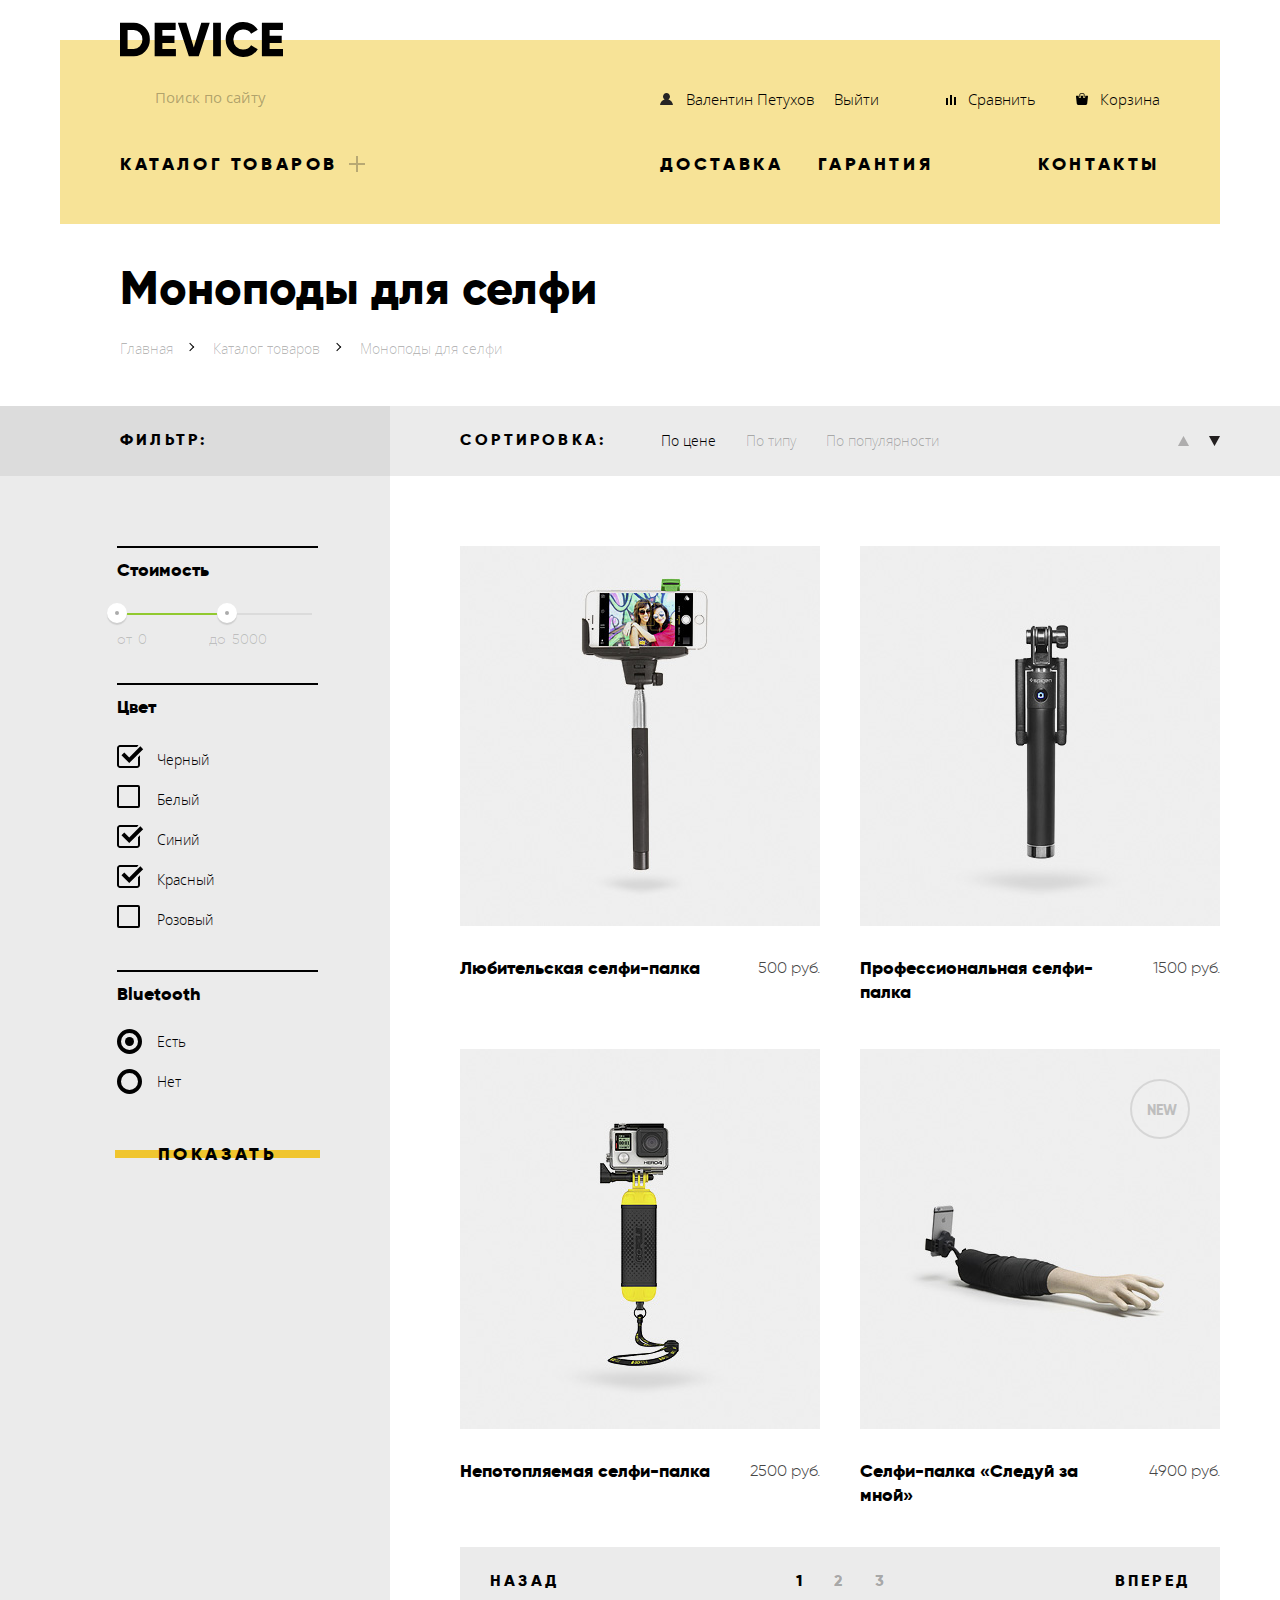
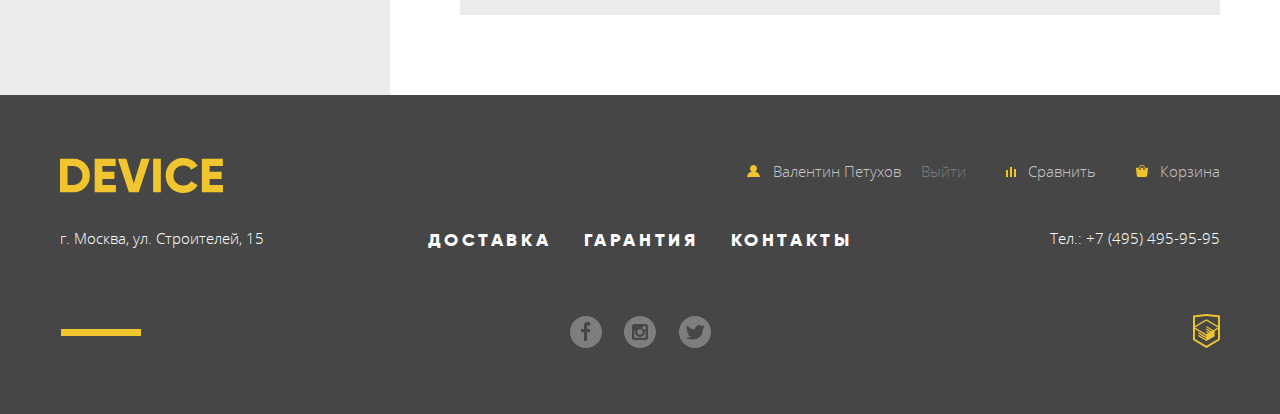
==== catalog.html @ f26f07ff "декоративка" ====
<!DOCTYPE html>
<html lang="ru">
  <head>
    <meta charset="utf-8">
    <title>Device</title>
    <link href="css/normalize.css" rel="stylesheet">
    <link href="css/style.css" rel="stylesheet">
  </head>
  <body>
    <header class="main-header inner-header">
      <nav class="main-navigation">
        <a class="main-header-logo" href="index.html">
          <img src="img/logo.svg" alt="Логотип магазина Device" width="163" height="35">
        </a>
        <div class="header-container">
          <form class="searching" action="https://echo.htmlacademy.ru" method="get">
            <label class="search-icon visually-hidden" for="search-field">Поиск</label>
            <input type="text" class="search-field" id="search-field" placeholder="Поиск по сайту">
            <button type="submit" class="search-btn">Найти</button>
          </form>
          <ul class="user-navigation">
            <li id="account-link">
              <a class="account-link" href="#">
                <svg version="1.1" id="Layer_1" xmlns="http://www.w3.org/2000/svg" xmlns:xlink="http://www.w3.org/1999/xlink" x="0px" y="0px"
                     width="13px" height="12px" viewBox="0 0 13 12" enable-background="new 0 0 13 12" xml:space="preserve">
                  <path fill="#272525" d="M0.032,12h12.937c-0.163-2.643-2.074-4.837-4.671-5.543C9.306,5.846,9.985,4.75,9.985,3.485
                	C9.985,1.561,8.425,0,6.5,0S3.015,1.561,3.015,3.485c0,1.264,0.68,2.361,1.688,2.972C2.106,7.163,0.194,9.357,0.032,12z"></path>
                </svg>
                Валентин Петухов
              </a>
            </li>
            <li id="logout-link"><a class="logout-link" href="#">Выйти</a></li>
            <li>
              <a class="compare-btn" href="#">
                <svg version="1.1" id="Layer_1" xmlns="http://www.w3.org/2000/svg" xmlns:xlink="http://www.w3.org/1999/xlink" x="0px" y="0px"
                     width="10px" height="10px" viewBox="0 0 10 10" enable-background="new 0 0 10 10" xml:space="preserve">
                  <rect x="8" y="2" width="1.984" height="8"></rect>
                  <rect y="3" width="1.984" height="7"></rect>
                  <rect x="4" width="2" height="10"></rect>
                </svg>
                Сравнить
              </a>
            </li>
            <li>
              <a class="cart-btn" href="#">
                <svg version="1.1" id="Layer_1" xmlns="http://www.w3.org/2000/svg" xmlns:xlink="http://www.w3.org/1999/xlink" x="0px" y="0px"
                     width="12px" height="12px" viewBox="0 0 12 12" enable-background="new 0 0 12 12" xml:space="preserve">
                  <g>
                    <path d="M11.864,3.017c-0.082-0.098-0.203-0.154-0.327-0.154H9.225V4.09c0,0.563-0.484,1.022-1.08,1.022
                      c-0.594,0-1.078-0.458-1.078-1.022V2.863H4.909V4.09c0,0.563-0.485,1.022-1.08,1.022c-0.595,0-1.078-0.458-1.078-1.022V2.863H0.438
                      c-0.125,0-0.243,0.056-0.327,0.154C0.028,3.115-0.012,3.245,0.003,3.375l0.776,7.134c0.015,0.806,0.642,1.455,1.411,1.455h7.595
                      c0.77,0,1.396-0.649,1.411-1.455l0.776-7.134C11.987,3.245,11.946,3.115,11.864,3.017z"></path>
                    <path d="M3.829,4.499c0.239,0,0.433-0.184,0.433-0.409V1.84c0-0.632,0.672-1.022,1.295-1.022h1.079
                      c0.655,0,1.078,0.401,1.078,1.022v2.25c0,0.225,0.194,0.409,0.431,0.409c0.239,0,0.433-0.184,0.433-0.409V1.84
                      C8.577,0.773,7.761,0,6.636,0H5.557C4.367,0,3.398,0.826,3.398,1.84v2.25C3.398,4.315,3.592,4.499,3.829,4.499z"></path>
                  </g>
                </svg>
                Корзина
              </a>
            </li>
          </ul>
        </div>
        <ul class="site-navigation">
          <li class="open-item-list-btn"><a href="#">Каталог товаров</a>
            <div class="sub-menu-container">
              <ul class="index-sub-menu sub-menu-first">
                <li class="sub-menu-common">
                  <a href="#">Виртуальная реальность</a>
                </li>
                <li class="sub-menu-common">
                  <a href="catalog.html">Моноподы для селфи</a>
                </li>
                <li class="sub-menu-common">
                  <a href="#">Экшн-камеры</a>
                </li>
              </ul>
              <ul class="index-sub-menu sub-menu-second">
                <li class="sub-menu-common">
                  <a href="#">Фитнес-браслеты</a>
                </li>
                <li class="sub-menu-common">
                  <a href="#">Умные часы</a>
                </li>
              </ul>
              <ul class="index-sub-menu sub-menu-third">
                <li class="sub-menu-common">
                  <a href="#">Квадрокоптеры</a>
                </li>
              </ul>
            </div>
          </li>

          <li><a href="#">Доставка</a></li>
          <li><a href="#">Гарантия</a></li>
          <li><a href="#">Контакты</a></li>
        </ul>
      </nav>
    </header>
    <main>


      <div class="inner-container">
        <h1>Моноподы для селфи</h1>
        <section class="breadcrumbs-block">
          <ul class="breadcrumbs">
            <li class="breadcrumbs-item">
              <a class="breadcrumbs-link" href="#">Главная</a>
            </li>
            <li class="breadcrumbs-item">
              <a class="breadcrumbs-link" href="#">Каталог товаров</a>
            </li>
            <li class="breadcrumbs-item active">Моноподы для селфи</li>
          </ul>
        </section>
      </div>

      <div class="inner-row1">
        <div class="inner-container">
          <div class="inner-col1">
            <h2>Фильтр:</h2>
          </div>
          <div class="inner-col2">
            <section class="sort">
              <h2>Сортировка:</h2>
              <ul>
                <li><a href="#" class="sort-by sort-current">По цене</a></li>
                <li><a href="#" class="sort-by">По типу</a></li>
                <li><a href="#" class="sort-by">По популярности</a></li>
              </ul>
              <a href="#" class="sort-direction"><span class="visually-hidden">От меньшего к большему</span></a>
              <a href="#" class="sort-direction dir-current"><span class="visually-hidden">От большего к меньшему</span></a>
            </section>
          </div>
        </div>
      </div>

      <div class="inner-row2">
        <div class="inner-container">

          <div class="inner-col1">
            <section class="filter">
              <form class="filter-form" action="https://echo.htmlacademy.ru" method="get">
                <fieldset class="filter-price">
                  <legend>Стоимость</legend>
                  <div class="price-bar">
                    <div class="price-range-bar-empty"></div>
                    <div class="price-range-bar-full"></div>
                    <div class="price-start"></div>
                    <div class="price-end"></div>
                  </div>
                  <label>от <input type="number" class="custom-min-price" value="0"></label>
                  <label>до <input type="number" class=custom-max-price" value="5000"></label>
                </fieldset>
                <fieldset>
                  <legend>Цвет</legend>
                  <ul class="filter-color">
                    <li>
                      <input class="visually-hidden" type="checkbox" name="black" id="black" checked>
                      <label for="black">Черный</label>
                    </li>
                    <li>
                      <input class="visually-hidden" type="checkbox" name="white" id="white">
                      <label for="white">Белый</label>
                    </li>
                    <li>
                      <input class="visually-hidden" type="checkbox" name="blue" id="blue" checked>
                      <label for="blue">Синий</label>
                    </li>
                    <li>
                      <input class="visually-hidden" type="checkbox" name="red" id="red" checked>
                      <label for="red">Красный</label>
                    </li>
                    <li>
                      <input class="visually-hidden" type="checkbox" name="pink" id="pink">
                      <label for="pink">Розовый</label>
                    </li>
                  </ul>
                </fieldset>
                <fieldset>
                  <legend>Bluetooth</legend>
                  <ul class="filter-bluetooth">
                    <li>
                      <input class="visually-hidden" type="radio" name="bluetooth" id="included" value="included" checked>
                      <label for="included">Есть</label>
                    </li>
                    <li>
                      <input class="visually-hidden" type="radio" name="bluetooth" id="not-included" value="not-included">
                      <label for="not-included">Нет</label>
                    </li>
                  </ul>
                </fieldset>
                <button type="submit" class="main-button">Показать</button>
              </form>
            </section>
          </div>

          <div class="inner-col2">

            <section class="items">
              <h2 class="visually-hidden">Список товаров</h2>
              <section class="device">
                <div class="buy-compare">
                  <a href="#" class="main-button">В корзину</a>
                  <a href="#" class="add-to-compare-btn">Добавить к сравнению</a>
                </div>
                <img class="device-pic" src="img/item-1.jpg" alt="Любительская селфи-палка" width="360" height="380">
                <h2 class="device-name"><a href="#">Любительская селфи-палка</a></h2>
                <span class="device-price">500 руб.</span>
              </section>

              <section class="device">
                <div class="buy-compare">
                  <a href="#" class="main-button">В корзину</a>
                  <a href="#" class="add-to-compare-btn">Добавить к сравнению</a>
                </div>
                <img class="device-pic" src="img/item-2.jpg" alt="Профессиональная селфи-палка" width="360" height="380">
                <h2 class="device-name"><a href="#">Профессиональная селфи-палка</a></h2>
                <span class="device-price">1500 руб.</span>
              </section>

              <section class="device">
                <div class="buy-compare">
                  <a href="#" class="main-button">В корзину</a>
                  <a href="#" class="add-to-compare-btn">Добавить к сравнению</a>
                </div>
                <img class="device-pic" src="img/item-3.jpg" alt="Непотопляемая селфи-палка" width="360" height="380">
                <h2 class="device-name"><a href="#">Непотопляемая селфи-палка</a></h2>
                <span class="device-price">2500 руб.</span>
              </section>

              <section class="device device-new">
                <div class="buy-compare">
                  <a href="#" class="main-button">В корзину</a>
                  <a href="#" class="add-to-compare-btn">Добавить к сравнению</a>
                </div>
                <img class="device-pic" src="img/item-4.jpg" alt="Селфи-палка «Следуй за мной»" width="360" height="380">
                <h2 class="device-name"><a href="#">Селфи-палка «Следуй за мной»</a></h2>
                <span class="device-price">4900 руб.</span>
              </section>
            </section>

            <div class="paginator">
              <a class="back disabled">Назад</a>
              <ul>
                <li><a class="active-page">1</a></li>
                <li><a class="page" href="#">2</a></li>
                <li><a class="page" href="#">3</a></li>
              </ul>
              <a class="forward" href="#">Вперед</a>
            </div>
          </div>

        </div>
      </div>

    </main>

    <footer class="main-footer">
      <div class="main-container">
        <div class="footer-container">
          <a class="main-footer-logo">
            <svg xmlns="http://www.w3.org/2000/svg" width="163" height="35" viewBox="0 0 163 35">
              <defs>
                <style>
                  .cls-1{fill-rule:evenodd}
                </style>
              </defs>
              <path id="_-e-logo" d="M-.151.702v33.6h13.532a15.72 15.72 0 0 0 11.72-4.824 16.458 16.458 0 0 0 4.712-11.976 16.458 16.458 0 0 0-4.712-11.976A15.723 15.723 0 0 0 13.381.702H-.151zM7.582 26.91V8.091h5.8a8.646 8.646 0 0 1 6.5 2.568 9.407 9.407 0 0 1 2.489 6.84 9.406 9.406 0 0 1-2.489 6.84 8.642 8.642 0 0 1-6.5 2.568h-5.8zm34.8-5.952h12.082v-7.3H42.378V8.091h13.291V.702H34.645v33.6H55.91V26.91H42.378v-5.952zm36.343 13.344L89.744.702h-8.458l-7.491 24.72L66.304.702h-8.457l11.019 33.6h9.859zm14.4 0h7.733V.702h-7.733v33.6zm38.615-1.416a15.506 15.506 0 0 0 6.041-5.688l-6.67-3.84a7.482 7.482 0 0 1-3.165 3.024 9.87 9.87 0 0 1-4.664 1.1 9.595 9.595 0 0 1-7.177-2.736 9.909 9.909 0 0 1-2.682-7.248 9.909 9.909 0 0 1 2.682-7.248 9.595 9.595 0 0 1 7.177-2.736 9.897 9.897 0 0 1 4.639 1.08 7.592 7.592 0 0 1 3.19 3.048l6.67-3.84a15.873 15.873 0 0 0-6.09-5.688 17.42 17.42 0 0 0-8.409-2.088c-9.779-.272-17.797 7.691-17.591 17.472-.208 9.781 7.809 17.747 17.588 17.476a17.52 17.52 0 0 0 8.458-2.088zm17.881-11.928h12.082v-7.3h-12.085V8.091h13.29V.702h-21.023v33.6h21.265V26.91h-13.532v-5.952z" class="cls-1" data-name="-e-logo"></path>
            </svg>
          </a>
          <ul class="footer-user-navigation">
            <li>
              <a class="account-link" href="#">
                <svg version="1.1" id="Layer_1" xmlns="http://www.w3.org/2000/svg" xmlns:xlink="http://www.w3.org/1999/xlink" x="0px" y="0px"
                     width="13px" height="12px" viewBox="0 0 13 12" enable-background="new 0 0 13 12" xml:space="preserve">
                  <path d="M0.032,12h12.937c-0.163-2.643-2.074-4.837-4.671-5.543C9.306,5.846,9.985,4.75,9.985,3.485
                	C9.985,1.561,8.425,0,6.5,0S3.015,1.561,3.015,3.485c0,1.264,0.68,2.361,1.688,2.972C2.106,7.163,0.194,9.357,0.032,12z"></path>
                </svg>
                Валентин Петухов
              </a>
            </li>
            <li><a class="logout-link" href="#">Выйти</a></li>
            <li>
              <a class="compare-btn" href="#">
                <svg version="1.1" id="Layer_1" xmlns="http://www.w3.org/2000/svg" xmlns:xlink="http://www.w3.org/1999/xlink" x="0px" y="0px"
                     width="10px" height="10px" viewBox="0 0 10 10" enable-background="new 0 0 10 10" xml:space="preserve">
                  <rect x="8" y="2" width="1.984" height="8"></rect>
                  <rect y="3" width="1.984" height="7"></rect>
                  <rect x="4" width="2" height="10"></rect>
                </svg>
                Сравнить
              </a>
            </li>
            <li>
              <a class="cart-btn" href="#">
                <svg version="1.1" id="Layer_1" xmlns="http://www.w3.org/2000/svg" xmlns:xlink="http://www.w3.org/1999/xlink" x="0px" y="0px"
                     width="12px" height="12px" viewBox="0 0 12 12" enable-background="new 0 0 12 12" xml:space="preserve">
                  <g>
                    <path d="M11.864,3.017c-0.082-0.098-0.203-0.154-0.327-0.154H9.225V4.09c0,0.563-0.484,1.022-1.08,1.022
                      c-0.594,0-1.078-0.458-1.078-1.022V2.863H4.909V4.09c0,0.563-0.485,1.022-1.08,1.022c-0.595,0-1.078-0.458-1.078-1.022V2.863H0.438
                      c-0.125,0-0.243,0.056-0.327,0.154C0.028,3.115-0.012,3.245,0.003,3.375l0.776,7.134c0.015,0.806,0.642,1.455,1.411,1.455h7.595
                      c0.77,0,1.396-0.649,1.411-1.455l0.776-7.134C11.987,3.245,11.946,3.115,11.864,3.017z"></path>
                    <path d="M3.829,4.499c0.239,0,0.433-0.184,0.433-0.409V1.84c0-0.632,0.672-1.022,1.295-1.022h1.079
                      c0.655,0,1.078,0.401,1.078,1.022v2.25c0,0.225,0.194,0.409,0.431,0.409c0.239,0,0.433-0.184,0.433-0.409V1.84
                      C8.577,0.773,7.761,0,6.636,0H5.557C4.367,0,3.398,0.826,3.398,1.84v2.25C3.398,4.315,3.592,4.499,3.829,4.499z"></path>
                  </g>
                </svg>
                Корзина
              </a>
            </li>
          </ul>
        </div>
        <div class="footer-container">
          <p class="footer-address">г. Москва, ул. Строителей, 15</p>
          <ul class="footer-site-navigation">
            <li><a href="#">Доставка</a></li>
            <li><a href="#">Гарантия</a></li>
            <li><a href="#">Контакты</a></li>
          </ul>
          <p class="footer-phone">Тел.: +7 (495) 495-95-95</p>
        </div>
        <div class="footer-container">
          <section class="footer-social">
            <h2 class="visually-hidden">Device в социальных сетях</h2>
            <ul>
              <li>
                <a class="social-btn social-btn-fb" href="#">
                  <img src="img/fb.svg" alt="Device на Фейсбуке" width="32" height="32">
                </a>
              </li>
              <li>
                <a class="social-btn social-btn-inst" href="#">
                  <img src="img/insta.svg" alt="Device в Инстаграм" width="32" height="32">
                </a>
              </li>
              <li>
                <a class="social-btn social-btn-tw" href="#">
                  <img src="img/twitter.svg" alt="Device в Твиттере" width="32" height="32">
                </a>
              </li>
            </ul>
          </section>
          <section class="footer-copyright">
            <h2 class="visually-hidden">Сайт разработан</h2>
            <a class="btn" href="https://htmlacademy.ru">
              <span class="visually-hidden">HTML Academy</span>
              <svg version="1.1" id="Layer_1" xmlns="http://www.w3.org/2000/svg" xmlns:xlink="http://www.w3.org/1999/xlink" x="0px" y="0px" width="26.943px" height="34.09px" viewBox="0 0 26.943 34.09" enable-background="new 0 0 26.943 34.09" xml:space="preserve">
                <path d="M13.62,0.017L13.472,0L0,1.412v24.661l13.473,8.017l13.43-7.99l0.042-0.025V1.412L13.62,0.017z M25.019,12.127L13.495,5.334 L13.494,5.23l-0.087,0.05l-0.088-0.056v0.109L1.925,12.118V3.147l11.548-1.212l11.547,1.212V12.127z M13.405,6.787L24.923,13.5 l-4.479,2.64l-7.093-4.221l-0.014,1.415l5.904,3.513l-0.86,0.507l-5.03-2.992l-0.014,1.415l3.827,2.275l-0.782,0.523l-3.031-1.787 l-0.014,1.413l1.853,1.091l-1.8,1.081L2.034,13.622L13.405,6.787z M1.925,15.127l11.411,6.791l0.016,1.044L5.41,18.234L5.395,19.65 l7.979,4.795l0.018,1.076l-7.973-4.74l-0.013,1.414l8.021,4.822l0.046,0.025l8.143-4.872l-0.011-5.177l3.415-2.036v10.021 L13.472,31.85L1.925,24.979V15.127z"></path>
              </svg>
            </a>
          </section>
        </div>
      </div>
    </footer>

  </body>
</html>
---- css/style.css ----
@font-face {
  font-family: "Open Sans";
  src: url("../fonts/web/opensanslight.woff2") format("woff2"),
       url("../fonts/web/opensanslight.woff") format("woff");
  font-weight: 300;
}

@font-face {
  font-family: "Open Sans";
  src: url("../fonts/web/opensans.woff2") format("woff2"),
       url("../fonts/web/opensans.woff") format("woff");
  font-weight: 400;
}

@font-face {
  font-family: "Gilroy";
  src: url("../fonts/web/gilroylight.woff2") format("woff2"),
      url("../fonts/web/gilroylight.woff") format("woff");
  font-weight: 300;
}

@font-face {
  font-family: "Gilroy";
  src: url("../fonts/web/gilroyextrabold.woff2") format("woff2"),
      url("../fonts/web/gilroyextrabold.woff") format("woff");
  font-weight: 800;
}

body {
  margin: 0;
  padding: 0;

  font-family: "Open Sans", Arial, sans-serif;
  font-size: 15px;
  line-height: 30px;
  font-weight: 300;
  color: #000000;

  background-color: #ffffff;
}

a {
  text-decoration: none;
}

h1 {
  font-family: "Gilroy", Arial, sans-serif;
  font-weight: 800;
  font-size: 47px;
  line-height: 48px;
}

button {
  background: transparent;
  border: none;
}

.visually-hidden:not(:focus):not(:active),
input[type="checkbox"].visually-hidden,
input[type="radio"].visually-hidden {
  position: absolute;

  width: 1px;
  height: 1px;
  margin: -1px;
  border: 0;
  padding: 0;

  white-space: nowrap;

  clip-path: inset(100%);
  clip: rect(0 0 0 0);
  overflow: hidden;
}

.main-container {
  width: 1160px;
  margin-left: auto;
  margin-right: auto;
}

.inner-container h1 {
  width: 100%;
  margin: 0;
  padding: 0;
  margin-top: 30px;
  margin-bottom: 25px;
  margin-left: 60px;
}

.inner-container h2 {
  margin:0;
  padding: 22px 0;
  font-family: "Gilroy", Arial, sans-serif;
  font-weight: 800;
  font-size: 16px;
  line-height: 24px;
  letter-spacing: 3.2px;
  text-transform: uppercase;
}

.inner-row1 {
  background-image: linear-gradient(to right, #dcdcdc 50%, #ebebeb 50%);;
}

.inner-row2 {
  background-image: linear-gradient(to right, #ebebeb 50%, #ffffff 50%);;
}

.inner-container {
  display: flex;
  flex-wrap: wrap;
  width: 1160px;
  margin-left: auto;
  margin-right: auto;
}

.inner-col1 {
  width: 270px;
  padding-left: 60px;
}

.inner-row1 .inner-col1 {
  background-color: #dcdcdc;
}

.inner-row2 .inner-col1 {
  background-color: #ebebeb;
}

.inner-col2 {
  width: 760px;
  padding-left: 70px;
}

.inner-row1 .inner-col2 {
  background-color: #ebebeb;
}

.inner-row2 .inner-col2 {
  background-color: #ffffff;
}

.main-header {
  display: flex;
  width: 1040px;
  margin-top: 40px;
  margin-left: auto;
  margin-right: auto;
  padding-left: 60px;
  padding-right: 60px;

  background-color: #F7E397;
}

.inner-header {
  margin-bottom: 10px;
}

.main-header-logo {
  position: relative;
  top: -18px;
}

.main-navigation {
  margin: 0;
  padding: 0;
  width: 100%;
}

.site-navigation,
.user-navigation,
.index-sub-menu {
  list-style: none;
}

.site-navigation {
  display: flex;
  align-items: flex-end;
  margin: 0;
  padding: 0;
  padding-bottom: 160px;
}

.inner-header .site-navigation {
  padding-bottom: 45px;
}

.site-navigation li {
  text-transform: uppercase;
}

.site-navigation a,
.user-navigation a,
.index-sub-menu a {
  color: #000000;
}

.site-navigation a {
  font-family: "Gilroy", Arial, sans-serif;
  font-weight: 800;
  font-size: 18px;
  line-height: 24px;
  letter-spacing: 3.6px;
}

.site-navigation > li {
  margin-left: 35px;
}

.site-navigation > li:first-child {
  margin-left: 0;
  margin-right: auto;
  padding-right: 32px;
}

.site-navigation > li:last-child {
  margin-left: 105px;
}

.user-navigation {
  display: flex;
  padding: 0;
  margin: 0;
  margin-bottom: 25px;
  width: 500px;
}

.index-sub-menu li {
  text-transform: none;
}

.index-sub-menu a {
  font-family: "Open Sans", Arial, sans-serif;
  font-weight: 300;
  font-size: 15px;
  line-height: 36px;
  letter-spacing: normal;
}

.site-navigation a:hover,
.site-navigation a:focus,
.user-navigation a:hover,
.user-navigation a:focus,
.index-sub-menu a:hover,
.index-sub-menu a:focus {
  color: rgba(0, 0, 0, 0.6);
}

.site-navigation a:active,
.user-navigation a:active,
.index-sub-menu a:active {
  color: rgba(0, 0, 0, 0.3);
}

.searching {
  position: relative;
  width: 440px;
  margin-right: auto;
}

.header-container {
  display: flex;
  margin-bottom: 10px;
}

.search-field {
  width: 280px;
  padding-bottom: 18px;
  padding-top: 5px;
  padding-left: 35px;
  margin-right: -5px;
  vertical-align: top;

  color: #000000;

  border: none;
  background-color: #F7E397;
}

.search-field:active {
  border-bottom: 2px solid #000000;
}

.search-icon {
  font-size: 0;
}

.search-icon::before {
  content: "";

  position: absolute;
  top: 7px;
  left: 0;
  width: 16px;
  height: 16px;

  background-image: url(../img/search.svg);
  background-repeat: no-repeat;
}

.search-field::-webkit-input-placeholder {
  color: rgba(0, 0, 0, 0.3);
}

.search-field:-moz-placeholder {
  color: rgba(0, 0, 0, 0.3);
}

.search-field::-moz-placeholder {
  color: rgba(0, 0, 0, 0.3);
}

.search-field:-ms-input-placeholder {
  color: rgba(0, 0, 0, 0.3);
}

.search-field:hover::-webkit-input-placeholder {
  color: rgba(0, 0, 0, 0.6);
}

.search-field:hover:-moz-placeholder {
  color: rgba(0, 0, 0, 0.6);
}

.search-field:hover::-moz-placeholder {
  color: rgba(0, 0, 0, 0.6);
}

.search-field:hover:-ms-input-placeholder {
  color: rgba(0, 0, 0, 0.6);
}

.search-field:focus::-webkit-input-placeholder {
  color: rgba(0, 0, 0, 0.6);
}

.search-field:focus:-moz-placeholder {
  color: rgba(0, 0, 0, 0.6);
}

.search-field:focus::-moz-placeholder {
  color: rgba(0, 0, 0, 0.6);
}

.search-field:focus:-ms-input-placeholder {
  color: rgba(0, 0, 0, 0.6);
}

.search-btn {
  visibility: hidden;
  padding-top: 10px;
  padding-bottom: 11px;
  padding-left: 20px;
  padding-right: 20px;

  background-color: #F7E397;

  border: 2px solid #000000;
}

.search-field:active > .search-btn {
  visibility: visible;
}

.search-btn:hover ,
.search-btn:focus{
  color: #ffffff;

  background-color: #000000;
}

.search-btn:active {
  color: rgba(255, 255, 255, 0.3);

  background-color: #000000;
}

.user-navigation li,
.footer-user-navigation li {
  margin-left: 40px;
}

.user-navigation li:first-of-type,
.footer-user-navigation li:first-of-type {
  margin-right: 20px;
  margin-left: 0;
  padding-left: 0;
}

.user-navigation li:nth-last-of-type(3),
.footer-user-navigation li:nth-last-of-type(3) {
  padding-left: 0;
  margin-left: 0;
  margin-right: auto;
}

.user-navigation .account-link,
.user-navigation .login-link,
.footer-user-navigation .account-link,
.footer-user-navigation .login-link {
  margin-left: 0;
  margin-right: 0;
}

.login-link,
.account-link,
.compare-btn,
.cart-btn {
  position: relative;
  /*padding-left: 25px;*/
}

.login-link svg,
.account-link svg {
  margin-right: 9px;
}

.compare-btn svg {
  margin-right: 8px;
}

.cart-btn svg {
  margin-right: 8px;
}

.open-item-list-btn {
  position: relative;
  padding-right: 32px;
}

.open-item-list-btn::before,
.open-item-list-btn::after{
  content: "";
  position: absolute;
  top: 14px;
  right: 5px;
  width: 16px;
  height: 2px;
  background-color: #b8a974;
 }

.open-item-list-btn::after {
  transform: rotate(90deg);
}

.sub-menu-container {
  position: absolute;
  visibility: hidden;
  display: flex;
  width: 1040px;
  min-height: 160px;
  padding-left: 60px;
  padding-right: 60px;
  margin-left: -60px;
  z-index: 2;

  background-color: #F7E397;
}

.open-item-list-btn:hover > .sub-menu-container,
.open-item-list-btn:focus > .sub-menu-container {
  visibility: visible;
}

.index-sub-menu {
  width: 200px;
  margin-right: 40px;
  padding: 0;
  padding-top: 25px;
}

.main-button {
  font-family: "Gilroy", Arial, sans-serif;
  font-weight: 800;
  font-size: 18px;
  line-height: 24px;
  padding-top: 10px;
  padding-bottom: 10px;
  text-transform: uppercase;
  letter-spacing: 3.6px;
  color: #000000;

  background-image: linear-gradient(to bottom, #f0c52e, #f0c52e);
  background-repeat: no-repeat;
  -webkit-background-size: 100% 8px;
  background-size: 100% 8px;
  background-position: center;
}

.main-button:hover,
.main-button:focus {
  color: #000000;
  background-color: #f0c52e;
  background-image: none;
}

.main-button:active {
  color: rgba(0, 0, 0, 0.3);
  background-color: #f0c52e;
  background-image: none;
}

.promo-slider {
  position: relative;
  width: 485px;
  top: -110px;
  margin-bottom: -110px;
  z-index: 1;
}

.promo-slide h3 {
  font-family: "Gilroy", Arial, sans-serif;
  font-weight: 800;
  font-size: 47px;
  line-height: 56px;
}

.promo-slider section:not(.slide-current) {
  display: none;
}

.slider-controls {
  position: absolute;
  top: 325px;
  right: -610px;
  display: flex;
  justify-content: flex-end;
  font-size: 0;
}

.slider-info {
  position: relative;
}

.slider-info::before {
  content: "";
  position: absolute;
  top: 35px;
  left: 0;

  width: 100px;
  height: 7px;
  background-color: #ffffff;
}

.slider-info::after {
  position: absolute;
  top: -15px;
  right: -15px;

  font-family: "Gilroy", Arial, sans-serif;
  font-weight: 800;
  font-size: 179px;
  line-height: 179px;
  letter-spacing: 1.79px;
  color: #ffffff;
}

.slide1 .slider-info::after {
  content: "01";
}

.slide2 .slider-info::after {
  content: "02";
}

.slide3 .slider-info::after {
  content: "03";
}

.slider-btn {
  position: relative;
  display: block;
  margin-right: 20px;
  padding: 0;
  width: 12px;
  height: 12px;
  border: 1px solid #000000;
  border-radius: 50%;
}

.slider-btn::before {
  content: "";
  position: absolute;
  top: 50%;
  left: 50%;
  transform: translate(-50%, -50%);
  width: 4px;
  height: 4px;
  border: 1px solid #000;
  border-radius: 50%;
  opacity: 0;
}

.slider-btn.slide-current::before {
  opacity: 1;
}

.promo-slide-bth {
  padding-left: 40px;
  padding-right: 40px;
}

.promo-slide {
  display: flex;
  padding: 0;
  margin-bottom: 95px;
}

.promo-slide p {
  color: #464646;
}

.slider-item-parameters th {
  padding-top: 5px;
  color: #464646;
  font-size: 13px;
  line-height: 20px;
  text-align: left;
}

.slider-item-parameters td {
  font-family: "Gilroy", Arial, sans-serif;
  font-weight: 300;
  font-size: 36px;
  line-height: 48px;
  text-align: left;
}

.slider-item-parameters th:nth-child(1),
.slider-item-parameters th:nth-child(3){
  width: 155px;
}

.slider-item-parameters th:nth-child(2) {
 width: 135px;
}

.promo-slide h3 {
  margin-top: 80px;
  margin-bottom: 17px;
}

.promo-slide p {
  margin-bottom: 50px;
}

.promo-slide table {
  margin-top: 50px;
}

.slide1 .slider-img {
  margin-left: 90px;
  margin-right: 125px;
}

.slide1 h3 {
  width: 390px;
}

.slide1 p {
  width: 500px;
}

.slide2 .slider-img {
  margin-left: 90px;
  margin-top: 12px;
  margin-right: 140px;
}

.slide2 h3 {
  width: 260px;
}

.slide2 p {
  width: 460px;
}

.slide3 .slider-img {
  margin-left: 32px;
  margin-top: 10px;
  margin-right: 40px;
}

.slide3 h3 {
  width: 500px;
}

.slide3 p {
  width: 460px;
}

.popular-itemgroups-list {
  display: flex;
  margin: 0;
  margin-bottom: 180px;
  padding: 0;

  list-style: none;
}

.popular-itemgroups-list li {
  width: 160px;
  margin-right: 40px;

  font-family: "Gilroy", Arial, sans-serif;
  font-weight: 800;
  font-size: 18px;
  line-height: 24px;
}

.popular-itemgroups-list li:last-child {
  margin-right: 0;
}

.popular-itemgroups-link {
  display: block;
  position: relative;
  padding-top: 195px;
  color: #000000;
}

.popular-itemgroups-link::before {
  content: "";
  position: absolute;
  top: 0;
  left: 0;
  width: 160px;
  height: 160px;
  background-color: #F7E397;
  background-repeat: no-repeat;
}

.popular-1::before {
  background-image: url("../img/popular-1.svg");
  background-repeat: no-repeat;
  background-position: center center;

}

.popular-2::before {
  background-image: url("../img/popular-2.svg");
  background-repeat: no-repeat;
  background-position: center bottom;
}

.popular-3::before {
  background-image: url("../img/popular-3.svg");
  background-repeat: no-repeat;
  background-position: center center;
}

.popular-4::before {
  background-image: url("../img/popular-4.svg");
  background-repeat: no-repeat;
  background-position: center center;
}

.popular-5::before {
  background-image: url("../img/popular-5.svg");
  background-repeat: no-repeat;
  background-position: center center;
}

.popular-6::before {
  background-image: url("../img/popular-6.svg");
  background-repeat: no-repeat;
  background-position: center center;
}

.popular-itemgroups-link:active {
  color: rgba(0, 0, 0, 0.3);
}

.services-button {
  width: 160px;
  margin-bottom: 20px;

  font-family: "Gilroy", Arial, sans-serif;
  font-weight: 800;
  font-size: 18px;
  line-height: 24px;
}

.services-current {
  width: 100%;
  color: #F7E397;
  background-color: #000000;
  background-image: none;
  padding-left: 25px;
  text-align: left;
}

.services {
  background-image: linear-gradient(to bottom, #e5e5e5, #e5e5e5);
  background-repeat: no-repeat;
  -webkit-background-size: 100% 290px;
  background-size: 100% 290px;
  background-position: top;
  margin-bottom: 40px;
}

.services-container {
  display: flex;
  position: relative;
  top: -100px;
  min-height: 320px;
}

.services-btns {
  display: flex;
  position: relative;
  flex-direction: column;
  padding-top: 80px;
  padding-bottom: 70px;
  margin-right: 120px;
  width: 280px;
}

.services-btns::after {
  content: "";
  position: absolute;
  top: 0;
  right: -2px;
  width: 7px;
  height: 319px;
  background-color: #000000;
}

.services-slides {
  width: 760px;
  padding-top: 70px;
}

.services-slides section:not(.serv-slide-current) {
  display: none;
}

.services-slide {
  position: relative;
}

.services-slide::after {
  content: "";
  position: absolute;
}

.services-delivery::after {
  right: 70px;
  top: 15px;
  width: 136px;
  height: 164px;
  background-image: url("../img/delivery.svg");
  background-repeat: no-repeat;
}

.services-warranty::after {
  right: 50px;
  top: -10px;
  width: 171px;
  height: 195px;
  background-image: url("../img/warranty.svg");
  background-repeat: no-repeat;
}

.services-credit::after {
  right: 75px;
  top: -10px;
  width: 156px;
  height: 188px;
  background-image: url("../img/credit.svg");
  background-repeat: no-repeat;
}

.services-slide h3 {
  margin: 0;
  margin-bottom: 35px;
  font-family: "Gilroy", Arial, sans-serif;
  font-weight: 800;
  font-size: 47px;
  line-height: 48px;
}

.services-slide p {
  width: 460px;
  margin-bottom: 75px;
  color: #464646;
}

.brands {
  display: flex;
  margin-bottom: 85px;
}

.brands a {
  margin-right: 40px;
}

.brands a:last-child {
  margin-right: 0;
}

.brands img {
  opacity: 0.2;
  filter: grayscale(100%);
}

.brands img:hover,
.brands img:focus {
  opacity: 1;
  filter: none;
}

.informtion {
  display: flex;
  justify-content: space-between;
  padding-top: 50px;
  padding-bottom: 85px;
}

.about-us::before,
.contacts::before {
  content: "";
  position: absolute;
  width: 80px;
  height: 7px;
  top: -50px;
  left: 0;
  background-color: #000000;
}

.about-us {
  position: relative;
  width: 480px;
}

.about-us h3,
.contacts h3{
  margin: 0;
  margin-bottom: 45px;
  font-family: "Gilroy", Arial, sans-serif;
  font-weight: 800;
  font-size: 47px;
  line-height: 48px;
}

.about-us p,
.contacts p{
  margin-bottom: 30px;
  color: #464646;
}

.about-us-btn {
  padding-left: 20px;
  padding-right: 20px;
}

.delivery-services-list {
  margin: 0;
  padding: 0;
  margin-top: 65px;
  list-style: none;
  margin-bottom: 60px;
}

.delivery-services-list li {
  position: relative;
  padding-left: 35px;
  font-family: "Gilroy", Arial, sans-serif;
  font-weight: 800;
  font-size: 16px;
  line-height: 40px;
}

.delivery-services-list li::before {
  content: "";
  position: absolute;
  left: 0;
  top: 15px;
  width: 4px;
  height: 4px;
  border: 2px solid #e6e6e6;
  border-radius: 50%;
}

.contacts {
  position: relative;
  width: 560px;
}

.contacts-map {
  display: block;
  margin-bottom: 80px;
  padding-top: 5px;
}

.contacts-map img {
  display: block;
}

.feedback-btn {
  padding-left: 40px;
  padding-right: 40px;
}

.breadcrumbs {
  display: flex;
  padding: 0;
  margin: 0;
  margin-bottom: 45px;
  margin-left: 60px;
  list-style: none;
}

.breadcrumbs li {
  font-family: "Open Sans", Arial, sans-serif;
  font-weight: 300;
  font-size: 14px;
  line-height: 24px;
  color: rgba(0, 0, 0, 0.3);
}

.breadcrumbs-link {
  position: relative;
  padding-right: 40px;
  color: rgba(0, 0, 0, 0.3);
}

.breadcrumbs-link:hover,
.breadcrumbs-link:focus{
  color: rgba(0, 0, 0, 0.6);
}

.breadcrumbs-link:active {
  color: rgba(0, 0, 0, 0.1);
}

.breadcrumbs-link::after {
  content: "";
  position: absolute;
  right: 20px;
  top: 5px;
  width: 5px;
  height: 5px;
  border-top: 1px solid #000000;
  border-right: 1px solid #000000;
  transform: rotate(45deg);
}

.filter {
  width: 205px;
  padding-top: 70px;
  margin-left: -5px;
}

.filter h2 {
  font-family: "Gilroy", Arial, sans-serif;
  font-weight: 800;
  font-size: 16px;
  line-height: 24px;
  letter-spacing: 3.2px;
  text-transform: uppercase;

  background-color: #d9d9d9;
}

.filter fieldset {
  position: relative;
  padding: 0;
  padding-top: 65px;
  padding-bottom: 30px;

  border: none;
  border-top: 2px solid #000000;
}

.filter legend {
  position: absolute;
  top: 10px;
  left: 0;

  font-family: "Gilroy", Arial, sans-serif;
  font-weight: 800;
  font-size: 18px;
  line-height: 24px;
}

.price-bar {
  position: relative;
  margin-bottom: 10px;
}

.price-range-bar-empty {
  position: absolute;
  width: 195px;
  height: 2px;
  background-color: #dbdbdb;
}

.price-range-bar-full {
  position: absolute;
  width: 110px;
  height: 2px;
  background-color: #91c92f;
}

.price-start,
.price-end {
  position: absolute;
  width: 4px;
  height: 4px;
  padding: 0;

  border: 8px solid #ffffff;
  background-color: #ababab;
  box-shadow: 0 2px 1px 0 #cfcfcf;
  border-radius: 50%;
  /*width: 20px;*/
  /*height: 22px;*/
  /*background-image: url("../img/filter-price-button.png");*/
  transform: translate(-50%,-50%);
}

.price-start:active,
.price-end:active {
  transform: translate(-50%,-50%) scale(1.1);
}

.price-end {
  left: 110px;
}

.filter-price input {
  width: 65px;
  font-family: "Gilroy", Arial, sans-serif;
  font-weight: 300;
  font-size: 14px;
  line-height: 24px;
  color: rgba(0, 0, 0, 0.2);

  background-color: #ebebeb;
  border: none;
}

.filter-price label {
  font-family: "Gilroy", Arial, sans-serif;
  font-weight: 300;
  font-size: 14px;
  line-height: 24px;
  color: rgba(0, 0, 0, 0.2);
}

.filter ul {
  list-style: none;
  padding: 0;
}

.filter-color {
  margin: 0;
  padding: 0;
  margin-top: -10px;
}

.filter-bluetooth {
  margin: 0;
  margin-top: -15px;
}

.filter-color label,
.filter-bluetooth label {
  position: relative;
  padding-left: 40px;
  padding-top: 5px;
  font-family: "Open Sans", Arial, sans-serif;
  font-weight: 300;
  font-size: 14px;
  line-height: 40px;
  color: #000000;
}

.filter-color label::before {
  content: "";
  position: absolute;
  top: 0;
  left: 0;
  width: 19px;
  height: 19px;

  border: 2px solid #000000;
  border-radius: 2px;
}

.filter-bluetooth label::before {
  content: "";
  position: absolute;
  top: 2px;
  left: 0;
  width: 17px;
  height: 17px;

  border: 4px solid #000000;
  border-radius: 50%;
}

input[type="checkbox"]:checked + label::before{
  border: none;
  width: 27px;
  height: 23px;
  background-image: url("../img/checkbox-on.svg");
  background-repeat: no-repeat;
}

input[type="radio"]:checked + label::after{
  content: "";
  position: absolute;
  top: 10px;
  left: 8px;
  width: 9px;
  height: 9px;
  background-color: #000000;
  border-radius: 50%;
}

.filter-color label:hover,
.filter-color label:focus {

}

.filter-color .disabled,
.filter-bluetooth .disabled {
  color: #a6a6a6;
}

.filter .main-button {
  width: 100%;
}

.sort {
  display: flex;
  background-color: #ebebeb;
}

.sort h2 {
  margin-right: 55px;
  font-family: "Gilroy", Arial, sans-serif;
  font-weight: 800;
  font-size: 16px;
  line-height: 24px;
  letter-spacing: 3.2px;
  text-transform: uppercase;
}

.sort ul {
  display: flex;
  flex-grow: 1;
  width: 300px;
  margin: 0;
  padding: 0;
  list-style: none;
}

.sort li {
  margin-right: 30px;
  padding-top: 26px;
  padding-bottom: 26px;
  font-family: "Open Sans", Arial, sans-serif;
  font-weight: 300;
  font-size: 14px;
  line-height: 18px;
}

.sort-direction {
  position: relative;
  margin-top: 30px;
  margin-left: 20px;
  opacity: 0.3;
}

.sort-direction:first-of-type {
  width: 11px;
  height: 10px;
  background-image: url("../img/dir-arrow.png");
  background-repeat: no-repeat;
  transform: rotate(180deg);
}

.sort-direction:last-of-type {
  width: 11px;
  height: 10px;
  background-image: url("../img/dir-arrow.png");
  background-repeat: no-repeat;
}

.sort-direction.dir-current {
  opacity: 1;
}

.sort-direction:hover,
.sort-direction:focus{
  opacity: 0.6;
}

.sort a {
  color: rgba(0, 0, 0, 0.3);
}

.sort a:hover,
.sort a:focus{
  color: rgba(0, 0, 0, 0.6);
}

.sort .sort-current,
.sort .dir-current,
.sort a:active {
  color: #000000;
}

.items {
  display: flex;
  flex-wrap: wrap;
  justify-content: space-between;
  padding-top: 70px;
}

.device {
  position: relative;
  display: flex;
  flex-wrap: wrap;
  align-content: flex-start;
  justify-content: space-between;
  width: 360px;
  margin-bottom: 45px;
}

.device-new::before {
  content: "NEW";
  position: absolute;
  top: 50px;
  right: 43px;
  color: #000000;
  font-family: "Gilroy", Arial, sans-serif;
  font-weight: 800;
  font-size: 14px;
  line-height: 24px;
  opacity: 0.2;
}

.device-new::after {
  content: "";
  position: absolute;
  top: 30px;
  right: 30px;
  width: 56px;
  height: 56px;
  border: 2px solid #000000;
  border-radius: 50%;
  opacity: 0.1;
}

.device-pic {
  margin-bottom: 30px;
}

.device h2 {
  width: 260px;
  padding: 0;
  margin: 0;
  font-family: "Gilroy", Arial, sans-serif;
  font-weight: 800;
  font-size: 18px;
  line-height: 24px;
  letter-spacing: normal;
  text-transform: none;
}

.device-price {
  width: 100px;
  text-align: right;
}

.device:hover .buy-compare,
.device:focus .buy-compare {
  display: flex;
}

.buy-compare {
  display: none;
  position: absolute;
  /*display: flex;*/
  flex-direction: column;
  align-items: center;

  width: 360px;
  height: 380px;

  background-color: #eeeeee;
  opacity: 0.7;
}

.buy-compare .main-button {
  margin-top: 175px;
  padding-left: 40px;
  padding-right: 40px;
}

.buy-compare .main-button:hover,
.buy-compare .main-button:focus {
  background-color: #f0c52e;
}

.buy-compare .main-button:active {
  color: rgba(0, 0, 0, 0.3);
}

.add-to-compare-btn {
  font-family: "Open Sans", Arial, sans-serif;
  font-weight: 300;
  font-size: 13px;
  line-height: 36px;
  color: rgba(0, 0, 0, 0.5);
}

.add-to-compare-btn:hover,
.add-to-compare-btn:focus {
  color: #000000;
}

.add-to-compare-btn:active {
  color: rgba(0, 0, 0, 0.2);
}

.device-name {
  font-family: "Gilroy", Arial, sans-serif;
  font-weight: 800;
  font-size: 18px;
  line-height: 24px;
}

.device-name a {
  color: #000000;
}

.device-price {
  font-family: "Gilroy", Arial, sans-serif;
  font-weight: 300;
  font-size: 16px;
  line-height: 24px;
  color: #464646;
}

.paginator {
  display: flex;
  justify-content: space-between;
  padding: 22px 30px;
  margin-bottom: 80px;
  margin-top: -5px;

  font-family: "Gilroy", Arial, sans-serif;
  font-weight: 800;
  font-size: 16px;
  line-height: 24px;
  letter-spacing: 3.2px;
  text-transform: uppercase;

  background-color: #ebebeb;
}

.paginator ul {
  display: flex;
  justify-content: space-around;
  width: 120px;

  margin: 0;
  padding: 0;
  padding-left: 10px;
  list-style: none;
}

.paginator a {
  color: rgba(0, 0, 0, 0.3);
}

.paginator .back,
.paginator .active-page,
.paginator .forward {
  color: #000000;
}

.paginator .back:hover,
.paginator .back:focus,
.paginator .forward:hover,
.paginator .forward:focus {
  background-color: #d9d9d9;
}

.paginator .back:active,
.paginator .forward:active {
  color: rgba(0, 0, 0, 0.3);
}

.paginator .page:hover,
.paginator .page:focus{
  color: rgba(0, 0, 0, 0.6);
}

.paginator .page:active {
  color: #000000;
}

.main-footer {
  padding-top: 63px;
  padding-bottom: 30px;
  color: #ffffff;

  background-color: #464646;
}

.main-footer .main-container {
  display: flex;
  flex-direction: column;
}

.main-footer-logo svg,
.footer-user-navigation svg {
  fill: #f0c52e;
}

.footer-container {
  display: flex;
  justify-content: space-between;
  margin-bottom: 21px;
}

.footer-user-navigation {
  display: flex;
  margin: 0;
  padding: 0;
  margin-top: -2px;
}

.footer-user-navigation .logout-link {
  color: rgba(255, 255, 255, 0.3);
}

.footer-user-navigation .logout-link:hover,
.footer-user-navigation .logout-link:focus {
  color: #ffffff;
}

.footer-user-navigation .logout-link:active {
  color: rgba(255, 255, 255, 0.6);
}

.footer-user-navigation,
.footer-site-navigation {
  list-style: none;
}

.footer-address,
.footer-site-navigation,
.footer-phone {
  margin: 0;
  padding: 0;
}

.footer-address,
.footer-phone {
  width: 205px;
}

.footer-phone {
  text-align: right;
}

.footer-site-navigation {
  display: flex;
  width: 425px;
  margin-right: auto;
  margin-left: auto;
  justify-content: space-between;
  padding-top: 2px;
  margin-bottom: 25px;
}

.footer-site-navigation a {
  font-family: "Gilroy", Arial, sans-serif;
  font-weight: 800;
  font-size: 18px;
  line-height: 24px;
  color: #ffffff;
  letter-spacing: 3.6px;
  text-transform: uppercase;
}

.footer-site-navigation a:hover,
.footer-site-navigation a:focus{
  color: rgba(255, 255, 255, 0.6);
}

.footer-user-navigation a {
  color: rgba(255, 255, 255, 0.7);
}

.footer-user-navigation a:hover,
.footer-user-navigation a:focus{
  color: #ffffff;
}

.footer-user-navigation a:active,
.footer-site-navigation a:active{
  color: rgba(255, 255, 255, 0.3);
}

.footer-social {
  display: flex;
  position: relative;
  justify-content: center;
  margin-left: auto;
  margin-right: auto;
  padding-left: 27px;
}

.footer-social::before {
  content: "";
  position: absolute;
  left: -482px;
  top: 28px;
  width: 80px;
  height: 7px;
  background-color: #f0c52e;
}

.footer-social ul {
  display: flex;
  flex-wrap: wrap;
  justify-content: space-between;
  width: 141px;
  padding: 0;
  list-style: none;
}

.social-btn {
  display: flex;
  align-items: center;
  justify-content: center;
  width: 32px;
  height: 32px;
  opacity: 0.3;
}

.social-btn:hover,
.social-btn:focus {
  opacity: 0.6;
}

.social-btn:active {
  opacity: 0.1;
}

.footer-copyright {
  width: 27px;
  padding-top: 13px;
}

.footer-copyright svg {
  fill: #f0c52e;
}

.footer-copyright:hover,
.footer-copyright:focus {
  opacity: 0.6;
}

.footer-copyright:active {
  opacity: 0.3;
}

.modal-content-close {
  position: absolute;
  top: 22px;
  right: 22px;
  width: 55px;
  height: 55px;
  border-radius: 50%;

  font-size: 1px;
  color: transparent;

  background-color: #F7E397;
}

.modal-content-close::before,
.modal-content-close::after {
  content: "";
  position: absolute;
  top: 50%;
  right: 50%;
  width: 30px;
  height: 2px;
  background-color: #ffffff;
}

.modal-content-close::before {
  transform: translateX(50%) rotate(45deg);
}

.modal-content-close::after {
  transform: translateX(50%) rotate(-45deg);
}

.modal-content-feedback {
  position: absolute;
  bottom: -1400px;
  left: 50%;
  transform: translate(-50%);
  width: 760px;
  margin-left: auto;
  margin-right: auto;
  padding-left: 100px;
  padding-right: 100px;
  padding-top: 95px;
  padding-bottom: 80px;
  background-color: #ffffff;
  box-shadow: 0 10px 20px 0 rgba(0, 0, 0, 0.2);
}

.modal-content-feedback form {
  display: flex;
  flex-wrap: wrap;
  justify-content: space-between;
}

.modal-content-feedback label {
  width: 360px;
  margin-bottom: 10px;

  font-family: "Gilroy", Arial, sans-serif;
  font-weight: 800;
  font-size: 18px;
  line-height: 24px;
  color: #000000;
}

.modal-content-feedback label:last-of-type {
  width: 100%;
}

.modal-content-feedback textarea {
  width: 100%;
  margin-bottom: 32px;
}

.modal-content-feedback input {
  width: 360px;
  margin-bottom: 35px;
}

.modal-content-feedback input,
.modal-content-feedback textarea {
  background-color: #f2f2f2;
  border: none;
}

.modal-content-feedback input:hover,
.modal-content-feedback textarea:hover {
  background-color: #eaeaea;
}

.modal-content-feedback input:focus,
.modal-content-feedback input:active,
.modal-content-feedback textarea:focus,
.modal-content-feedback textarea:active{
  font-family: "Open Sans", Arial, sans-serif;
  font-weight: 400;
  font-size: 14px;
  line-height: 18px;
  color: #464646;

  background-color: #ffffff;
  border: 2px solid #f0c52e;
}

.modal-content-feedback .main-button {
  padding-left: 35px;
  padding-right: 35px;
}

.index-map {
  position: absolute;
  bottom: -1450px;
  left: 50%;
  transform: translate(-50%);
  width: 960px;
  margin-left: auto;
  margin-right: auto;
  box-shadow: 0 10px 20px 0 rgba(0, 0, 0, 0.2);
}
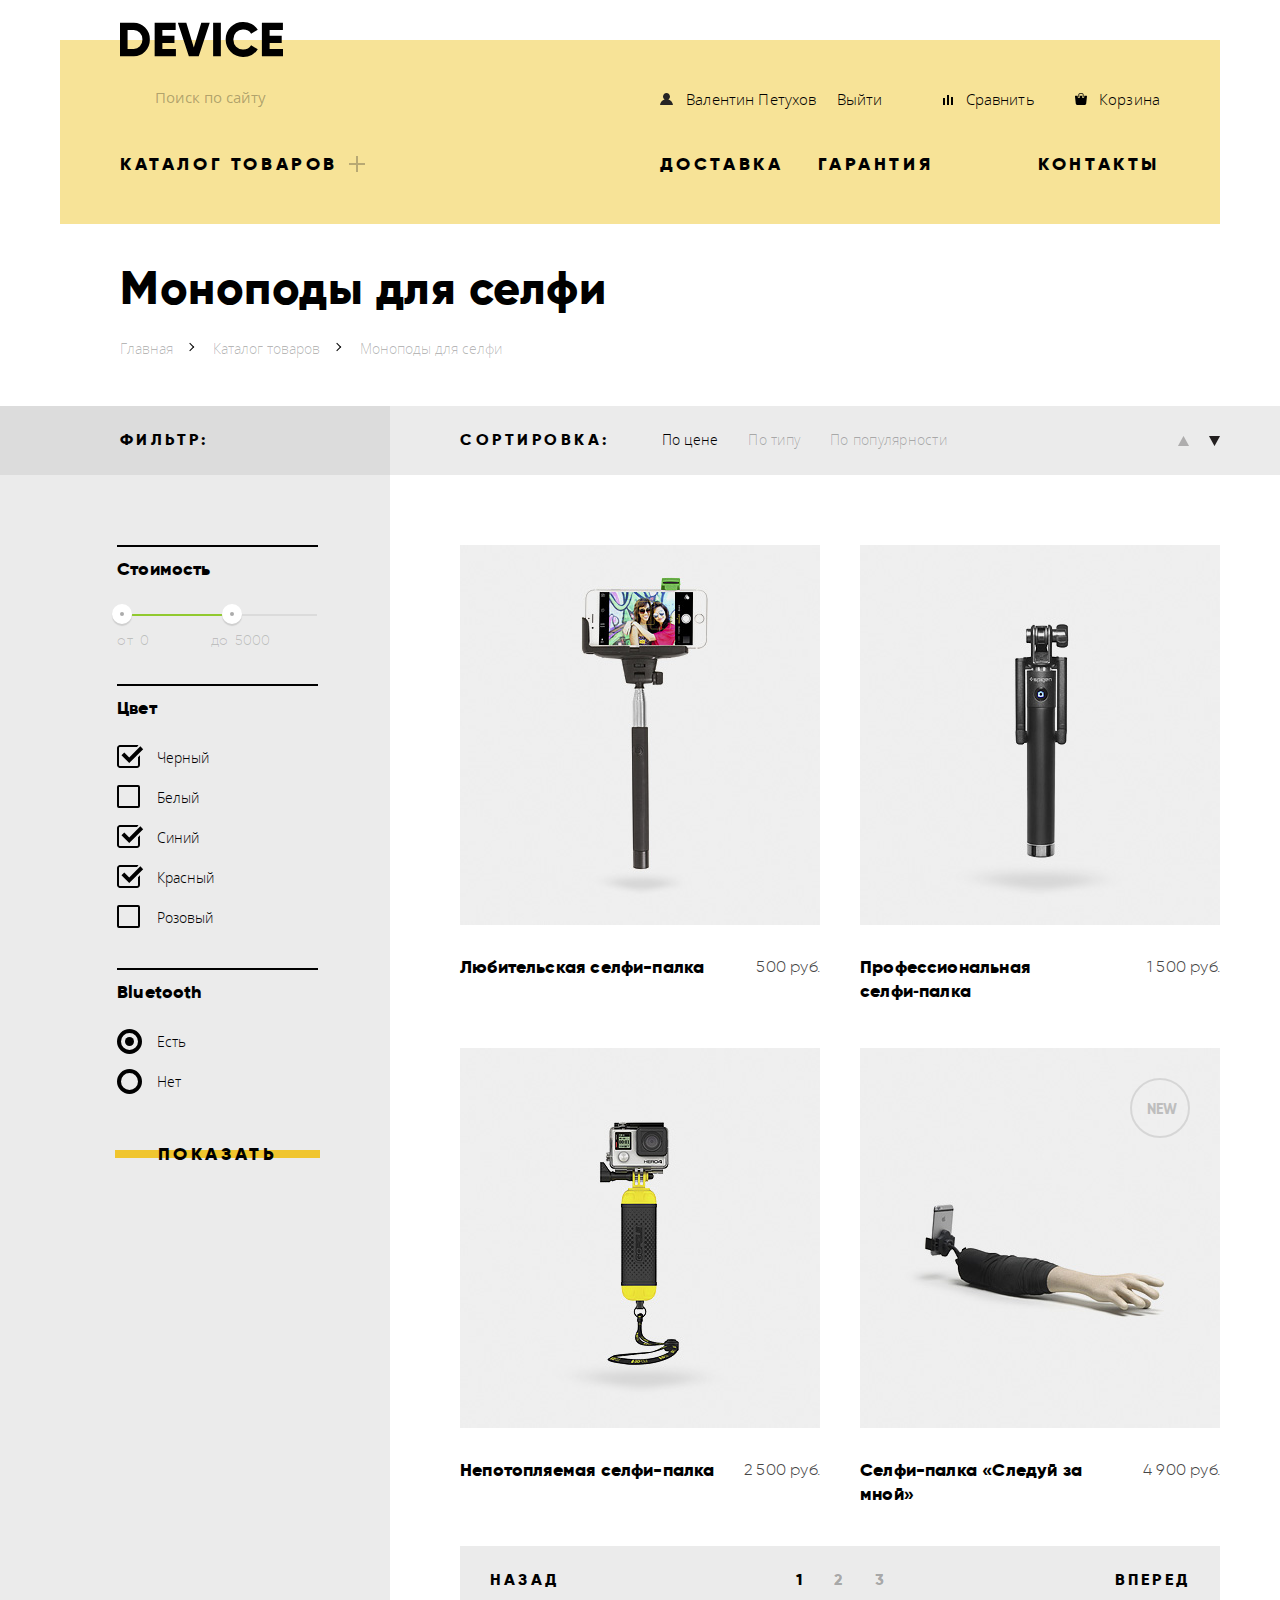
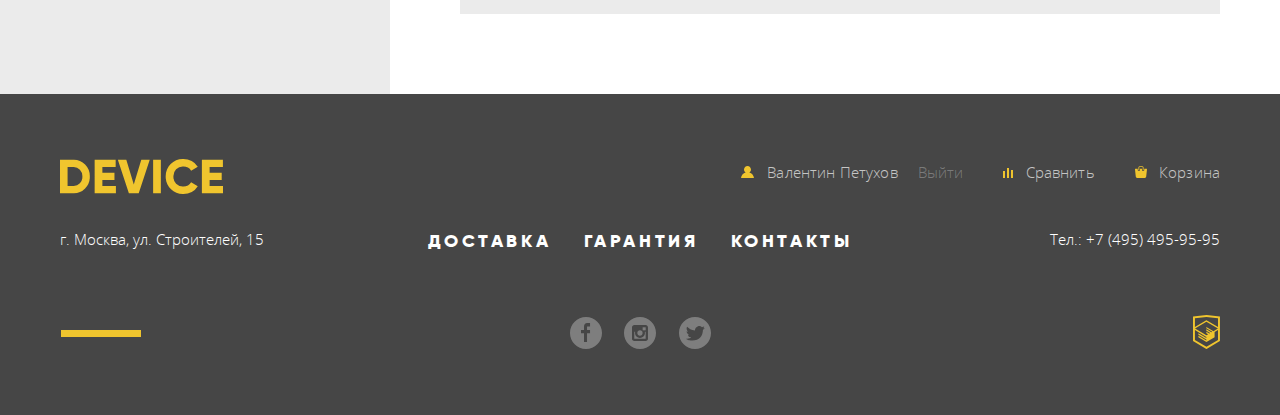
==== commit 5c02e6dd: "правочки ещё" ====
--- a/catalog.html
+++ b/catalog.html
@@ -21,7 +21,7 @@
           <ul class="user-navigation">
             <li id="account-link">
               <a class="account-link" href="#">
-                <svg version="1.1" id="Layer_1" xmlns="http://www.w3.org/2000/svg" xmlns:xlink="http://www.w3.org/1999/xlink" x="0px" y="0px"
+                <svg version="1.1" xmlns="http://www.w3.org/2000/svg" xmlns:xlink="http://www.w3.org/1999/xlink" x="0px" y="0px"
                      width="13px" height="12px" viewBox="0 0 13 12" enable-background="new 0 0 13 12" xml:space="preserve">
                   <path fill="#272525" d="M0.032,12h12.937c-0.163-2.643-2.074-4.837-4.671-5.543C9.306,5.846,9.985,4.75,9.985,3.485
                 	C9.985,1.561,8.425,0,6.5,0S3.015,1.561,3.015,3.485c0,1.264,0.68,2.361,1.688,2.972C2.106,7.163,0.194,9.357,0.032,12z"></path>
@@ -32,7 +32,7 @@
             <li id="logout-link"><a class="logout-link" href="#">Выйти</a></li>
             <li>
               <a class="compare-btn" href="#">
-                <svg version="1.1" id="Layer_1" xmlns="http://www.w3.org/2000/svg" xmlns:xlink="http://www.w3.org/1999/xlink" x="0px" y="0px"
+                <svg version="1.1" xmlns="http://www.w3.org/2000/svg" xmlns:xlink="http://www.w3.org/1999/xlink" x="0px" y="0px"
                      width="10px" height="10px" viewBox="0 0 10 10" enable-background="new 0 0 10 10" xml:space="preserve">
                   <rect x="8" y="2" width="1.984" height="8"></rect>
                   <rect y="3" width="1.984" height="7"></rect>
@@ -43,7 +43,7 @@
             </li>
             <li>
               <a class="cart-btn" href="#">
-                <svg version="1.1" id="Layer_1" xmlns="http://www.w3.org/2000/svg" xmlns:xlink="http://www.w3.org/1999/xlink" x="0px" y="0px"
+                <svg version="1.1" xmlns="http://www.w3.org/2000/svg" xmlns:xlink="http://www.w3.org/1999/xlink" x="0px" y="0px"
                      width="12px" height="12px" viewBox="0 0 12 12" enable-background="new 0 0 12 12" xml:space="preserve">
                   <g>
                     <path d="M11.864,3.017c-0.082-0.098-0.203-0.154-0.327-0.154H9.225V4.09c0,0.563-0.484,1.022-1.08,1.022
@@ -149,7 +149,7 @@
                     <div class="price-end"></div>
                   </div>
                   <label>от <input type="number" class="custom-min-price" value="0"></label>
-                  <label>до <input type="number" class=custom-max-price" value="5000"></label>
+                  <label>до <input type="number" class="custom-max-price" value="5000"></label>
                 </fieldset>
                 <fieldset>
                   <legend>Цвет</legend>
@@ -214,8 +214,8 @@
                   <a href="#" class="add-to-compare-btn">Добавить к сравнению</a>
                 </div>
                 <img class="device-pic" src="img/item-2.jpg" alt="Профессиональная селфи-палка" width="360" height="380">
-                <h2 class="device-name"><a href="#">Профессиональная селфи-палка</a></h2>
-                <span class="device-price">1500 руб.</span>
+                <h2 class="device-name"><a href="#">Профессиональная селфи&#8209;палка</a></h2>
+                <span class="device-price">1 500 руб.</span>
               </section>
 
               <section class="device">
@@ -225,7 +225,7 @@
                 </div>
                 <img class="device-pic" src="img/item-3.jpg" alt="Непотопляемая селфи-палка" width="360" height="380">
                 <h2 class="device-name"><a href="#">Непотопляемая селфи-палка</a></h2>
-                <span class="device-price">2500 руб.</span>
+                <span class="device-price">2 500 руб.</span>
               </section>
 
               <section class="device device-new">
@@ -235,7 +235,7 @@
                 </div>
                 <img class="device-pic" src="img/item-4.jpg" alt="Селфи-палка «Следуй за мной»" width="360" height="380">
                 <h2 class="device-name"><a href="#">Селфи-палка «Следуй за мной»</a></h2>
-                <span class="device-price">4900 руб.</span>
+                <span class="device-price">4 900 руб.</span>
               </section>
             </section>
 
@@ -271,7 +271,7 @@
           <ul class="footer-user-navigation">
             <li>
               <a class="account-link" href="#">
-                <svg version="1.1" id="Layer_1" xmlns="http://www.w3.org/2000/svg" xmlns:xlink="http://www.w3.org/1999/xlink" x="0px" y="0px"
+                <svg version="1.1" xmlns="http://www.w3.org/2000/svg" xmlns:xlink="http://www.w3.org/1999/xlink" x="0px" y="0px"
                      width="13px" height="12px" viewBox="0 0 13 12" enable-background="new 0 0 13 12" xml:space="preserve">
                   <path d="M0.032,12h12.937c-0.163-2.643-2.074-4.837-4.671-5.543C9.306,5.846,9.985,4.75,9.985,3.485
                 	C9.985,1.561,8.425,0,6.5,0S3.015,1.561,3.015,3.485c0,1.264,0.68,2.361,1.688,2.972C2.106,7.163,0.194,9.357,0.032,12z"></path>
@@ -282,7 +282,7 @@
             <li><a class="logout-link" href="#">Выйти</a></li>
             <li>
               <a class="compare-btn" href="#">
-                <svg version="1.1" id="Layer_1" xmlns="http://www.w3.org/2000/svg" xmlns:xlink="http://www.w3.org/1999/xlink" x="0px" y="0px"
+                <svg version="1.1" xmlns="http://www.w3.org/2000/svg" xmlns:xlink="http://www.w3.org/1999/xlink" x="0px" y="0px"
                      width="10px" height="10px" viewBox="0 0 10 10" enable-background="new 0 0 10 10" xml:space="preserve">
                   <rect x="8" y="2" width="1.984" height="8"></rect>
                   <rect y="3" width="1.984" height="7"></rect>
@@ -293,7 +293,7 @@
             </li>
             <li>
               <a class="cart-btn" href="#">
-                <svg version="1.1" id="Layer_1" xmlns="http://www.w3.org/2000/svg" xmlns:xlink="http://www.w3.org/1999/xlink" x="0px" y="0px"
+                <svg version="1.1" xmlns="http://www.w3.org/2000/svg" xmlns:xlink="http://www.w3.org/1999/xlink" x="0px" y="0px"
                      width="12px" height="12px" viewBox="0 0 12 12" enable-background="new 0 0 12 12" xml:space="preserve">
                   <g>
                     <path d="M11.864,3.017c-0.082-0.098-0.203-0.154-0.327-0.154H9.225V4.09c0,0.563-0.484,1.022-1.08,1.022
@@ -344,7 +344,7 @@
             <h2 class="visually-hidden">Сайт разработан</h2>
             <a class="btn" href="https://htmlacademy.ru">
               <span class="visually-hidden">HTML Academy</span>
-              <svg version="1.1" id="Layer_1" xmlns="http://www.w3.org/2000/svg" xmlns:xlink="http://www.w3.org/1999/xlink" x="0px" y="0px" width="26.943px" height="34.09px" viewBox="0 0 26.943 34.09" enable-background="new 0 0 26.943 34.09" xml:space="preserve">
+              <svg version="1.1" xmlns="http://www.w3.org/2000/svg" xmlns:xlink="http://www.w3.org/1999/xlink" x="0px" y="0px" width="26.943px" height="34.09px" viewBox="0 0 26.943 34.09" enable-background="new 0 0 26.943 34.09" xml:space="preserve">
                 <path d="M13.62,0.017L13.472,0L0,1.412v24.661l13.473,8.017l13.43-7.99l0.042-0.025V1.412L13.62,0.017z M25.019,12.127L13.495,5.334 L13.494,5.23l-0.087,0.05l-0.088-0.056v0.109L1.925,12.118V3.147l11.548-1.212l11.547,1.212V12.127z M13.405,6.787L24.923,13.5 l-4.479,2.64l-7.093-4.221l-0.014,1.415l5.904,3.513l-0.86,0.507l-5.03-2.992l-0.014,1.415l3.827,2.275l-0.782,0.523l-3.031-1.787 l-0.014,1.413l1.853,1.091l-1.8,1.081L2.034,13.622L13.405,6.787z M1.925,15.127l11.411,6.791l0.016,1.044L5.41,18.234L5.395,19.65 l7.979,4.795l0.018,1.076l-7.973-4.74l-0.013,1.414l8.021,4.822l0.046,0.025l8.143-4.872l-0.011-5.177l3.415-2.036v10.021 L13.472,31.85L1.925,24.979V15.127z"></path>
               </svg>
             </a>
--- a/css/style.css
+++ b/css/style.css
@@ -55,6 +55,11 @@
   border: none;
 }
 
+iframe {
+  display: block;
+  border: none;
+}
+
 .visually-hidden:not(:focus):not(:active),
 input[type="checkbox"].visually-hidden,
 input[type="radio"].visually-hidden {
@@ -86,6 +91,7 @@
   margin-top: 30px;
   margin-bottom: 25px;
   margin-left: 60px;
+  letter-spacing: 0.5px;
 }
 
 .inner-container h2 {
@@ -95,7 +101,7 @@
   font-weight: 800;
   font-size: 16px;
   line-height: 24px;
-  letter-spacing: 3.2px;
+  letter-spacing: 3.4px;
   text-transform: uppercase;
 }
 
@@ -224,6 +230,7 @@
   margin: 0;
   margin-bottom: 25px;
   width: 500px;
+  letter-spacing: 0.15px;
 }
 
 .index-sub-menu li {
@@ -468,6 +475,7 @@
   margin-right: 40px;
   padding: 0;
   padding-top: 25px;
+  letter-spacing: 0.15px;
 }
 
 .main-button {
@@ -509,11 +517,20 @@
   z-index: 1;
 }
 
+.promo-slider ol {
+  padding: 0;
+  margin: 0;
+  position: relative;
+
+  list-style: none;
+}
+
 .promo-slide h3 {
   font-family: "Gilroy", Arial, sans-serif;
   font-weight: 800;
   font-size: 47px;
   line-height: 56px;
+  letter-spacing: 0.47px;
 }
 
 .promo-slider section:not(.slide-current) {
@@ -547,7 +564,7 @@
 .slider-info::after {
   position: absolute;
   top: -15px;
-  right: -15px;
+  right: -35px;
 
   font-family: "Gilroy", Arial, sans-serif;
   font-weight: 800;
@@ -557,17 +574,33 @@
   color: #ffffff;
 }
 
-.slide1 .slider-info::after {
-  content: "01";
-}
-
-.slide2 .slider-info::after {
-  content: "02";
-}
-
-.slide3 .slider-info::after {
-  content: "03";
-}
+/*.slide1 .slider-info::after {*/
+  /*content: "01";*/
+/*}*/
+
+.slide-counter::after {
+  content: "0"counter(li);
+  counter-increment: li;
+  position: absolute;
+  top: -15px;
+  right: -630px;
+
+  font-family: "Gilroy", Arial, sans-serif;
+  font-weight: 800;
+  font-size: 179px;
+  line-height: 179px;
+  letter-spacing: 1.79px;
+  z-index: -1;
+  color: #ffffff;
+}
+
+/*.slide2 .slider-info::after {*/
+  /*content: "02";*/
+/*}*/
+
+/*.slide3 .slider-info::after {*/
+  /*content: "03";*/
+/*}*/
 
 .slider-btn {
   position: relative;
@@ -598,7 +631,7 @@
 }
 
 .promo-slide-bth {
-  padding-left: 40px;
+  padding-left: 45px;
   padding-right: 40px;
 }
 
@@ -610,6 +643,7 @@
 
 .promo-slide p {
   color: #464646;
+  letter-spacing: 0.15px;
 }
 
 .slider-item-parameters th {
@@ -618,6 +652,7 @@
   font-size: 13px;
   line-height: 20px;
   text-align: left;
+  letter-spacing: 0.13px;
 }
 
 .slider-item-parameters td {
@@ -626,11 +661,12 @@
   font-size: 36px;
   line-height: 48px;
   text-align: left;
+  letter-spacing: 0.36px;
 }
 
 .slider-item-parameters th:nth-child(1),
 .slider-item-parameters th:nth-child(3){
-  width: 155px;
+  width: 157px;
 }
 
 .slider-item-parameters th:nth-child(2) {
@@ -648,6 +684,7 @@
 
 .promo-slide table {
   margin-top: 50px;
+  margin-left: -5px;
 }
 
 .slide1 .slider-img {
@@ -656,11 +693,11 @@
 }
 
 .slide1 h3 {
-  width: 390px;
+  width: 400px;
 }
 
 .slide1 p {
-  width: 500px;
+  width: 480px;
 }
 
 .slide2 .slider-img {
@@ -684,7 +721,7 @@
 }
 
 .slide3 h3 {
-  width: 500px;
+  width: 550px;
 }
 
 .slide3 p {
@@ -732,43 +769,65 @@
   background-repeat: no-repeat;
 }
 
-.popular-1::before {
+.popular-itemgroups-link:hover::before,
+.popular-itemgroups-link:focus::before {
+  background-color: #f0c52e;
+}
+
+.popular-itemgroups-link::after {
+  content: "";
+  position: absolute;
+  top: 0;
+  left: 0;
+  width: 160px;
+  height: 160px;
+}
+
+.popular-1::after {
   background-image: url("../img/popular-1.svg");
   background-repeat: no-repeat;
   background-position: center center;
-
-}
-
-.popular-2::before {
+}
+
+.popular-2::after {
   background-image: url("../img/popular-2.svg");
   background-repeat: no-repeat;
   background-position: center bottom;
 }
 
-.popular-3::before {
+.popular-3::after {
   background-image: url("../img/popular-3.svg");
   background-repeat: no-repeat;
   background-position: center center;
 }
 
-.popular-4::before {
+.popular-4::after {
   background-image: url("../img/popular-4.svg");
   background-repeat: no-repeat;
   background-position: center center;
 }
 
-.popular-5::before {
+.popular-5::after {
   background-image: url("../img/popular-5.svg");
   background-repeat: no-repeat;
   background-position: center center;
 }
 
-.popular-6::before {
+.popular-6::after {
   background-image: url("../img/popular-6.svg");
   background-repeat: no-repeat;
   background-position: center center;
 }
 
+.popular-1:active::after,
+.popular-2:active::after,
+.popular-3:active::after,
+.popular-4:active::after,
+.popular-5:active::after,
+.popular-6:active::after{;
+  opacity: 0.3;
+}
+
 .popular-itemgroups-link:active {
   color: rgba(0, 0, 0, 0.3);
 }
@@ -781,6 +840,7 @@
   font-weight: 800;
   font-size: 18px;
   line-height: 24px;
+  letter-spacing: 3.6px;
 }
 
 .services-current {
@@ -788,7 +848,7 @@
   color: #F7E397;
   background-color: #000000;
   background-image: none;
-  padding-left: 25px;
+  padding-left: 20px;
   text-align: left;
 }
 
@@ -830,7 +890,7 @@
 
 .services-slides {
   width: 760px;
-  padding-top: 70px;
+  padding-top: 73px;
 }
 
 .services-slides section:not(.serv-slide-current) {
@@ -875,17 +935,19 @@
 
 .services-slide h3 {
   margin: 0;
-  margin-bottom: 35px;
+  margin-bottom: 30px;
   font-family: "Gilroy", Arial, sans-serif;
   font-weight: 800;
   font-size: 47px;
   line-height: 48px;
+  letter-spacing: 0.47px;
 }
 
 .services-slide p {
   width: 460px;
   margin-bottom: 75px;
   color: #464646;
+  letter-spacing: 0.25px;
 }
 
 .brands {
@@ -932,7 +994,7 @@
 
 .about-us {
   position: relative;
-  width: 480px;
+  width: 460px;
 }
 
 .about-us h3,
@@ -943,6 +1005,18 @@
   font-weight: 800;
   font-size: 47px;
   line-height: 48px;
+}
+
+.about-us p:first-of-type {
+  letter-spacing: 0.1px;
+}
+
+.about-us p:last-of-type {
+  letter-spacing: -0.2px;
+}
+
+.contacts p {
+  letter-spacing: 0.05px;
 }
 
 .about-us p,
@@ -991,8 +1065,8 @@
 
 .contacts-map {
   display: block;
-  margin-bottom: 80px;
-  padding-top: 5px;
+  margin-bottom: 75px;
+  padding-top: 8px;
 }
 
 .contacts-map img {
@@ -1068,7 +1142,7 @@
 .filter fieldset {
   position: relative;
   padding: 0;
-  padding-top: 65px;
+  padding-top: 67px;
   padding-bottom: 30px;
 
   border: none;
@@ -1084,11 +1158,14 @@
   font-weight: 800;
   font-size: 18px;
   line-height: 24px;
+
+  letter-spacing: 0.18px;
 }
 
 .price-bar {
   position: relative;
   margin-bottom: 10px;
+  margin-left: 5px;
 }
 
 .price-range-bar-empty {
@@ -1148,6 +1225,7 @@
   font-weight: 300;
   font-size: 14px;
   line-height: 24px;
+  letter-spacing: 0.5px;
   color: rgba(0, 0, 0, 0.2);
 }
 
@@ -1159,7 +1237,7 @@
 .filter-color {
   margin: 0;
   padding: 0;
-  margin-top: -10px;
+  margin-top: -15px;
 }
 
 .filter-bluetooth {
@@ -1182,7 +1260,7 @@
 .filter-color label::before {
   content: "";
   position: absolute;
-  top: 0;
+  top: 2px;
   left: 0;
   width: 19px;
   height: 19px;
@@ -1242,12 +1320,12 @@
 }
 
 .sort h2 {
-  margin-right: 55px;
+  margin-right: 52px;
   font-family: "Gilroy", Arial, sans-serif;
   font-weight: 800;
   font-size: 16px;
   line-height: 24px;
-  letter-spacing: 3.2px;
+  letter-spacing: 3.5px;
   text-transform: uppercase;
 }
 
@@ -1258,11 +1336,12 @@
   margin: 0;
   padding: 0;
   list-style: none;
+  letter-spacing: 0.25px;
 }
 
 .sort li {
   margin-right: 30px;
-  padding-top: 26px;
+  padding-top: 25px;
   padding-bottom: 26px;
   font-family: "Open Sans", Arial, sans-serif;
   font-weight: 300;
@@ -1370,13 +1449,8 @@
   font-weight: 800;
   font-size: 18px;
   line-height: 24px;
-  letter-spacing: normal;
+  letter-spacing: 0.18px;
   text-transform: none;
-}
-
-.device-price {
-  width: 100px;
-  text-align: right;
 }
 
 .device:hover .buy-compare,
@@ -1447,6 +1521,9 @@
   font-size: 16px;
   line-height: 24px;
   color: #464646;
+  width: 100px;
+  text-align: right;
+  letter-spacing: 0.2px;
 }
 
 .paginator {
@@ -1509,7 +1586,7 @@
 }
 
 .main-footer {
-  padding-top: 63px;
+  padding-top: 65px;
   padding-bottom: 30px;
   color: #ffffff;
 
@@ -1537,6 +1614,7 @@
   margin: 0;
   padding: 0;
   margin-top: -2px;
+  letter-spacing: 0.15px;
 }
 
 .footer-user-navigation .logout-link {
@@ -1710,10 +1788,12 @@
 }
 
 .modal-content-feedback {
-  position: absolute;
-  bottom: -1400px;
+  display: none;
+  position: fixed;
+  top: 50%;
   left: 50%;
-  transform: translate(-50%);
+  transform: translate(-50%,-50%);
+  z-index: 100;
   width: 760px;
   margin-left: auto;
   margin-right: auto;
@@ -1756,10 +1836,27 @@
   margin-bottom: 35px;
 }
 
+.modal-col {
+  width: 360px;
+}
+
+.modal-content-feedback input {
+  height: 50px;
+  width: 336px;
+  vertical-align: center;
+  overflow: hidden;
+}
+
+.modal-content-feedback textarea {
+  height: 122px;
+  padding: 15px 20px;
+}
+
 .modal-content-feedback input,
 .modal-content-feedback textarea {
+  padding-left: 20px;
   background-color: #f2f2f2;
-  border: none;
+  border: 2px solid transparent;
 }
 
 .modal-content-feedback input:hover,
@@ -1787,12 +1884,18 @@
 }
 
 .index-map {
-  position: absolute;
-  bottom: -1450px;
+  display: none;
+  position: fixed;
+  top: 50%;
   left: 50%;
-  transform: translate(-50%);
+  transform: translate(-50%,-50%);
+  z-index: 100;
   width: 960px;
   margin-left: auto;
   margin-right: auto;
   box-shadow: 0 10px 20px 0 rgba(0, 0, 0, 0.2);
 }
+
+.modal-show {
+  display: block;
+}
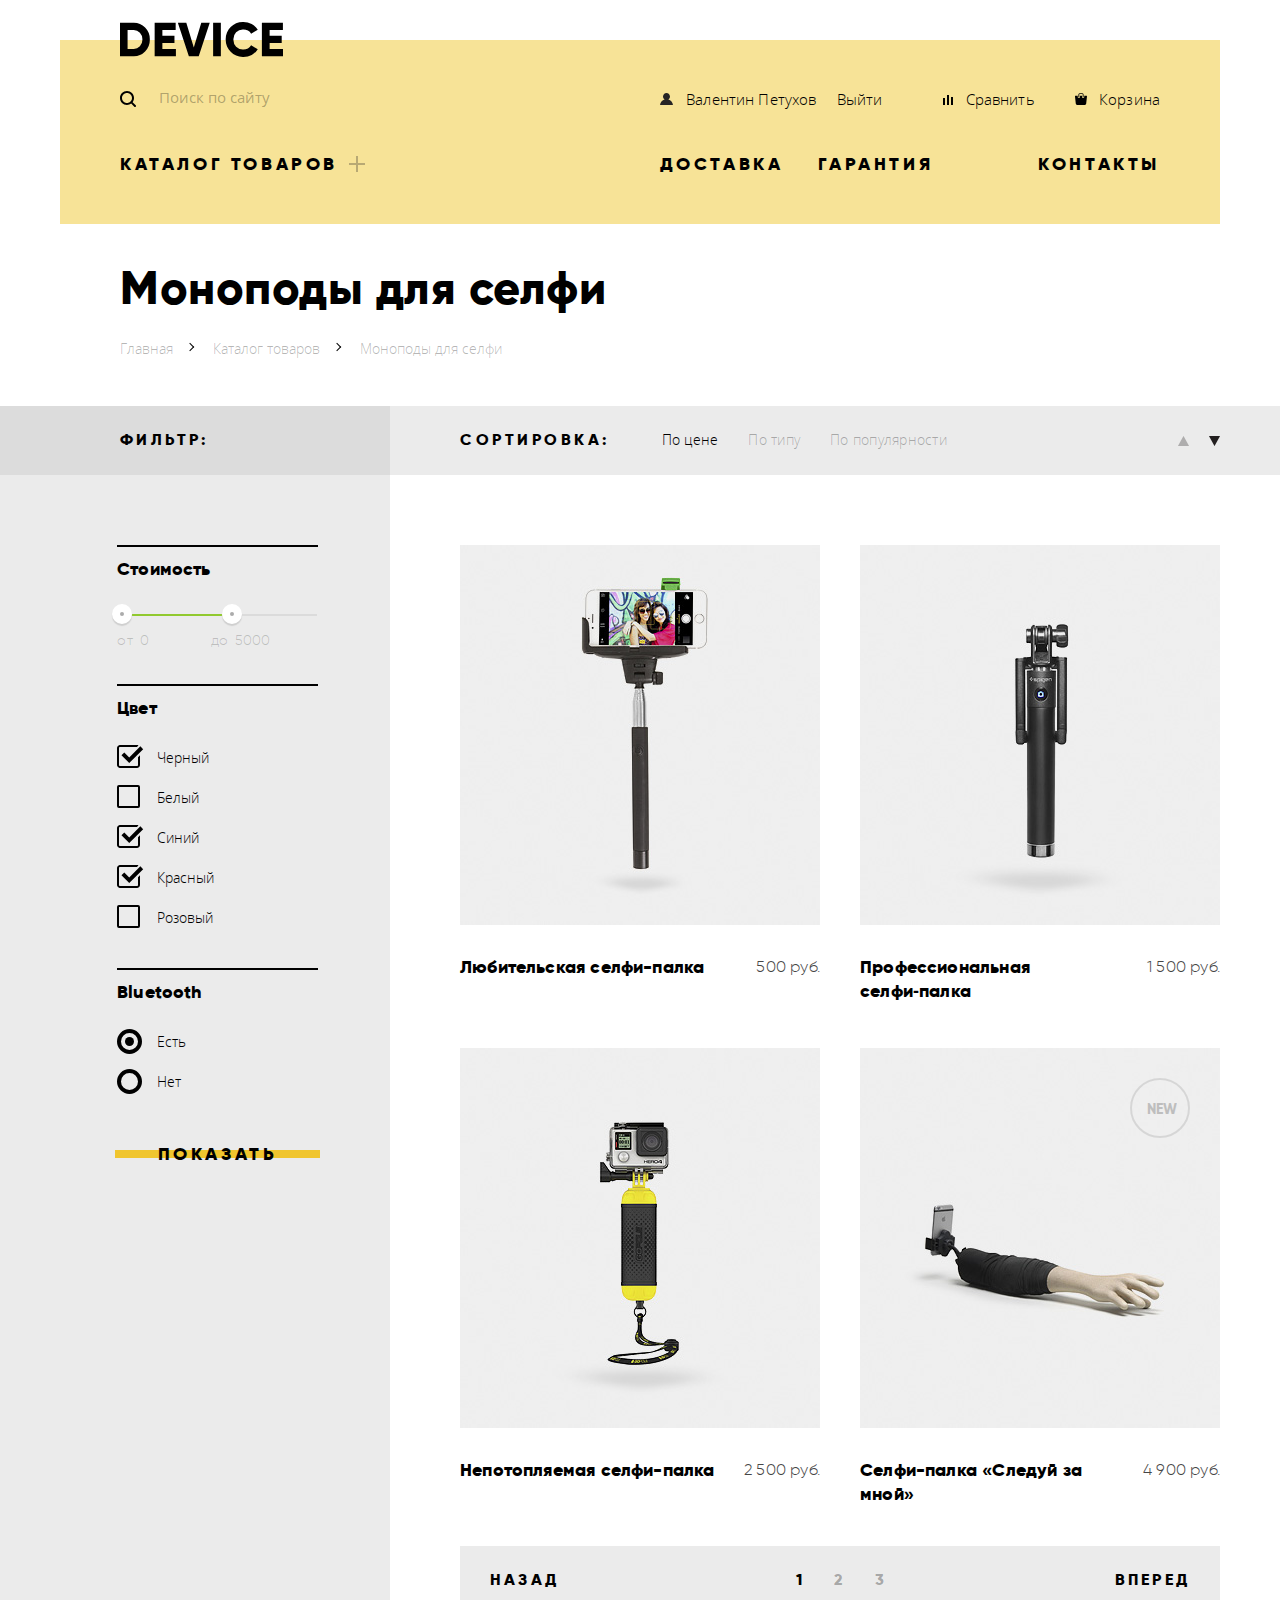
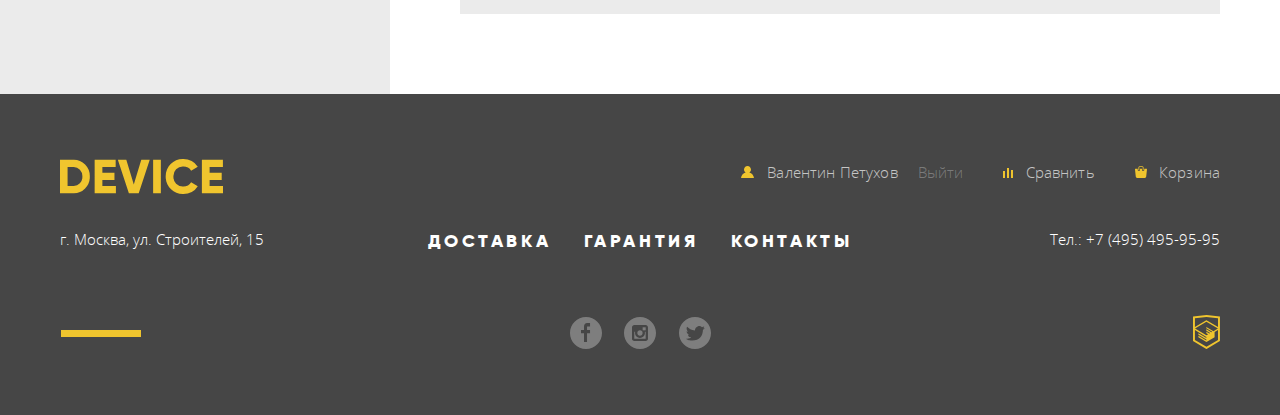
==== commit 7d6f3d3c: "ещё немного оформления" ====
--- a/catalog.html
+++ b/catalog.html
@@ -14,7 +14,7 @@
         </a>
         <div class="header-container">
           <form class="searching" action="https://echo.htmlacademy.ru" method="get">
-            <label class="search-icon visually-hidden" for="search-field">Поиск</label>
+            <label class="search-icon" for="search-field">Поиск</label>
             <input type="text" class="search-field" id="search-field" placeholder="Поиск по сайту">
             <button type="submit" class="search-btn">Найти</button>
           </form>
--- a/css/style.css
+++ b/css/style.css
@@ -73,6 +73,8 @@
 
   white-space: nowrap;
 
+  -webkit-clip-path: inset(100%);
+
   clip-path: inset(100%);
   clip: rect(0 0 0 0);
   overflow: hidden;
@@ -106,15 +108,24 @@
 }
 
 .inner-row1 {
+  background-image: -webkit-gradient(linear, left top, right top, color-stop(50%, #dcdcdc), color-stop(50%, #ebebeb));
+  background-image: -webkit-linear-gradient(left, #dcdcdc 50%, #ebebeb 50%);
+  background-image: -o-linear-gradient(left, #dcdcdc 50%, #ebebeb 50%);
   background-image: linear-gradient(to right, #dcdcdc 50%, #ebebeb 50%);;
 }
 
 .inner-row2 {
+  background-image: -webkit-gradient(linear, left top, right top, color-stop(50%, #ebebeb), color-stop(50%, #ffffff));
+  background-image: -webkit-linear-gradient(left, #ebebeb 50%, #ffffff 50%);
+  background-image: -o-linear-gradient(left, #ebebeb 50%, #ffffff 50%);
   background-image: linear-gradient(to right, #ebebeb 50%, #ffffff 50%);;
 }
 
 .inner-container {
-  display: flex;
+  display: -webkit-box;
+  display: -ms-flexbox;
+  display: flex;
+  -ms-flex-wrap: wrap;
   flex-wrap: wrap;
   width: 1160px;
   margin-left: auto;
@@ -148,6 +159,8 @@
 }
 
 .main-header {
+  display: -webkit-box;
+  display: -ms-flexbox;
   display: flex;
   width: 1040px;
   margin-top: 40px;
@@ -181,7 +194,11 @@
 }
 
 .site-navigation {
-  display: flex;
+  display: -webkit-box;
+  display: -ms-flexbox;
+  display: flex;
+  -webkit-box-align: end;
+  -ms-flex-align: end;
   align-items: flex-end;
   margin: 0;
   padding: 0;
@@ -225,6 +242,8 @@
 }
 
 .user-navigation {
+  display: -webkit-box;
+  display: -ms-flexbox;
   display: flex;
   padding: 0;
   margin: 0;
@@ -267,6 +286,8 @@
 }
 
 .header-container {
+  display: -webkit-box;
+  display: -ms-flexbox;
   display: flex;
   margin-bottom: 10px;
 }
@@ -285,7 +306,7 @@
   background-color: #F7E397;
 }
 
-.search-field:active {
+.search-field:focus {
   border-bottom: 2px solid #000000;
 }
 
@@ -364,9 +385,11 @@
   background-color: #F7E397;
 
   border: 2px solid #000000;
-}
-
-.search-field:active > .search-btn {
+
+  transition: 0.2s;
+}
+
+.search-field:focus + .search-btn {
   visibility: visible;
 }
 
@@ -445,15 +468,19 @@
   width: 16px;
   height: 2px;
   background-color: #b8a974;
- }
+}
 
 .open-item-list-btn::after {
+  -webkit-transform: rotate(90deg);
+  -ms-transform: rotate(90deg);
   transform: rotate(90deg);
 }
 
 .sub-menu-container {
   position: absolute;
   visibility: hidden;
+  display: -webkit-box;
+  display: -ms-flexbox;
   display: flex;
   width: 1040px;
   min-height: 160px;
@@ -489,29 +516,43 @@
   letter-spacing: 3.6px;
   color: #000000;
 
+  background-image: -webkit-gradient(linear, left top, left bottom, from(#f0c52e), to(#f0c52e));
+
+  background-image: -webkit-linear-gradient(top, #f0c52e, #f0c52e);
+
+  background-image: -o-linear-gradient(top, #f0c52e, #f0c52e);
+
   background-image: linear-gradient(to bottom, #f0c52e, #f0c52e);
   background-repeat: no-repeat;
   -webkit-background-size: 100% 8px;
   background-size: 100% 8px;
   background-position: center;
+
+  transition: 0.1s;
 }
 
 .main-button:hover,
 .main-button:focus {
   color: #000000;
-  background-color: #f0c52e;
-  background-image: none;
+  /*background-color: #f0c52e;*/
+  /*background-image: none;*/
+
+  -webkit-background-size: 100% 100%;
+  background-size: 100% 100%;
 }
 
 .main-button:active {
   color: rgba(0, 0, 0, 0.3);
-  background-color: #f0c52e;
-  background-image: none;
+  /*background-color: #f0c52e;*/
+  /*background-image: none;*/
+
+  -webkit-background-size: 100% 100%;
+  background-size: 100% 100%;
 }
 
 .promo-slider {
   position: relative;
-  width: 485px;
+  width: 1160px;
   top: -110px;
   margin-bottom: -110px;
   z-index: 1;
@@ -521,6 +562,7 @@
   padding: 0;
   margin: 0;
   position: relative;
+  counter-reset: li;
 
   list-style: none;
 }
@@ -533,15 +575,21 @@
   letter-spacing: 0.47px;
 }
 
-.promo-slider section:not(.slide-current) {
+/* .promo-slider li:not(.slide-current) {
   display: none;
-}
+} */
+
+
 
 .slider-controls {
   position: absolute;
   top: 325px;
-  right: -610px;
-  display: flex;
+  right: 65px;
+  display: -webkit-box;
+  display: -ms-flexbox;
+  display: flex;
+  -webkit-box-pack: end;
+  -ms-flex-pack: end;
   justify-content: flex-end;
   font-size: 0;
 }
@@ -578,12 +626,12 @@
   /*content: "01";*/
 /*}*/
 
-.slide-counter::after {
+.promo-slide::after {
   content: "0"counter(li);
   counter-increment: li;
   position: absolute;
   top: -15px;
-  right: -630px;
+  right: 40px;
 
   font-family: "Gilroy", Arial, sans-serif;
   font-weight: 800;
@@ -592,6 +640,12 @@
   letter-spacing: 1.79px;
   z-index: -1;
   color: #ffffff;
+
+  opacity: 0;
+}
+
+.promo-slide.slide-current::after {
+  opacity: 1;
 }
 
 /*.slide2 .slider-info::after {*/
@@ -618,6 +672,8 @@
   position: absolute;
   top: 50%;
   left: 50%;
+  -webkit-transform: translate(-50%, -50%);
+  -ms-transform: translate(-50%, -50%);
   transform: translate(-50%, -50%);
   width: 4px;
   height: 4px;
@@ -636,8 +692,17 @@
 }
 
 .promo-slide {
-  display: flex;
-  padding: 0;
+  display: -webkit-box;
+  display: -ms-flexbox;
+  display: flex;
+  max-height: 0;
+  padding: 0;
+  margin-bottom: 0;
+  overflow: hidden;
+}
+
+.promo-slide.slide-current {
+  max-height: 506px;
   margin-bottom: 95px;
 }
 
@@ -670,7 +735,7 @@
 }
 
 .slider-item-parameters th:nth-child(2) {
- width: 135px;
+  width: 135px;
 }
 
 .promo-slide h3 {
@@ -729,6 +794,8 @@
 }
 
 .popular-itemgroups-list {
+  display: -webkit-box;
+  display: -ms-flexbox;
   display: flex;
   margin: 0;
   margin-bottom: 180px;
@@ -767,6 +834,7 @@
   height: 160px;
   background-color: #F7E397;
   background-repeat: no-repeat;
+  transition: 0.2s;
 }
 
 .popular-itemgroups-link:hover::before,
@@ -853,6 +921,9 @@
 }
 
 .services {
+  background-image: -webkit-gradient(linear, left top, left bottom, from(#e5e5e5), to(#e5e5e5));
+  background-image: -webkit-linear-gradient(top, #e5e5e5, #e5e5e5);
+  background-image: -o-linear-gradient(top, #e5e5e5, #e5e5e5);
   background-image: linear-gradient(to bottom, #e5e5e5, #e5e5e5);
   background-repeat: no-repeat;
   -webkit-background-size: 100% 290px;
@@ -862,6 +933,8 @@
 }
 
 .services-container {
+  display: -webkit-box;
+  display: -ms-flexbox;
   display: flex;
   position: relative;
   top: -100px;
@@ -869,8 +942,13 @@
 }
 
 .services-btns {
-  display: flex;
-  position: relative;
+  display: -webkit-box;
+  display: -ms-flexbox;
+  display: flex;
+  position: relative;
+  -webkit-box-orient: vertical;
+  -webkit-box-direction: normal;
+  -ms-flex-direction: column;
   flex-direction: column;
   padding-top: 80px;
   padding-bottom: 70px;
@@ -951,6 +1029,8 @@
 }
 
 .brands {
+  display: -webkit-box;
+  display: -ms-flexbox;
   display: flex;
   margin-bottom: 85px;
 }
@@ -965,17 +1045,24 @@
 
 .brands img {
   opacity: 0.2;
+  -webkit-filter: grayscale(100%);
   filter: grayscale(100%);
+  transition: 0.2s;
 }
 
 .brands img:hover,
 .brands img:focus {
   opacity: 1;
+  -webkit-filter: none;
   filter: none;
 }
 
 .informtion {
-  display: flex;
+  display: -webkit-box;
+  display: -ms-flexbox;
+  display: flex;
+  -webkit-box-pack: justify;
+  -ms-flex-pack: justify;
   justify-content: space-between;
   padding-top: 50px;
   padding-bottom: 85px;
@@ -1079,6 +1166,8 @@
 }
 
 .breadcrumbs {
+  display: -webkit-box;
+  display: -ms-flexbox;
   display: flex;
   padding: 0;
   margin: 0;
@@ -1119,6 +1208,8 @@
   height: 5px;
   border-top: 1px solid #000000;
   border-right: 1px solid #000000;
+  -webkit-transform: rotate(45deg);
+  -ms-transform: rotate(45deg);
   transform: rotate(45deg);
 }
 
@@ -1191,16 +1282,21 @@
 
   border: 8px solid #ffffff;
   background-color: #ababab;
+  -webkit-box-shadow: 0 2px 1px 0 #cfcfcf;
   box-shadow: 0 2px 1px 0 #cfcfcf;
   border-radius: 50%;
   /*width: 20px;*/
   /*height: 22px;*/
   /*background-image: url("../img/filter-price-button.png");*/
+  -webkit-transform: translate(-50%,-50%);
+  -ms-transform: translate(-50%,-50%);
   transform: translate(-50%,-50%);
 }
 
 .price-start:active,
 .price-end:active {
+  -webkit-transform: translate(-50%,-50%) scale(1.1);
+  -ms-transform: translate(-50%,-50%) scale(1.1);
   transform: translate(-50%,-50%) scale(1.1);
 }
 
@@ -1315,6 +1411,8 @@
 }
 
 .sort {
+  display: -webkit-box;
+  display: -ms-flexbox;
   display: flex;
   background-color: #ebebeb;
 }
@@ -1330,7 +1428,11 @@
 }
 
 .sort ul {
-  display: flex;
+  display: -webkit-box;
+  display: -ms-flexbox;
+  display: flex;
+  -webkit-box-flex: 1;
+  -ms-flex-positive: 1;
   flex-grow: 1;
   width: 300px;
   margin: 0;
@@ -1361,6 +1463,8 @@
   height: 10px;
   background-image: url("../img/dir-arrow.png");
   background-repeat: no-repeat;
+  -webkit-transform: rotate(180deg);
+  -ms-transform: rotate(180deg);
   transform: rotate(180deg);
 }
 
@@ -1396,17 +1500,28 @@
 }
 
 .items {
-  display: flex;
+  display: -webkit-box;
+  display: -ms-flexbox;
+  display: flex;
+  -ms-flex-wrap: wrap;
   flex-wrap: wrap;
+  -webkit-box-pack: justify;
+  -ms-flex-pack: justify;
   justify-content: space-between;
   padding-top: 70px;
 }
 
 .device {
   position: relative;
-  display: flex;
+  display: -webkit-box;
+  display: -ms-flexbox;
+  display: flex;
+  -ms-flex-wrap: wrap;
   flex-wrap: wrap;
+  -ms-flex-line-pack: start;
   align-content: flex-start;
+  -webkit-box-pack: justify;
+  -ms-flex-pack: justify;
   justify-content: space-between;
   width: 360px;
   margin-bottom: 45px;
@@ -1455,6 +1570,8 @@
 
 .device:hover .buy-compare,
 .device:focus .buy-compare {
+  display: -webkit-box;
+  display: -ms-flexbox;
   display: flex;
 }
 
@@ -1462,7 +1579,12 @@
   display: none;
   position: absolute;
   /*display: flex;*/
+  -webkit-box-orient: vertical;
+  -webkit-box-direction: normal;
+  -ms-flex-direction: column;
   flex-direction: column;
+  -webkit-box-align: center;
+  -ms-flex-align: center;
   align-items: center;
 
   width: 360px;
@@ -1527,7 +1649,11 @@
 }
 
 .paginator {
-  display: flex;
+  display: -webkit-box;
+  display: -ms-flexbox;
+  display: flex;
+  -webkit-box-pack: justify;
+  -ms-flex-pack: justify;
   justify-content: space-between;
   padding: 22px 30px;
   margin-bottom: 80px;
@@ -1544,7 +1670,10 @@
 }
 
 .paginator ul {
-  display: flex;
+  display: -webkit-box;
+  display: -ms-flexbox;
+  display: flex;
+  -ms-flex-pack: distribute;
   justify-content: space-around;
   width: 120px;
 
@@ -1594,7 +1723,12 @@
 }
 
 .main-footer .main-container {
-  display: flex;
+  display: -webkit-box;
+  display: -ms-flexbox;
+  display: flex;
+  -webkit-box-orient: vertical;
+  -webkit-box-direction: normal;
+  -ms-flex-direction: column;
   flex-direction: column;
 }
 
@@ -1604,12 +1738,18 @@
 }
 
 .footer-container {
-  display: flex;
+  display: -webkit-box;
+  display: -ms-flexbox;
+  display: flex;
+  -webkit-box-pack: justify;
+  -ms-flex-pack: justify;
   justify-content: space-between;
   margin-bottom: 21px;
 }
 
 .footer-user-navigation {
+  display: -webkit-box;
+  display: -ms-flexbox;
   display: flex;
   margin: 0;
   padding: 0;
@@ -1652,10 +1792,14 @@
 }
 
 .footer-site-navigation {
+  display: -webkit-box;
+  display: -ms-flexbox;
   display: flex;
   width: 425px;
   margin-right: auto;
   margin-left: auto;
+  -webkit-box-pack: justify;
+  -ms-flex-pack: justify;
   justify-content: space-between;
   padding-top: 2px;
   margin-bottom: 25px;
@@ -1691,8 +1835,12 @@
 }
 
 .footer-social {
-  display: flex;
-  position: relative;
+  display: -webkit-box;
+  display: -ms-flexbox;
+  display: flex;
+  position: relative;
+  -webkit-box-pack: center;
+  -ms-flex-pack: center;
   justify-content: center;
   margin-left: auto;
   margin-right: auto;
@@ -1710,8 +1858,13 @@
 }
 
 .footer-social ul {
-  display: flex;
+  display: -webkit-box;
+  display: -ms-flexbox;
+  display: flex;
+  -ms-flex-wrap: wrap;
   flex-wrap: wrap;
+  -webkit-box-pack: justify;
+  -ms-flex-pack: justify;
   justify-content: space-between;
   width: 141px;
   padding: 0;
@@ -1719,12 +1872,19 @@
 }
 
 .social-btn {
-  display: flex;
+  display: -webkit-box;
+  display: -ms-flexbox;
+  display: flex;
+  -webkit-box-align: center;
+  -ms-flex-align: center;
   align-items: center;
+  -webkit-box-pack: center;
+  -ms-flex-pack: center;
   justify-content: center;
   width: 32px;
   height: 32px;
   opacity: 0.3;
+  transition: 0.2s;
 }
 
 .social-btn:hover,
@@ -1780,10 +1940,14 @@
 }
 
 .modal-content-close::before {
+  -webkit-transform: translateX(50%) rotate(45deg);
+  -ms-transform: translateX(50%) rotate(45deg);
   transform: translateX(50%) rotate(45deg);
 }
 
 .modal-content-close::after {
+  -webkit-transform: translateX(50%) rotate(-45deg);
+  -ms-transform: translateX(50%) rotate(-45deg);
   transform: translateX(50%) rotate(-45deg);
 }
 
@@ -1792,6 +1956,8 @@
   position: fixed;
   top: 50%;
   left: 50%;
+  -webkit-transform: translate(-50%,-50%);
+  -ms-transform: translate(-50%,-50%);
   transform: translate(-50%,-50%);
   z-index: 100;
   width: 760px;
@@ -1802,12 +1968,18 @@
   padding-top: 95px;
   padding-bottom: 80px;
   background-color: #ffffff;
+  -webkit-box-shadow: 0 10px 20px 0 rgba(0, 0, 0, 0.2);
   box-shadow: 0 10px 20px 0 rgba(0, 0, 0, 0.2);
 }
 
 .modal-content-feedback form {
-  display: flex;
+  display: -webkit-box;
+  display: -ms-flexbox;
+  display: flex;
+  -ms-flex-wrap: wrap;
   flex-wrap: wrap;
+  -webkit-box-pack: justify;
+  -ms-flex-pack: justify;
   justify-content: space-between;
 }
 
@@ -1826,6 +1998,14 @@
   width: 100%;
 }
 
+.modal-content-feedback input,
+.modal-content-feedback textarea {
+font-family: "Open Sans", Arial, sans-serif;
+font-weight: 400;
+font-size: 14px;
+line-height: 18px;
+}
+
 .modal-content-feedback textarea {
   width: 100%;
   margin-bottom: 32px;
@@ -1843,7 +2023,6 @@
 .modal-content-feedback input {
   height: 50px;
   width: 336px;
-  vertical-align: center;
   overflow: hidden;
 }
 
@@ -1888,11 +2067,14 @@
   position: fixed;
   top: 50%;
   left: 50%;
+  -webkit-transform: translate(-50%,-50%);
+  -ms-transform: translate(-50%,-50%);
   transform: translate(-50%,-50%);
   z-index: 100;
   width: 960px;
   margin-left: auto;
   margin-right: auto;
+  -webkit-box-shadow: 0 10px 20px 0 rgba(0, 0, 0, 0.2);
   box-shadow: 0 10px 20px 0 rgba(0, 0, 0, 0.2);
 }
 
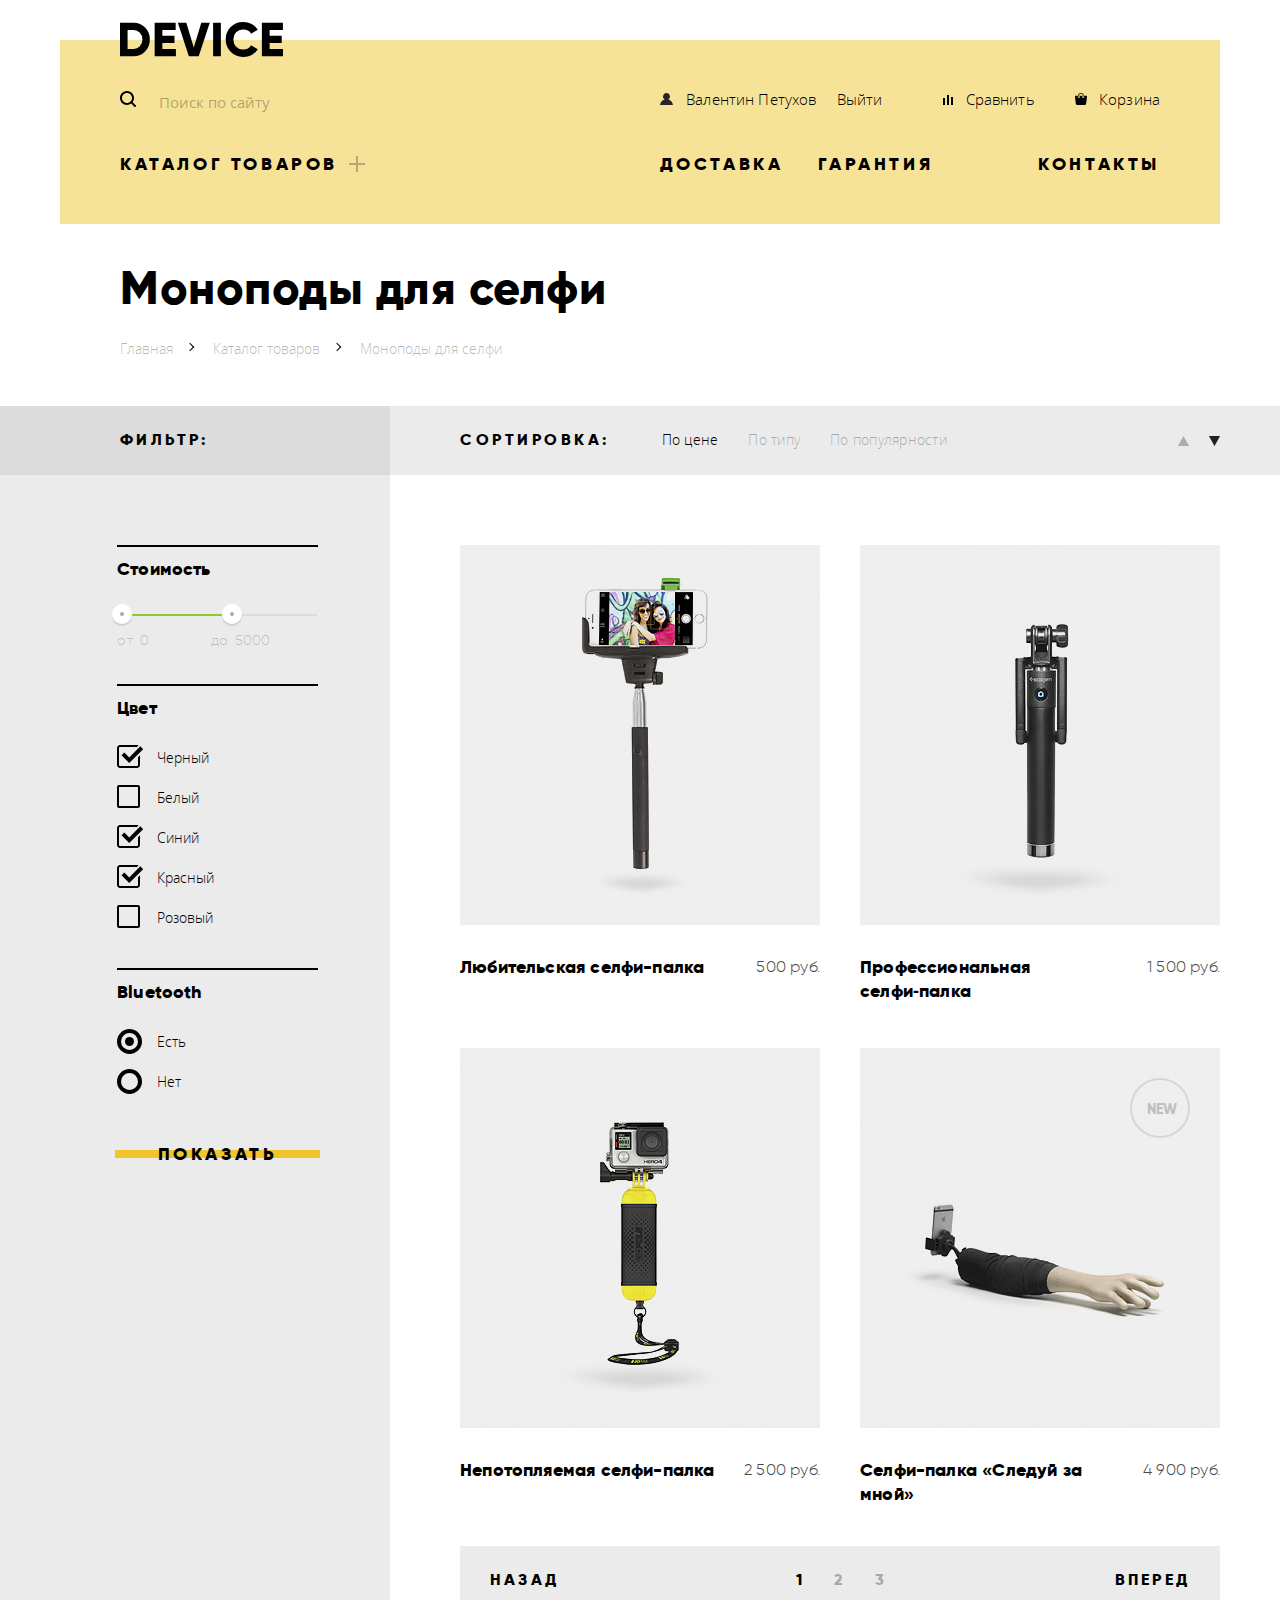
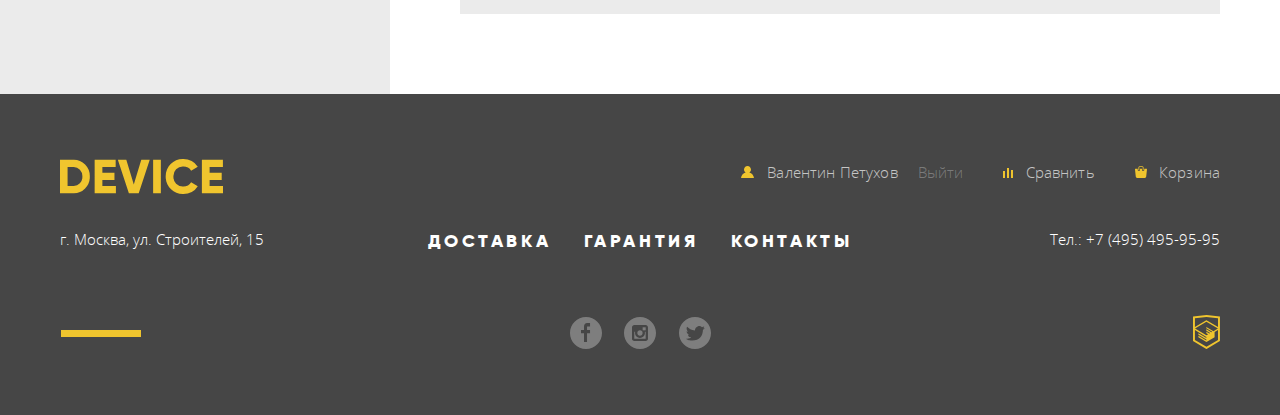
==== commit c85b41f8: "Add some files" ====
--- a/catalog.html
+++ b/catalog.html
@@ -4,7 +4,7 @@
     <meta charset="utf-8">
     <title>Device</title>
     <link href="css/normalize.css" rel="stylesheet">
-    <link href="css/style.css" rel="stylesheet">
+    <link href="css/style-min.css" rel="stylesheet">
   </head>
   <body>
     <header class="main-header inner-header">
--- a/css/style-min.css
+++ b/css/style-min.css
@@ -0,0 +1 @@
+@font-face{font-family:"Open Sans";src:url(../fonts/web/opensanslight.woff2) format("woff2"),url(../fonts/web/opensanslight.woff) format("woff");font-weight:300}@font-face{font-family:"Open Sans";src:url(../fonts/web/opensans.woff2) format("woff2"),url(../fonts/web/opensans.woff) format("woff");font-weight:400}@font-face{font-family:"Gilroy";src:url(../fonts/web/gilroylight.woff2) format("woff2"),url(../fonts/web/gilroylight.woff) format("woff");font-weight:300}@font-face{font-family:"Gilroy";src:url(../fonts/web/gilroyextrabold.woff2) format("woff2"),url(../fonts/web/gilroyextrabold.woff) format("woff");font-weight:800}body{margin:0;padding:0;font-family:"Open Sans",Arial,sans-serif;font-size:15px;line-height:30px;font-weight:300;color:#000;background-color:#fff}a{text-decoration:none}h1{font-family:"Gilroy",Arial,sans-serif;font-weight:800;font-size:47px;line-height:48px}button{background:transparent;border:none}iframe{display:block;border:none}.visually-hidden:not(:focus):not(:active),input[type="checkbox"].visually-hidden,input[type="radio"].visually-hidden{position:absolute;width:1px;height:1px;margin:-1px;border:0;padding:0;white-space:nowrap;-webkit-clip-path:inset(100%);clip-path:inset(100%);clip:rect(0 0 0 0);overflow:hidden}.main-container{width:1160px;margin-left:auto;margin-right:auto}.inner-container h1{width:100%;margin:0;padding:0;margin-top:30px;margin-bottom:25px;margin-left:60px;letter-spacing:.5px}.inner-container h2{margin:0;padding:22px 0;font-family:"Gilroy",Arial,sans-serif;font-weight:800;font-size:16px;line-height:24px;letter-spacing:3.4px;text-transform:uppercase}.inner-row1{background-image:-webkit-gradient(linear,left top,right top,color-stop(50%,#dcdcdc),color-stop(50%,#ebebeb));background-image:-webkit-linear-gradient(left,#dcdcdc 50%,#ebebeb 50%);background-image:-o-linear-gradient(left,#dcdcdc 50%,#ebebeb 50%);background-image:linear-gradient(to right,#dcdcdc 50%,#ebebeb 50%);}.inner-row2{background-image:-webkit-gradient(linear,left top,right top,color-stop(50%,#ebebeb),color-stop(50%,#ffffff));background-image:-webkit-linear-gradient(left,#ebebeb 50%,#ffffff 50%);background-image:-o-linear-gradient(left,#ebebeb 50%,#ffffff 50%);background-image:linear-gradient(to right,#ebebeb 50%,#ffffff 50%);}.inner-container{display:-webkit-box;display:-ms-flexbox;display:flex;-ms-flex-wrap:wrap;flex-wrap:wrap;width:1160px;margin-left:auto;margin-right:auto}.inner-col1{width:270px;padding-left:60px}.inner-row1 .inner-col1{background-color:#dcdcdc}.inner-row2 .inner-col1{background-color:#ebebeb}.inner-col2{width:760px;padding-left:70px}.inner-row1 .inner-col2{background-color:#ebebeb}.inner-row2 .inner-col2{background-color:#fff}.main-header{display:-webkit-box;display:-ms-flexbox;display:flex;width:1040px;margin-top:40px;margin-left:auto;margin-right:auto;padding-left:60px;padding-right:60px;background-color:#F7E397}.inner-header{margin-bottom:10px}.main-header-logo{position:relative;top:-18px}.main-navigation{margin:0;padding:0;width:100%}.site-navigation,.user-navigation,.index-sub-menu{list-style:none}.site-navigation{display:-webkit-box;display:-ms-flexbox;display:flex;-webkit-box-align:end;-ms-flex-align:end;align-items:flex-end;margin:0;padding:0;padding-bottom:160px}.inner-header .site-navigation{padding-bottom:45px}.site-navigation li{text-transform:uppercase}.site-navigation a,.user-navigation a,.index-sub-menu a{color:#000}.site-navigation a{font-family:"Gilroy",Arial,sans-serif;font-weight:800;font-size:18px;line-height:24px;letter-spacing:3.6px}.site-navigation>li{margin-left:35px}.site-navigation>li:first-child{margin-left:0;margin-right:auto;padding-right:32px}.site-navigation>li:last-child{margin-left:105px}.user-navigation{display:-webkit-box;display:-ms-flexbox;display:flex;padding:0;margin:0;margin-bottom:25px;width:500px;letter-spacing:.15px}.index-sub-menu li{text-transform:none}.index-sub-menu a{font-family:"Open Sans",Arial,sans-serif;font-weight:300;font-size:15px;line-height:36px;letter-spacing:normal}.site-navigation a:hover,.site-navigation a:focus,.user-navigation a:hover,.user-navigation a:focus,.index-sub-menu a:hover,.index-sub-menu a:focus{color:rgba(0,0,0,.6)}.site-navigation a:active,.user-navigation a:active,.index-sub-menu a:active{color:rgba(0,0,0,.3)}.searching{position:relative;width:440px;margin-right:auto}.header-container{display:-webkit-box;display:-ms-flexbox;display:flex;margin-bottom:10px}.search-field{width:280px;height:34px;padding-left:35px;margin-right:-5px;vertical-align:top;color:#000;border:none;background-color:#F7E397}.search-field:focus{border-bottom:2px solid #000}.search-icon{font-size:0}.search-icon::before{content:"";position:absolute;top:7px;left:0;width:16px;height:16px;background-image:url(../img/search.svg);background-repeat:no-repeat}.search-field::-webkit-input-placeholder{color:rgba(0,0,0,.3)}.search-field:-moz-placeholder{color:rgba(0,0,0,.3)}.search-field::-moz-placeholder{color:rgba(0,0,0,.3)}.search-field:-ms-input-placeholder{color:rgba(0,0,0,.3)}.search-field:hover::-webkit-input-placeholder{color:rgba(0,0,0,.6)}.search-field:hover:-moz-placeholder{color:rgba(0,0,0,.6)}.search-field:hover::-moz-placeholder{color:rgba(0,0,0,.6)}.search-field:hover:-ms-input-placeholder{color:rgba(0,0,0,.6)}.search-field:focus::-webkit-input-placeholder{color:rgba(0,0,0,.6)}.search-field:focus:-moz-placeholder{color:rgba(0,0,0,.6)}.search-field:focus::-moz-placeholder{color:rgba(0,0,0,.6)}.search-field:focus:-ms-input-placeholder{color:rgba(0,0,0,.6)}.search-btn{visibility:hidden;height:38px;padding-left:20px;padding-right:20px;background-color:#F7E397;border:2px solid #000;-webkit-transition:0.2s;-o-transition:0.2s;transition:0.2s}.search-field:focus + .search-btn{visibility:visible}.search-btn:hover,.search-btn:focus{color:#fff;background-color:#000}.search-btn:active{color:rgba(255,255,255,.3);background-color:#000}.user-navigation li,.footer-user-navigation li{margin-left:40px}.user-navigation li:first-of-type,.footer-user-navigation li:first-of-type{margin-right:20px;margin-left:0;padding-left:0}.user-navigation li:nth-last-of-type(3),.footer-user-navigation li:nth-last-of-type(3){padding-left:0;margin-left:0;margin-right:auto}.user-navigation .account-link,.user-navigation .login-link,.footer-user-navigation .account-link,.footer-user-navigation .login-link{margin-left:0;margin-right:0}.login-link,.account-link,.compare-btn,.cart-btn{position:relative}.login-link svg,.account-link svg{margin-right:9px}.compare-btn svg{margin-right:8px}.cart-btn svg{margin-right:8px}.open-item-list-btn{position:relative;padding-right:32px}.open-item-list-btn::before,.open-item-list-btn::after{content:"";position:absolute;top:14px;right:5px;width:16px;height:2px;background-color:#b8a974}.open-item-list-btn::after{-webkit-transform:rotate(90deg);-ms-transform:rotate(90deg);transform:rotate(90deg)}.sub-menu-container{position:absolute;display:-webkit-box;display:-ms-flexbox;display:flex;width:1040px;min-height:160px;padding-left:60px;padding-right:60px;margin-left:-60px;z-index:2;background-color:#F7E397;opacity:0}.open-item-list-btn:hover .sub-menu-container,.open-item-list-link:hover + .sub-menu-container,.open-item-list-link:focus + .sub-menu-container,.open-item-list-btn>a:hover + .sub-menu-container,.open-item-list-btn>a:focus + .sub-menu-container{opacity:1;pointer-events:auto}.open-item-list-btn:focus-within .sub-menu-container{opacity:1;pointer-events:auto}.index-sub-menu{width:200px;margin-right:40px;padding:0;padding-top:25px;letter-spacing:.15px}.main-button{font-family:"Gilroy",Arial,sans-serif;font-weight:800;font-size:18px;line-height:24px;padding-top:10px;padding-bottom:10px;text-transform:uppercase;letter-spacing:3.6px;color:#000;background-image:-webkit-gradient(linear,left top,left bottom,from(#f0c52e),to(#f0c52e));background-image:-webkit-linear-gradient(top,#f0c52e,#f0c52e);background-image:-o-linear-gradient(top,#f0c52e,#f0c52e);background-image:linear-gradient(to bottom,#f0c52e,#f0c52e);background-repeat:no-repeat;background-size:100% 8px;background-position:center;-webkit-transition:0.1s;-o-transition:0.1s;transition:0.1s}.main-button:hover,.main-button:focus{color:#000;background-size:100% 100%}.main-button:active{color:rgba(0,0,0,.3);background-size:100% 100%}.promo-slider{position:relative;width:1160px;top:-110px;margin-bottom:-110px;z-index:1}.promo-slider ol{padding:0;margin:0;position:relative;counter-reset:li;list-style:none}.promo-slide h3{font-family:"Gilroy",Arial,sans-serif;font-weight:800;font-size:47px;line-height:56px;letter-spacing:.47px}.slider-controls{position:absolute;top:325px;right:65px;display:-webkit-box;display:-ms-flexbox;display:flex;-webkit-box-pack:end;-ms-flex-pack:end;justify-content:flex-end;font-size:0}.slider-info{position:relative}.slider-info::before{content:"";position:absolute;top:35px;left:0;width:100px;height:7px;background-color:#fff}.slider-info::after{position:absolute;top:-15px;right:-35px;font-family:"Gilroy",Arial,sans-serif;font-weight:800;font-size:179px;line-height:179px;letter-spacing:1.79px;color:#fff}.promo-slide::after{content:"0"counter(li);counter-increment:li;position:absolute;top:-15px;right:40px;font-family:"Gilroy",Arial,sans-serif;font-weight:800;font-size:179px;line-height:179px;letter-spacing:1.79px;z-index:-1;color:#fff;opacity:0}.promo-slide.slide-current::after{opacity:1}.slider-btn{position:relative;display:block;margin-right:20px;padding:0;width:12px;height:12px;border:1px solid #000;border-radius:50%}.slider-btn::before{content:"";position:absolute;top:50%;left:50%;-webkit-transform:translate(-50%,-50%);-ms-transform:translate(-50%,-50%);transform:translate(-50%,-50%);width:4px;height:4px;border:1px solid #000;border-radius:50%;opacity:0}.slider-btn.slide-current::before{opacity:1}.promo-slide-bth{padding-left:45px;padding-right:40px}.promo-slide{display:-webkit-box;display:-ms-flexbox;display:flex;max-height:0;padding:0;margin-bottom:0;overflow:hidden}.promo-slide.slide-current{max-height:506px;margin-bottom:95px}.promo-slide p{color:#464646;letter-spacing:.15px}.slider-item-parameters th{padding-top:5px;color:#464646;font-size:13px;line-height:20px;text-align:left;letter-spacing:.13px}.slider-item-parameters td{font-family:"Gilroy",Arial,sans-serif;font-weight:300;font-size:36px;line-height:48px;text-align:left;letter-spacing:.36px}.slider-item-parameters th:nth-child(1),.slider-item-parameters th:nth-child(3){width:157px}.slider-item-parameters th:nth-child(2){width:135px}.promo-slide h3{margin-top:80px;margin-bottom:17px}.promo-slide p{margin-bottom:50px}.promo-slide table{margin-top:50px;margin-left:-5px}.slide1 .slider-img{margin-left:90px;margin-right:125px}.slide1 h3{width:410px}.slide1 p{width:480px}.slide2 .slider-img{margin-left:90px;margin-top:12px;margin-right:140px}.slide2 h3{width:260px}.slide2 p{width:460px}.slide3 .slider-img{margin-left:32px;margin-top:10px;margin-right:40px}.slide3 h3{width:550px}.slide3 p{width:460px}.popular-itemgroups-list{display:-webkit-box;display:-ms-flexbox;display:flex;margin:0;margin-bottom:180px;padding:0;list-style:none}.popular-itemgroups-list li{width:160px;margin-right:40px;font-family:"Gilroy",Arial,sans-serif;font-weight:800;font-size:18px;line-height:24px}.popular-itemgroups-list li:last-child{margin-right:0}.popular-itemgroups-link{display:block;position:relative;padding-top:195px;color:#000}.popular-itemgroups-link::before{content:"";position:absolute;top:0;left:0;width:160px;height:160px;background-color:#F7E397;background-repeat:no-repeat;-webkit-transition:0.2s;-o-transition:0.2s;transition:0.2s}.popular-itemgroups-link:hover::before,.popular-itemgroups-link:focus::before{background-color:#f0c52e}.popular-itemgroups-link::after{content:"";position:absolute;top:0;left:0;width:160px;height:160px}.popular-1::after{background-image:url(../img/popular-1.svg);background-repeat:no-repeat;background-position:center center}.popular-2::after{background-image:url(../img/popular-2.svg);background-repeat:no-repeat;background-position:center bottom}.popular-3::after{background-image:url(../img/popular-3.svg);background-repeat:no-repeat;background-position:center center}.popular-4::after{background-image:url(../img/popular-4.svg);background-repeat:no-repeat;background-position:center center}.popular-5::after{background-image:url(../img/popular-5.svg);background-repeat:no-repeat;background-position:center center}.popular-6::after{background-image:url(../img/popular-6.svg);background-repeat:no-repeat;background-position:center center}.popular-1:active::after,.popular-2:active::after,.popular-3:active::after,.popular-4:active::after,.popular-5:active::after,.popular-6:active::after{;opacity:.3}.popular-itemgroups-link:active{color:rgba(0,0,0,.3)}.services-button{width:160px;margin-bottom:20px;font-family:"Gilroy",Arial,sans-serif;font-weight:800;font-size:18px;line-height:24px;letter-spacing:3.6px}.services-current:focus,.services-current{width:100%;color:#F7E397;background-color:#000;background-image:none;padding-left:20px;text-align:left}.services{background-image:-webkit-gradient(linear,left top,left bottom,from(#e5e5e5),to(#e5e5e5));background-image:-webkit-linear-gradient(top,#e5e5e5,#e5e5e5);background-image:-o-linear-gradient(top,#e5e5e5,#e5e5e5);background-image:linear-gradient(to bottom,#e5e5e5,#e5e5e5);background-repeat:no-repeat;background-size:100% 290px;background-position:top;margin-bottom:40px}.services-container{display:-webkit-box;display:-ms-flexbox;display:flex;position:relative;top:-100px;min-height:320px}.services-btns{display:-webkit-box;display:-ms-flexbox;display:flex;position:relative;-webkit-box-orient:vertical;-webkit-box-direction:normal;-ms-flex-direction:column;flex-direction:column;padding-top:80px;padding-bottom:70px;margin-right:120px;width:280px}.services-btns::after{content:"";position:absolute;top:0;right:-2px;width:7px;height:319px;background-color:#000}.services-slides{width:760px;padding-top:73px}.services-slides section:not(.serv-slide-current){display:none}.services-slide{position:relative}.services-slide::after{content:"";position:absolute}.services-delivery::after{right:70px;top:15px;width:136px;height:164px;background-image:url(../img/delivery.svg);background-repeat:no-repeat}.services-warranty::after{right:50px;top:-10px;width:171px;height:195px;background-image:url(../img/warranty.svg);background-repeat:no-repeat}.services-credit::after{right:75px;top:-10px;width:156px;height:188px;background-image:url(../img/credit.svg);background-repeat:no-repeat}.services-slide h3{margin:0;margin-bottom:30px;font-family:"Gilroy",Arial,sans-serif;font-weight:800;font-size:47px;line-height:48px;letter-spacing:.47px}.services-slide p{width:460px;margin-bottom:75px;color:#464646;letter-spacing:.25px}.brands{display:-webkit-box;display:-ms-flexbox;display:flex;margin-bottom:85px}.brands a{margin-right:40px}.brands a:last-child{margin-right:0}.brands-logo{display:block;-webkit-box-sizing:border-box;box-sizing:border-box;width:260px;height:100px;padding-left:260px}.logo-1{background:url(../img/logo-1-gray.jpg) no-repeat}.logo-2{background:url(../img/logo-2-gray.jpg) no-repeat}.logo-3{background:url(../img/logo-3-gray.jpg) no-repeat}.logo-4{background:url(../img/logo-4-gray.jpg) no-repeat}.brands-logo:hover{padding-left:0}.informtion{display:-webkit-box;display:-ms-flexbox;display:flex;-webkit-box-pack:justify;-ms-flex-pack:justify;justify-content:space-between;padding-top:50px;padding-bottom:85px}.about-us::before,.contacts::before{content:"";position:absolute;width:80px;height:7px;top:-50px;left:0;background-color:#000}.about-us{position:relative;width:460px}.about-us h3,.contacts h3{margin:0;margin-bottom:45px;font-family:"Gilroy",Arial,sans-serif;font-weight:800;font-size:47px;line-height:48px}.about-us p:first-of-type{letter-spacing:.1px}.about-us p:last-of-type{letter-spacing:-.2px}.contacts p{letter-spacing:.05px}.about-us p,.contacts p{margin-bottom:30px;color:#464646}.about-us-btn{padding-left:20px;padding-right:20px}.delivery-services-list{margin:0;padding:0;margin-top:65px;list-style:none;margin-bottom:60px}.delivery-services-list li{position:relative;padding-left:35px;font-family:"Gilroy",Arial,sans-serif;font-weight:800;font-size:16px;line-height:40px}.delivery-services-list li::before{content:"";position:absolute;left:0;top:15px;width:4px;height:4px;border:2px solid #e6e6e6;border-radius:50%}.contacts{position:relative;width:560px}.contacts-map{display:block;margin-bottom:75px;padding-top:8px}.contacts-map img{display:block}.feedback-btn{padding-left:40px;padding-right:40px}.breadcrumbs{display:-webkit-box;display:-ms-flexbox;display:flex;padding:0;margin:0;margin-bottom:45px;margin-left:60px;list-style:none}.breadcrumbs li{font-family:"Open Sans",Arial,sans-serif;font-weight:300;font-size:14px;line-height:24px;color:rgba(0,0,0,.3)}.breadcrumbs-link{position:relative;padding-right:40px;color:rgba(0,0,0,.3)}.breadcrumbs-link:hover,.breadcrumbs-link:focus{color:rgba(0,0,0,.6)}.breadcrumbs-link:active{color:rgba(0,0,0,.1)}.breadcrumbs-link::after{content:"";position:absolute;right:20px;top:5px;width:5px;height:5px;border-top:1px solid #000;border-right:1px solid #000;-webkit-transform:rotate(45deg);-ms-transform:rotate(45deg);transform:rotate(45deg)}.filter{width:205px;padding-top:70px;margin-left:-5px}.filter h2{font-family:"Gilroy",Arial,sans-serif;font-weight:800;font-size:16px;line-height:24px;letter-spacing:3.2px;text-transform:uppercase;background-color:#d9d9d9}.filter fieldset{position:relative;padding:0;padding-top:67px;padding-bottom:30px;border:none;border-top:2px solid #000}.filter legend{position:absolute;top:10px;left:0;font-family:"Gilroy",Arial,sans-serif;font-weight:800;font-size:18px;line-height:24px;letter-spacing:.18px}.price-bar{position:relative;margin-bottom:10px;margin-left:5px}.price-range-bar-empty{position:absolute;width:195px;height:2px;background-color:#dbdbdb}.price-range-bar-full{position:absolute;width:110px;height:2px;background-color:#91c92f}.price-start,.price-end{position:absolute;width:4px;height:4px;padding:0;border:8px solid #fff;background-color:#ababab;-webkit-box-shadow:0 2px 1px 0 #cfcfcf;box-shadow:0 2px 1px 0 #cfcfcf;border-radius:50%;-webkit-transform:translate(-50%,-50%);-ms-transform:translate(-50%,-50%);transform:translate(-50%,-50%)}.price-start:active,.price-end:active{-webkit-transform:translate(-50%,-50%) scale(1.1);-ms-transform:translate(-50%,-50%) scale(1.1);transform:translate(-50%,-50%) scale(1.1)}.price-end{left:110px}.filter-price input{width:65px;font-family:"Gilroy",Arial,sans-serif;font-weight:300;font-size:14px;line-height:24px;color:rgba(0,0,0,.2);background-color:#ebebeb;border:none}.filter-price label{font-family:"Gilroy",Arial,sans-serif;font-weight:300;font-size:14px;line-height:24px;letter-spacing:.5px;color:rgba(0,0,0,.2)}.filter ul{list-style:none;padding:0}.filter-color{margin:0;padding:0;margin-top:-15px}.filter-bluetooth{margin:0;margin-top:-15px}.filter-color label,.filter-bluetooth label{position:relative;padding-left:40px;padding-top:5px;font-family:"Open Sans",Arial,sans-serif;font-weight:300;font-size:14px;line-height:40px;color:#000}.filter-color label::before{content:"";position:absolute;top:2px;left:0;width:19px;height:19px;border:2px solid #000;border-radius:2px}.filter-bluetooth label::before{content:"";position:absolute;top:2px;left:0;width:17px;height:17px;border:4px solid #000;border-radius:50%}input[type="number"]::-webkit-outer-spin-button,input[type="number"]::-webkit-inner-spin-button{-webkit-appearance:none;margin:0}input[type="number"]{-moz-appearance:textfield}input[type="checkbox"]:checked + label::before{border:none;width:27px;height:23px;background-image:url(../img/checkbox-on.svg);background-repeat:no-repeat}input[type="checkbox"]:focus + label::before,input[type="radio"]:focus + label::before{outline:2px solid #9cbef5}input[type="radio"]:checked + label::after{content:"";position:absolute;top:10px;left:8px;width:9px;height:9px;background-color:#000;border-radius:50%}.filter-color .disabled,.filter-bluetooth .disabled{color:#a6a6a6}.filter .main-button{width:100%}.sort{display:-webkit-box;display:-ms-flexbox;display:flex;background-color:#ebebeb}.sort h2{margin-right:52px;font-family:"Gilroy",Arial,sans-serif;font-weight:800;font-size:16px;line-height:24px;letter-spacing:3.5px;text-transform:uppercase}.sort ul{display:-webkit-box;display:-ms-flexbox;display:flex;-webkit-box-flex:1;-ms-flex-positive:1;flex-grow:1;width:300px;margin:0;padding:0;list-style:none;letter-spacing:.25px}.sort li{margin-right:30px;padding-top:25px;padding-bottom:26px;font-family:"Open Sans",Arial,sans-serif;font-weight:300;font-size:14px;line-height:18px}.sort-direction{position:relative;margin-top:30px;margin-left:20px;opacity:.3}.sort-direction:first-of-type{width:11px;height:10px;background-image:url(../img/dir-arrow.png);background-repeat:no-repeat;-webkit-transform:rotate(180deg);-ms-transform:rotate(180deg);transform:rotate(180deg)}.sort-direction:last-of-type{width:11px;height:10px;background-image:url(../img/dir-arrow.png);background-repeat:no-repeat}.sort-direction.dir-current{opacity:1}.sort-direction:hover,.sort-direction:focus{opacity:.6}.sort a{color:rgba(0,0,0,.3)}.sort a:hover,.sort a:focus{color:rgba(0,0,0,.6)}.sort .sort-current,.sort .dir-current,.sort a:active{color:#000}.items{display:-webkit-box;display:-ms-flexbox;display:flex;-ms-flex-wrap:wrap;flex-wrap:wrap;-webkit-box-pack:justify;-ms-flex-pack:justify;justify-content:space-between;padding-top:70px}.device{position:relative;display:-webkit-box;display:-ms-flexbox;display:flex;-ms-flex-wrap:wrap;flex-wrap:wrap;-ms-flex-line-pack:start;align-content:flex-start;-webkit-box-pack:justify;-ms-flex-pack:justify;justify-content:space-between;width:360px;margin-bottom:45px}.device-new::before{content:"NEW";position:absolute;top:50px;right:43px;color:#000;font-family:"Gilroy",Arial,sans-serif;font-weight:800;font-size:14px;line-height:24px;opacity:.2}.device-new::after{content:"";position:absolute;top:30px;right:30px;width:56px;height:56px;border:2px solid #000;border-radius:50%;opacity:.1}.device-pic{margin-bottom:30px}.device h2{width:260px;padding:0;margin:0;font-family:"Gilroy",Arial,sans-serif;font-weight:800;font-size:18px;line-height:24px;letter-spacing:.18px;text-transform:none}.device:hover .buy-compare,.device:focus .buy-compare{display:-webkit-box;display:-ms-flexbox;display:flex}.buy-compare{display:none;position:absolute;-webkit-box-orient:vertical;-webkit-box-direction:normal;-ms-flex-direction:column;flex-direction:column;-webkit-box-align:center;-ms-flex-align:center;align-items:center;width:360px;height:380px;background-color:#eee;opacity:.7}.buy-compare .main-button{margin-top:175px;padding-left:40px;padding-right:40px}.buy-compare .main-button:hover,.buy-compare .main-button:focus{background-color:#f0c52e}.buy-compare .main-button:active{color:rgba(0,0,0,.3)}.add-to-compare-btn{font-family:"Open Sans",Arial,sans-serif;font-weight:300;font-size:13px;line-height:36px;color:rgba(0,0,0,.5)}.add-to-compare-btn:hover,.add-to-compare-btn:focus{color:#000}.add-to-compare-btn:active{color:rgba(0,0,0,.2)}.device-name{font-family:"Gilroy",Arial,sans-serif;font-weight:800;font-size:18px;line-height:24px}.device-name a{color:#000}.device-price{font-family:"Gilroy",Arial,sans-serif;font-weight:300;font-size:16px;line-height:24px;color:#464646;width:100px;text-align:right;letter-spacing:.2px}.paginator{display:-webkit-box;display:-ms-flexbox;display:flex;-webkit-box-pack:justify;-ms-flex-pack:justify;justify-content:space-between;padding:22px 30px;margin-bottom:80px;margin-top:-5px;font-family:"Gilroy",Arial,sans-serif;font-weight:800;font-size:16px;line-height:24px;letter-spacing:3.2px;text-transform:uppercase;background-color:#ebebeb}.paginator ul{display:-webkit-box;display:-ms-flexbox;display:flex;-ms-flex-pack:distribute;justify-content:space-around;width:120px;margin:0;padding:0;padding-left:10px;list-style:none}.paginator a{color:rgba(0,0,0,.3)}.paginator .back,.paginator .active-page,.paginator .forward{color:#000}.paginator .back:hover,.paginator .back:focus,.paginator .forward:hover,.paginator .forward:focus{background-color:#d9d9d9}.paginator .back:active,.paginator .forward:active{color:rgba(0,0,0,.3)}.paginator .page:hover,.paginator .page:focus{color:rgba(0,0,0,.6)}.paginator .page:active{color:#000}.main-footer{padding-top:65px;padding-bottom:30px;color:#fff;background-color:#464646}.main-footer .main-container{display:-webkit-box;display:-ms-flexbox;display:flex;-webkit-box-orient:vertical;-webkit-box-direction:normal;-ms-flex-direction:column;flex-direction:column}.main-footer-logo svg,.footer-user-navigation svg{fill:#f0c52e}.footer-container{display:-webkit-box;display:-ms-flexbox;display:flex;-webkit-box-pack:justify;-ms-flex-pack:justify;justify-content:space-between;margin-bottom:21px}.footer-user-navigation{display:-webkit-box;display:-ms-flexbox;display:flex;margin:0;padding:0;margin-top:-2px;letter-spacing:.15px}.footer-user-navigation .logout-link{color:rgba(255,255,255,.3)}.footer-user-navigation .logout-link:hover,.footer-user-navigation .logout-link:focus{color:#fff}.footer-user-navigation .logout-link:active{color:rgba(255,255,255,.6)}.footer-user-navigation,.footer-site-navigation{list-style:none}.footer-address,.footer-site-navigation,.footer-phone{margin:0;padding:0}.footer-address,.footer-phone{width:215px}.footer-phone{text-align:right}.footer-site-navigation{display:-webkit-box;display:-ms-flexbox;display:flex;width:425px;margin-right:auto;margin-left:auto;-webkit-box-pack:justify;-ms-flex-pack:justify;justify-content:space-between;padding-top:2px;margin-bottom:25px}.footer-site-navigation a{font-family:"Gilroy",Arial,sans-serif;font-weight:800;font-size:18px;line-height:24px;color:#fff;letter-spacing:3.6px;text-transform:uppercase}.footer-site-navigation a:hover,.footer-site-navigation a:focus{color:rgba(255,255,255,.6)}.footer-user-navigation a{color:rgba(255,255,255,.7)}.footer-user-navigation a:hover,.footer-user-navigation a:focus{color:#fff}.footer-user-navigation a:active,.footer-site-navigation a:active{color:rgba(255,255,255,.3)}.footer-social{display:-webkit-box;display:-ms-flexbox;display:flex;position:relative;-webkit-box-pack:center;-ms-flex-pack:center;justify-content:center;margin-left:auto;margin-right:auto;padding-left:27px}.footer-social::before{content:"";position:absolute;left:-482px;top:28px;width:80px;height:7px;background-color:#f0c52e}.footer-social ul{display:-webkit-box;display:-ms-flexbox;display:flex;-ms-flex-wrap:wrap;flex-wrap:wrap;-webkit-box-pack:justify;-ms-flex-pack:justify;justify-content:space-between;width:141px;padding:0;list-style:none}.social-btn{display:-webkit-box;display:-ms-flexbox;display:flex;-webkit-box-align:center;-ms-flex-align:center;align-items:center;-webkit-box-pack:center;-ms-flex-pack:center;justify-content:center;width:32px;height:32px;opacity:.3;-webkit-transition:0.2s;-o-transition:0.2s;transition:0.2s}.social-btn:hover,.social-btn:focus{opacity:.6}.social-btn:active{opacity:.1}.footer-copyright{width:27px;padding-top:13px}.footer-copyright svg{fill:#f0c52e}.footer-copyright:hover,.footer-copyright:focus{opacity:.6}.footer-copyright:active{opacity:.3}.modal-content-close{position:absolute;top:22px;right:22px;width:55px;height:55px;border-radius:50%;font-size:1px;color:transparent;background-color:#F7E397}.modal-content-close::before,.modal-content-close::after{content:"";position:absolute;top:50%;right:50%;width:30px;height:2px;background-color:#fff}.modal-content-close::before{-webkit-transform:translateX(50%) rotate(45deg);-ms-transform:translateX(50%) rotate(45deg);transform:translateX(50%) rotate(45deg)}.modal-content-close::after{-webkit-transform:translateX(50%) rotate(-45deg);-ms-transform:translateX(50%) rotate(-45deg);transform:translateX(50%) rotate(-45deg)}@-webkit-keyframes bounce{0%{margin-top:-2000px}70%{margin-top:30px}90%{margin-top:-10px}100%{margin-top:0}}@keyframes bounce{0%{margin-top:-2000px}70%{margin-top:30px}90%{margin-top:-10px}100%{margin-top:0}}@-webkit-keyframes shake{0%,100%{margin-left:0}10%,30%,50%,70%,90%{margin-left:-10px}20%,40%,60%,80%{margin-left:10px}}@keyframes shake{0%,100%{margin-left:0}10%,30%,50%,70%,90%{margin-left:-10px}20%,40%,60%,80%{margin-left:10px}}.modal-content-feedback{display:none;position:fixed;top:50%;left:50%;-webkit-transform:translate(-50%,-50%);-ms-transform:translate(-50%,-50%);transform:translate(-50%,-50%);z-index:100;width:960px;-webkit-box-sizing:border-box;box-sizing:border-box;max-height:100vh;overflow-y:auto;margin-left:auto;margin-right:auto;padding-left:100px;padding-right:100px;padding-top:95px;padding-bottom:80px;background-color:#fff;-webkit-box-shadow:0 10px 20px 0 rgba(0,0,0,.2);box-shadow:0 10px 20px 0 rgba(0,0,0,.2)}.modal-content-feedback form{display:-webkit-box;display:-ms-flexbox;display:flex;-ms-flex-wrap:wrap;flex-wrap:wrap;-webkit-box-pack:justify;-ms-flex-pack:justify;justify-content:space-between}.modal-content-feedback label{width:360px;margin-bottom:10px;font-family:"Gilroy",Arial,sans-serif;font-weight:800;font-size:18px;line-height:24px;color:#000}.modal-content-feedback label:last-of-type{width:100%}.modal-content-feedback input,.modal-content-feedback textarea{font-family:"Open Sans",Arial,sans-serif;font-weight:400;font-size:14px;line-height:18px}.modal-content-feedback textarea{width:100%;margin-bottom:32px}.modal-content-feedback input{width:360px;margin-bottom:35px}.modal-col{width:360px}.modal-content-feedback input{height:50px;width:336px;overflow:hidden}.modal-content-feedback textarea{height:122px;padding:15px 20px}.modal-content-feedback input,.modal-content-feedback textarea{padding-left:20px;background-color:#f2f2f2;border:2px solid transparent}.modal-content-feedback input:hover,.modal-content-feedback textarea:hover{background-color:#eaeaea}.modal-content-feedback input:focus,.modal-content-feedback input:active,.modal-content-feedback textarea:focus,.modal-content-feedback textarea:active{font-family:"Open Sans",Arial,sans-serif;font-weight:400;font-size:14px;line-height:18px;color:#464646;background-color:#fff;border:2px solid #f0c52e}.modal-content-feedback .main-button{padding-left:35px;padding-right:35px}.index-map{display:none;position:fixed;top:50%;left:50%;-webkit-transform:translate(-50%,-50%);-ms-transform:translate(-50%,-50%);transform:translate(-50%,-50%);z-index:100;width:960px;-webkit-box-sizing:border-box;box-sizing:border-box;max-height:100vh;overflow-y:auto;margin-left:auto;margin-right:auto;-webkit-box-shadow:0 10px 20px 0 rgba(0,0,0,.2);box-shadow:0 10px 20px 0 rgba(0,0,0,.2)}#map{width:960px;height:560px}.modal-show{display:block;-webkit-animation:bounce 0.6s;animation:bounce 0.6s}.modal-error{-webkit-animation:shake 0.6s;animation:shake 0.6s}
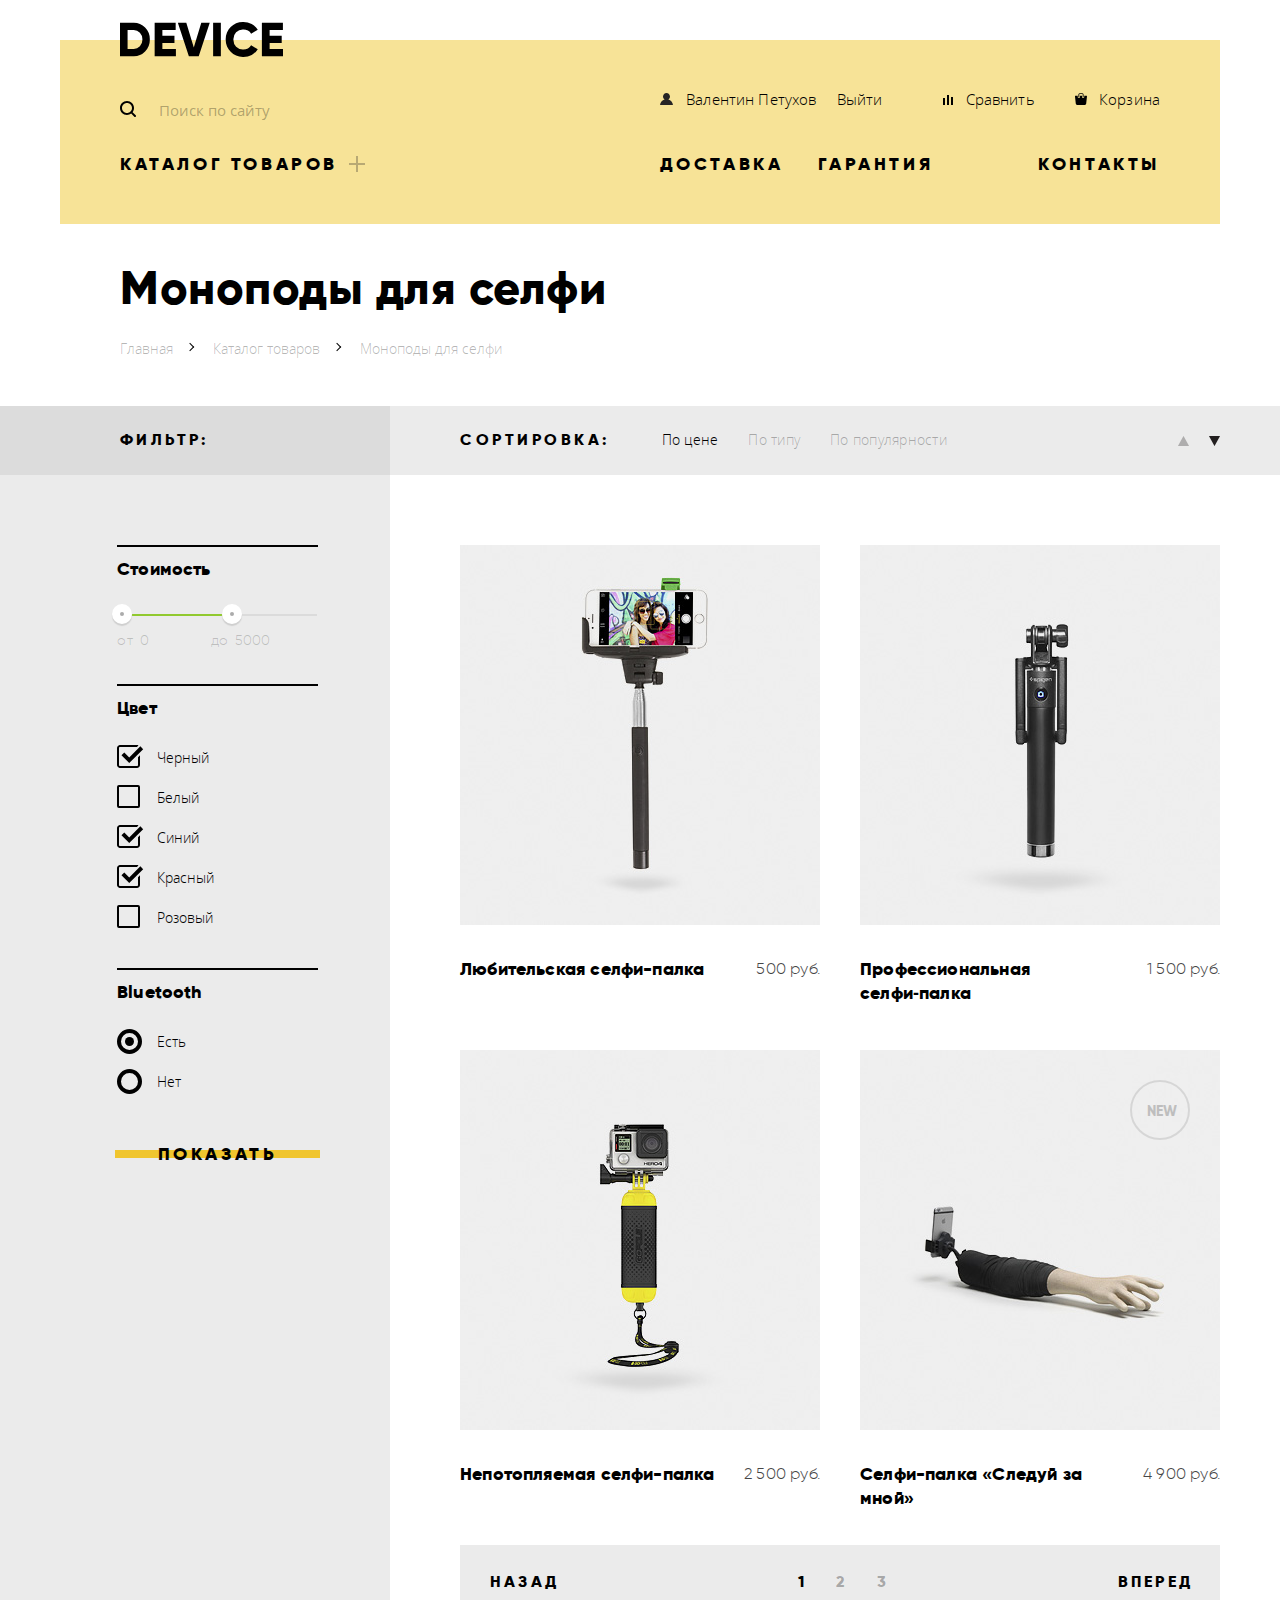
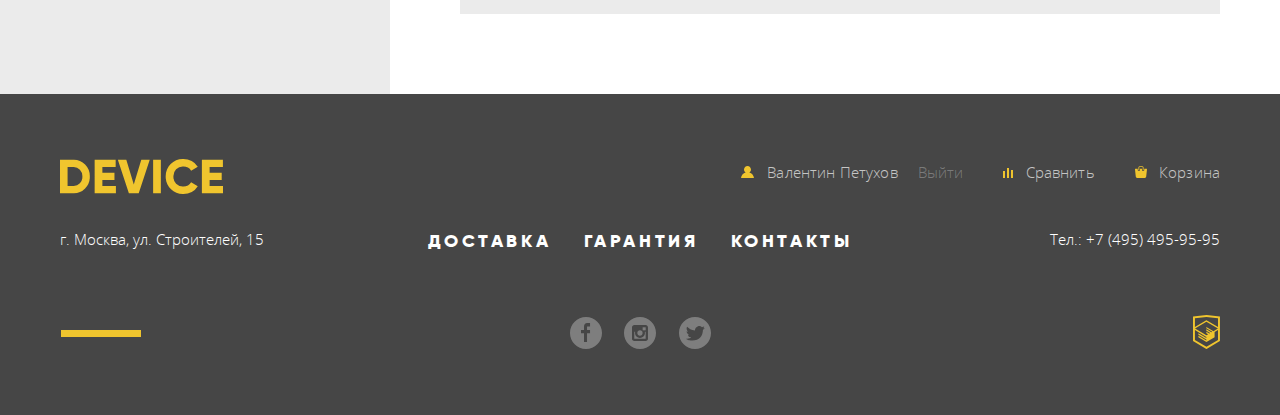
==== commit b6704b3e: "работа над ошибками -1" ====
--- a/catalog.html
+++ b/catalog.html
@@ -4,7 +4,7 @@
     <meta charset="utf-8">
     <title>Device</title>
     <link href="css/normalize.css" rel="stylesheet">
-    <link href="css/style-min.css" rel="stylesheet">
+    <link href="css/style.css" rel="stylesheet">
   </head>
   <body>
     <header class="main-header inner-header">
@@ -127,8 +127,10 @@
                 <li><a href="#" class="sort-by">По типу</a></li>
                 <li><a href="#" class="sort-by">По популярности</a></li>
               </ul>
-              <a href="#" class="sort-direction"><span class="visually-hidden">От меньшего к большему</span></a>
-              <a href="#" class="sort-direction dir-current"><span class="visually-hidden">От большего к меньшему</span></a>
+              <div class="arrows">
+                <a href="#" class="sort-direction"><span class="visually-hidden">От меньшего к большему</span></a>
+                <a href="#" class="sort-direction dir-current"><span class="visually-hidden">От большего к меньшему</span></a>
+              </div>
             </section>
           </div>
         </div>
@@ -342,7 +344,7 @@
           </section>
           <section class="footer-copyright">
             <h2 class="visually-hidden">Сайт разработан</h2>
-            <a class="btn" href="https://htmlacademy.ru">
+            <a class="btn" href="https://htmlacademy.ru/intensive/htmlcss">
               <span class="visually-hidden">HTML Academy</span>
               <svg version="1.1" xmlns="http://www.w3.org/2000/svg" xmlns:xlink="http://www.w3.org/1999/xlink" x="0px" y="0px" width="26.943px" height="34.09px" viewBox="0 0 26.943 34.09" enable-background="new 0 0 26.943 34.09" xml:space="preserve">
                 <path d="M13.62,0.017L13.472,0L0,1.412v24.661l13.473,8.017l13.43-7.99l0.042-0.025V1.412L13.62,0.017z M25.019,12.127L13.495,5.334 L13.494,5.23l-0.087,0.05l-0.088-0.056v0.109L1.925,12.118V3.147l11.548-1.212l11.547,1.212V12.127z M13.405,6.787L24.923,13.5 l-4.479,2.64l-7.093-4.221l-0.014,1.415l5.904,3.513l-0.86,0.507l-5.03-2.992l-0.014,1.415l3.827,2.275l-0.782,0.523l-3.031-1.787 l-0.014,1.413l1.853,1.091l-1.8,1.081L2.034,13.622L13.405,6.787z M1.925,15.127l11.411,6.791l0.016,1.044L5.41,18.234L5.395,19.65 l7.979,4.795l0.018,1.076l-7.973-4.74l-0.013,1.414l8.021,4.822l0.046,0.025l8.143-4.872l-0.011-5.177l3.415-2.036v10.021 L13.472,31.85L1.925,24.979V15.127z"></path>
--- a/css/style.css
+++ b/css/style.css
@@ -0,0 +1,2145 @@
+@font-face {
+  font-family: "Open Sans";
+  src: url("../fonts/web/opensanslight.woff2") format("woff2"),
+  url("../fonts/web/opensanslight.woff") format("woff");
+  font-weight: 300;
+}
+
+@font-face {
+  font-family: "Open Sans";
+  src: url("../fonts/web/opensans.woff2") format("woff2"),
+  url("../fonts/web/opensans.woff") format("woff");
+  font-weight: 400;
+}
+
+@font-face {
+  font-family: "Gilroy";
+  src: url("../fonts/web/gilroylight.woff2") format("woff2"),
+  url("../fonts/web/gilroylight.woff") format("woff");
+  font-weight: 300;
+}
+
+@font-face {
+  font-family: "Gilroy";
+  src: url("../fonts/web/gilroyextrabold.woff2") format("woff2"),
+  url("../fonts/web/gilroyextrabold.woff") format("woff");
+  font-weight: 800;
+}
+
+body {
+  margin: 0;
+  padding: 0;
+  font-family: "Open Sans", Arial, sans-serif;
+  font-size: 15px;
+  line-height: 30px;
+  font-weight: 300;
+  color: #000000;
+  background-color: #ffffff;
+}
+
+a {
+  text-decoration: none;
+}
+
+button {
+  background: transparent;
+  border: none;
+}
+
+.visually-hidden:not(:focus):not(:active),
+input[type="checkbox"].visually-hidden,
+input[type="radio"].visually-hidden {
+  position: absolute;
+  width: 1px;
+  height: 1px;
+  margin: -1px;
+  border: 0;
+  padding: 0;
+  white-space: nowrap;
+  -webkit-clip-path: inset(100%);
+  clip-path: inset(100%);
+  clip: rect(0 0 0 0);
+  overflow: hidden;
+}
+
+.main-container {
+  width: 1160px;
+  margin-left: auto;
+  margin-right: auto;
+}
+
+.inner-container h1 {
+  width: 100%;
+  margin: 0;
+  padding: 0;
+  margin-top: 30px;
+  margin-bottom: 25px;
+  margin-left: 60px;
+  font-family: "Gilroy", Arial, sans-serif;
+  font-weight: 800;
+  font-size: 47px;
+  line-height: 48px;
+  letter-spacing: 0.5px;
+}
+
+.inner-container h2 {
+  margin:0;
+  padding: 22px 0;
+  font-family: "Gilroy", Arial, sans-serif;
+  font-weight: 800;
+  font-size: 16px;
+  line-height: 24px;
+  letter-spacing: 3.4px;
+  text-transform: uppercase;
+}
+
+.inner-row1 {
+  background-image: -webkit-gradient(linear, left top, right top, color-stop(50%, #dcdcdc), color-stop(50%, #ebebeb));
+  background-image: -webkit-linear-gradient(left, #dcdcdc 50%, #ebebeb 50%);
+  background-image: -o-linear-gradient(left, #dcdcdc 50%, #ebebeb 50%);
+  background-image: linear-gradient(to right, #dcdcdc 50%, #ebebeb 50%);;
+}
+
+.inner-row2 {
+  background-image: -webkit-gradient(linear, left top, right top, color-stop(50%, #ebebeb), color-stop(50%, #ffffff));
+  background-image: -webkit-linear-gradient(left, #ebebeb 50%, #ffffff 50%);
+  background-image: -o-linear-gradient(left, #ebebeb 50%, #ffffff 50%);
+  background-image: linear-gradient(to right, #ebebeb 50%, #ffffff 50%);;
+}
+
+.inner-container {
+  display: -webkit-box;
+  display: -ms-flexbox;
+  display: flex;
+  -ms-flex-wrap: wrap;
+  flex-wrap: wrap;
+  width: 1160px;
+  margin-left: auto;
+  margin-right: auto;
+}
+
+.inner-col1 {
+  width: 270px;
+  padding-left: 60px;
+}
+
+.inner-row1 .inner-col1 {
+  background-color: #dcdcdc;
+}
+
+.inner-row2 .inner-col1 {
+  background-color: #ebebeb;
+}
+
+.inner-col2 {
+  width: 760px;
+  padding-left: 70px;
+}
+
+.inner-row1 .inner-col2 {
+  background-color: #ebebeb;
+}
+
+.inner-row2 .inner-col2 {
+  background-color: #ffffff;
+}
+
+.main-header {
+  display: -webkit-box;
+  display: -ms-flexbox;
+  display: flex;
+  width: 1040px;
+  margin-top: 40px;
+  margin-left: auto;
+  margin-right: auto;
+  padding-left: 60px;
+  padding-right: 60px;
+  background-color: #F7E397;
+}
+
+.inner-header {
+  margin-bottom: 10px;
+}
+
+.main-header-logo {
+  position: relative;
+  top: -18px;
+}
+
+.main-navigation {
+  margin: 0;
+  padding: 0;
+  width: 100%;
+}
+
+.site-navigation,
+.user-navigation,
+.index-sub-menu {
+  list-style: none;
+}
+
+.site-navigation {
+  display: -webkit-box;
+  display: -ms-flexbox;
+  display: flex;
+  -webkit-box-align: end;
+  -ms-flex-align: end;
+  align-items: flex-end;
+  margin: 0;
+  padding: 0;
+  padding-bottom: 160px;
+}
+
+.inner-header .site-navigation {
+  padding-bottom: 45px;
+}
+
+.site-navigation li {
+  text-transform: uppercase;
+}
+
+.site-navigation a,
+.user-navigation a,
+.index-sub-menu a {
+  color: #000000;
+}
+
+.site-navigation a {
+  font-family: "Gilroy", Arial, sans-serif;
+  font-weight: 800;
+  font-size: 18px;
+  line-height: 24px;
+  letter-spacing: 3.6px;
+}
+
+.site-navigation > li {
+  margin-left: 35px;
+}
+
+.site-navigation > li:first-child {
+  margin-left: 0;
+  margin-right: auto;
+  padding-right: 32px;
+}
+
+.site-navigation > li:last-child {
+  margin-left: 105px;
+}
+
+.user-navigation {
+  display: -webkit-box;
+  display: -ms-flexbox;
+  display: flex;
+  padding: 0;
+  margin: 0;
+  margin-bottom: 25px;
+  width: 500px;
+  letter-spacing: 0.15px;
+}
+
+.index-sub-menu li {
+  text-transform: none;
+}
+
+.index-sub-menu a {
+  font-family: "Open Sans", Arial, sans-serif;
+  font-weight: 300;
+  font-size: 15px;
+  line-height: 36px;
+  letter-spacing: normal;
+}
+
+.site-navigation a:hover,
+.site-navigation a:focus,
+.user-navigation a:hover,
+.user-navigation a:focus,
+.index-sub-menu a:hover,
+.index-sub-menu a:focus {
+  color: rgba(0, 0, 0, 0.6);
+}
+
+.site-navigation a:active,
+.user-navigation a:active,
+.index-sub-menu a:active {
+  color: rgba(0, 0, 0, 0.3);
+}
+
+.searching {
+  position: relative;
+  width: 440px;
+  margin-right: auto;
+}
+
+.header-container {
+  display: -webkit-box;
+  display: -ms-flexbox;
+  display: flex;
+  margin-bottom: 10px;
+}
+
+.search-field {
+  width: 280px;
+  height: 49px;
+  padding-left: 35px;
+  margin-right: -5px;
+  vertical-align: top;
+  color: #000000;
+  border: none;
+  background-color: #F7E397;
+}
+
+.search-field:focus {
+  border-bottom: 2px solid #000000;
+}
+
+.search-icon {
+  font-size: 0;
+}
+
+.search-icon::before {
+  content: "";
+  position: absolute;
+  top: 17px;
+  left: 0;
+  width: 16px;
+  height: 16px;
+  background-image: url(../img/search.svg);
+  background-repeat: no-repeat;
+}
+
+.search-field::-webkit-input-placeholder {
+  color: rgba(0, 0, 0, 0.3);
+}
+
+.search-field:-moz-placeholder {
+  color: rgba(0, 0, 0, 0.3);
+}
+
+.search-field::-moz-placeholder {
+  color: rgba(0, 0, 0, 0.3);
+}
+
+.search-field:-ms-input-placeholder {
+  color: rgba(0, 0, 0, 0.3);
+}
+
+.search-field:hover::-webkit-input-placeholder {
+  color: rgba(0, 0, 0, 0.6);
+}
+
+.search-field:hover:-moz-placeholder {
+  color: rgba(0, 0, 0, 0.6);
+}
+
+.search-field:hover::-moz-placeholder {
+  color: rgba(0, 0, 0, 0.6);
+}
+
+.search-field:hover:-ms-input-placeholder {
+  color: rgba(0, 0, 0, 0.6);
+}
+
+.search-field:focus::-webkit-input-placeholder {
+  color: rgba(0, 0, 0, 0.6);
+}
+
+.search-field:focus:-moz-placeholder {
+  color: rgba(0, 0, 0, 0.6);
+}
+
+.search-field:focus::-moz-placeholder {
+  color: rgba(0, 0, 0, 0.6);
+}
+
+.search-field:focus:-ms-input-placeholder {
+  color: rgba(0, 0, 0, 0.6);
+}
+
+.search-btn {
+  visibility: hidden;
+  height: 49px;
+  padding-left: 20px;
+  padding-right: 20px;
+  background-color: #F7E397;
+  border: 2px solid #000000;
+  -webkit-transition: 0.2s;
+  -o-transition: 0.2s;
+  transition: 0.2s;
+}
+
+.search-field:focus + .search-btn {
+  visibility: visible;
+}
+
+.search-btn:hover ,
+.search-btn:focus{
+  color: #ffffff;
+  background-color: #000000;
+}
+
+.search-btn:active {
+  color: rgba(255, 255, 255, 0.3);
+  background-color: #000000;
+}
+
+.user-navigation li,
+.footer-user-navigation li {
+  margin-left: 40px;
+}
+
+.user-navigation li:first-of-type,
+.footer-user-navigation li:first-of-type {
+  margin-right: 20px;
+  margin-left: 0;
+  padding-left: 0;
+}
+
+.user-navigation li:nth-last-of-type(3),
+.footer-user-navigation li:nth-last-of-type(3) {
+  padding-left: 0;
+  margin-left: 0;
+  margin-right: auto;
+}
+
+.user-navigation .account-link,
+.user-navigation .login-link,
+.footer-user-navigation .account-link,
+.footer-user-navigation .login-link {
+  margin-left: 0;
+  margin-right: 0;
+}
+
+.login-link,
+.account-link,
+.compare-btn,
+.cart-btn {
+  position: relative;
+}
+
+.login-link svg,
+.account-link svg {
+  margin-right: 9px;
+}
+
+.compare-btn svg {
+  margin-right: 8px;
+}
+
+.cart-btn svg {
+  margin-right: 8px;
+}
+
+.open-item-list-btn {
+  position: relative;
+  padding-right: 32px;
+}
+
+.open-item-list-btn::before,
+.open-item-list-btn::after{
+  content: "";
+  position: absolute;
+  top: 14px;
+  right: 5px;
+  width: 16px;
+  height: 2px;
+  background-color: #b8a974;
+}
+
+.open-item-list-btn::after {
+  -webkit-transform: rotate(90deg);
+  -ms-transform: rotate(90deg);
+  transform: rotate(90deg);
+}
+
+.sub-menu-container {
+  position: absolute;
+  display: -webkit-box;
+  display: -ms-flexbox;
+  display: flex;
+  width: 1040px;
+  min-height: 160px;
+  padding-left: 60px;
+  padding-right: 60px;
+  margin-left: -60px;
+  z-index: -1;
+  background-color: #F7E397;
+  opacity: 0;
+}
+
+.open-item-list-btn:hover .sub-menu-container,
+.open-item-list-link:hover + .sub-menu-container,
+.open-item-list-link:focus + .sub-menu-container,
+.open-item-list-btn > a:hover + .sub-menu-container,
+.open-item-list-btn > a:focus + .sub-menu-container{
+  opacity: 1;
+  z-index: 2;
+  pointer-events: auto;
+}
+
+.open-item-list-btn:focus-within .sub-menu-container {
+  opacity: 1;
+  z-index: 2;
+  pointer-events: auto;
+}
+
+.index-sub-menu {
+  width: 200px;
+  margin-right: 40px;
+  padding: 0;
+  padding-top: 25px;
+  letter-spacing: 0.15px;
+}
+
+.main-button {
+  font-family: "Gilroy", Arial, sans-serif;
+  font-weight: 800;
+  font-size: 18px;
+  line-height: 24px;
+  padding-top: 10px;
+  padding-bottom: 10px;
+  text-transform: uppercase;
+  letter-spacing: 3.6px;
+  color: #000000;
+  background-image: -webkit-gradient(linear, left top, left bottom, from(#f0c52e), to(#f0c52e));
+  background-image: -webkit-linear-gradient(top, #f0c52e, #f0c52e);
+  background-image: -o-linear-gradient(top, #f0c52e, #f0c52e);
+  background-image: linear-gradient(to bottom, #f0c52e, #f0c52e);
+  background-repeat: no-repeat;
+  background-size: 100% 8px;
+  background-position: center;
+  -webkit-transition: 0.1s;
+  -o-transition: 0.1s;
+  transition: 0.1s;
+}
+
+.main-button:hover,
+.main-button:focus {
+  color: #000000;
+  background-size: 100% 100%;
+}
+
+.main-button:active {
+  color: rgba(0, 0, 0, 0.3);
+  background-size: 100% 100%;
+}
+
+.promo-slider {
+  position: relative;
+  width: 1160px;
+  top: -110px;
+  margin-bottom: -110px;
+  z-index: 1;
+}
+
+.promo-slider ol {
+  padding: 0;
+  margin: 0;
+  position: relative;
+  counter-reset: li;
+
+  list-style: none;
+}
+
+.promo-slide h3 {
+  font-family: "Gilroy", Arial, sans-serif;
+  font-weight: 800;
+  font-size: 47px;
+  line-height: 56px;
+  letter-spacing: 0.47px;
+}
+
+.slider-controls {
+  position: absolute;
+  top: 325px;
+  right: 65px;
+  display: -webkit-box;
+  display: -ms-flexbox;
+  display: flex;
+  -webkit-box-pack: end;
+  -ms-flex-pack: end;
+  justify-content: flex-end;
+  font-size: 0;
+}
+
+.slider-info {
+  position: relative;
+}
+
+.slider-info::before {
+  content: "";
+  position: absolute;
+  top: 35px;
+  left: 0;
+  width: 100px;
+  height: 7px;
+  background-color: #ffffff;
+}
+
+.slider-info::after {
+  position: absolute;
+  top: -15px;
+  right: -35px;
+  font-family: "Gilroy", Arial, sans-serif;
+  font-weight: 800;
+  font-size: 179px;
+  line-height: 179px;
+  letter-spacing: 1.79px;
+  color: #ffffff;
+}
+
+.promo-slide::after {
+  content: "0"counter(li);
+  counter-increment: li;
+  position: absolute;
+  top: -15px;
+  right: 40px;
+  font-family: "Gilroy", Arial, sans-serif;
+  font-weight: 800;
+  font-size: 179px;
+  line-height: 179px;
+  letter-spacing: 1.79px;
+  z-index: -1;
+  color: #ffffff;
+  opacity: 0;
+}
+
+.promo-slide.slide-current::after {
+  opacity: 1;
+}
+
+.slider-btn {
+  position: relative;
+  display: block;
+  margin-right: 20px;
+  padding: 0;
+  width: 12px;
+  height: 12px;
+  background: transparent;
+  border: 1px solid #000000;
+  border-radius: 50%;
+}
+
+.slider-btn::before {
+  content: "";
+  position: absolute;
+  top: 50%;
+  left: 50%;
+  -webkit-transform: translate(-50%, -50%);
+  -ms-transform: translate(-50%, -50%);
+  transform: translate(-50%, -50%);
+  width: 4px;
+  height: 4px;
+  border: 1px solid #000;
+  border-radius: 50%;
+  opacity: 0;
+}
+
+.slider-btn.slide-current::before {
+  opacity: 1;
+}
+
+.promo-slide-bth {
+  padding-left: 45px;
+  padding-right: 40px;
+}
+
+.promo-slide {
+  display: -webkit-box;
+  display: -ms-flexbox;
+  display: flex;
+  max-height: 0;
+  padding: 0;
+  margin-bottom: 0;
+  overflow: hidden;
+}
+
+.promo-slide.slide-current {
+  max-height: 506px;
+  margin-bottom: 95px;
+}
+
+.promo-slide p {
+  color: #464646;
+  letter-spacing: 0.15px;
+}
+
+.slider-item-parameters th {
+  padding-top: 5px;
+  color: #464646;
+  font-size: 13px;
+  line-height: 20px;
+  text-align: left;
+  letter-spacing: 0.13px;
+}
+
+.slider-item-parameters td {
+  font-family: "Gilroy", Arial, sans-serif;
+  font-weight: 300;
+  font-size: 36px;
+  line-height: 48px;
+  text-align: left;
+  letter-spacing: 0.36px;
+}
+
+.slider-item-parameters th:nth-child(1),
+.slider-item-parameters th:nth-child(3){
+  width: 157px;
+}
+
+.slider-item-parameters th:nth-child(2) {
+  width: 135px;
+}
+
+.promo-slide h3 {
+  margin-top: 80px;
+  margin-bottom: 17px;
+}
+
+.promo-slide p {
+  margin-bottom: 50px;
+}
+
+.promo-slide table {
+  margin-top: 50px;
+  margin-left: -5px;
+}
+
+.slide1 .slider-img {
+  margin-left: 90px;
+  margin-right: 125px;
+}
+
+.slide1 h3 {
+  width: 410px;
+}
+
+.slide1 p {
+  width: 480px;
+}
+
+.slide2 .slider-img {
+  margin-left: 90px;
+  margin-top: 12px;
+  margin-right: 140px;
+}
+
+.slide2 h3 {
+  width: 260px;
+}
+
+.slide2 p {
+  width: 460px;
+}
+
+.slide3 .slider-img {
+  margin-left: 32px;
+  margin-top: 10px;
+  margin-right: 40px;
+}
+
+.slide3 h3 {
+  width: 550px;
+}
+
+.slide3 p {
+  width: 460px;
+}
+
+.popular-itemgroups-list {
+  display: -webkit-box;
+  display: -ms-flexbox;
+  display: flex;
+  margin: 0;
+  margin-bottom: 180px;
+  padding: 0;
+  list-style: none;
+}
+
+.popular-itemgroups-list li {
+  width: 160px;
+  margin-right: 40px;
+  font-family: "Gilroy", Arial, sans-serif;
+  font-weight: 800;
+  font-size: 18px;
+  line-height: 24px;
+}
+
+.popular-itemgroups-list li:last-child {
+  margin-right: 0;
+}
+
+.popular-itemgroups-link {
+  display: block;
+  position: relative;
+  padding-top: 195px;
+  color: #000000;
+}
+
+.popular-itemgroups-link::before {
+  content: "";
+  position: absolute;
+  top: 0;
+  left: 0;
+  width: 160px;
+  height: 160px;
+  background-color: #F7E397;
+  background-repeat: no-repeat;
+  -webkit-transition: 0.2s;
+  -o-transition: 0.2s;
+  transition: 0.2s;
+}
+
+.popular-itemgroups-link:hover::before,
+.popular-itemgroups-link:focus::before {
+  background-color: #f0c52e;
+}
+
+.popular-itemgroups-link::after {
+  content: "";
+  position: absolute;
+  top: 0;
+  left: 0;
+  width: 160px;
+  height: 160px;
+}
+
+.popular-1::after {
+  background-image: url("../img/popular-1.svg");
+  background-repeat: no-repeat;
+  background-position: center center;
+}
+
+.popular-2::after {
+  background-image: url("../img/popular-2.svg");
+  background-repeat: no-repeat;
+  background-position: center bottom;
+}
+
+.popular-3::after {
+  background-image: url("../img/popular-3.svg");
+  background-repeat: no-repeat;
+  background-position: center center;
+}
+
+.popular-4::after {
+  background-image: url("../img/popular-4.svg");
+  background-repeat: no-repeat;
+  background-position: center center;
+}
+
+.popular-5::after {
+  background-image: url("../img/popular-5.svg");
+  background-repeat: no-repeat;
+  background-position: center center;
+}
+
+.popular-6::after {
+  background-image: url("../img/popular-6.svg");
+  background-repeat: no-repeat;
+  background-position: center center;
+}
+
+.popular-itemgroups-link:active::after {
+  opacity: 0.3;
+}
+
+.popular-itemgroups-link:active {
+  color: rgba(0, 0, 0, 0.3);
+}
+
+.services-button {
+  width: 160px;
+  margin-bottom: 20px;
+  font-family: "Gilroy", Arial, sans-serif;
+  font-weight: 800;
+  font-size: 18px;
+  line-height: 24px;
+  letter-spacing: 3.6px;
+}
+
+.services-current:focus,
+.services-current {
+  width: 100%;
+  color: #F7E397;
+  background-color: #000000;
+  background-image: none;
+  padding-left: 20px;
+  text-align: left;
+}
+
+.services {
+  background-image: -webkit-gradient(linear, left top, left bottom, from(#e5e5e5), to(#e5e5e5));
+  background-image: -webkit-linear-gradient(top, #e5e5e5, #e5e5e5);
+  background-image: -o-linear-gradient(top, #e5e5e5, #e5e5e5);
+  background-image: linear-gradient(to bottom, #e5e5e5, #e5e5e5);
+  background-repeat: no-repeat;
+  background-size: 100% 290px;
+  background-position: top;
+  margin-bottom: 40px;
+}
+
+.services-container {
+  display: -webkit-box;
+  display: -ms-flexbox;
+  display: flex;
+  position: relative;
+  top: -100px;
+  min-height: 320px;
+}
+
+.services-btns {
+  display: -webkit-box;
+  display: -ms-flexbox;
+  display: flex;
+  position: relative;
+  -webkit-box-orient: vertical;
+  -webkit-box-direction: normal;
+  -ms-flex-direction: column;
+  flex-direction: column;
+  padding-top: 80px;
+  padding-bottom: 70px;
+  margin-right: 120px;
+  width: 280px;
+}
+
+.services-btns::after {
+  content: "";
+  position: absolute;
+  top: 0;
+  right: -2px;
+  width: 7px;
+  height: 319px;
+  background-color: #000000;
+}
+
+.services-slides {
+  width: 760px;
+  padding-top: 73px;
+}
+
+.services-slides section:not(.serv-slide-current) {
+  display: none;
+}
+
+.services-slide {
+  position: relative;
+}
+
+.services-slide::after {
+  content: "";
+  position: absolute;
+}
+
+.services-delivery::after {
+  right: 70px;
+  top: 15px;
+  width: 136px;
+  height: 164px;
+  background-image: url("../img/delivery.svg");
+  background-repeat: no-repeat;
+}
+
+.services-warranty::after {
+  right: 50px;
+  top: -10px;
+  width: 171px;
+  height: 195px;
+  background-image: url("../img/warranty.svg");
+  background-repeat: no-repeat;
+}
+
+.services-credit::after {
+  right: 75px;
+  top: -10px;
+  width: 156px;
+  height: 188px;
+  background-image: url("../img/credit.svg");
+  background-repeat: no-repeat;
+}
+
+.services-slide h3 {
+  margin: 0;
+  margin-bottom: 30px;
+  font-family: "Gilroy", Arial, sans-serif;
+  font-weight: 800;
+  font-size: 47px;
+  line-height: 48px;
+  letter-spacing: 0.47px;
+}
+
+.services-slide p {
+  width: 460px;
+  margin-bottom: 75px;
+  color: #464646;
+  letter-spacing: 0.25px;
+}
+
+.brands {
+  display: -webkit-box;
+  display: -ms-flexbox;
+  display: flex;
+  margin-bottom: 95px;
+}
+
+.brands a {
+  margin-right: 40px;
+}
+
+.brands a:last-child {
+  margin-right: 0;
+}
+
+.brands-logo {
+  display: block;
+  -webkit-box-sizing: border-box;
+  box-sizing: border-box;
+  width: 260px;
+  height: 100px;
+  padding-left: 260px;
+}
+
+.logo-1 {
+  background: url("../img/logo-1-gray.jpg") no-repeat;
+}
+
+.logo-2 {
+  background: url("../img/logo-2-gray.jpg") no-repeat;
+}
+
+.logo-3 {
+  background: url("../img/logo-3-gray.jpg") no-repeat;
+}
+
+.logo-4 {
+  background: url("../img/logo-4-gray.jpg") no-repeat;
+}
+
+.brands-logo:hover {
+  padding-left: 0;
+}
+
+.informtion {
+  display: -webkit-box;
+  display: -ms-flexbox;
+  display: flex;
+  -webkit-box-pack: justify;
+  -ms-flex-pack: justify;
+  justify-content: space-between;
+  padding-top: 50px;
+  padding-bottom: 85px;
+}
+
+.about-us::before,
+.contacts::before {
+  content: "";
+  position: absolute;
+  width: 80px;
+  height: 7px;
+  top: -50px;
+  left: 0;
+  background-color: #000000;
+}
+
+.about-us {
+  position: relative;
+  width: 460px;
+}
+
+.about-us h3,
+.contacts h3{
+  margin: 0;
+  margin-bottom: 45px;
+  font-family: "Gilroy", Arial, sans-serif;
+  font-weight: 800;
+  font-size: 47px;
+  line-height: 48px;
+}
+
+.about-us p:first-of-type {
+  letter-spacing: 0.1px;
+}
+
+.about-us p:last-of-type {
+  letter-spacing: -0.2px;
+}
+
+.contacts p {
+  letter-spacing: 0.05px;
+}
+
+.about-us p,
+.contacts p{
+  margin-bottom: 30px;
+  color: #464646;
+}
+
+.about-us-btn {
+  padding-left: 20px;
+  padding-right: 20px;
+}
+
+.delivery-services-list {
+  margin: 0;
+  padding: 0;
+  margin-top: 65px;
+  list-style: none;
+  margin-bottom: 60px;
+}
+
+.delivery-services-list li {
+  position: relative;
+  padding-left: 35px;
+  font-family: "Gilroy", Arial, sans-serif;
+  font-weight: 800;
+  font-size: 16px;
+  line-height: 40px;
+}
+
+.delivery-services-list li::before {
+  content: "";
+  position: absolute;
+  left: 0;
+  top: 15px;
+  width: 4px;
+  height: 4px;
+  border: 2px solid #e6e6e6;
+  border-radius: 50%;
+}
+
+.contacts {
+  position: relative;
+  width: 560px;
+}
+
+.contacts-map {
+  display: block;
+  margin-bottom: 75px;
+  padding-top: 8px;
+}
+
+.contacts-map img {
+  display: block;
+}
+
+.feedback-btn {
+  padding-left: 40px;
+  padding-right: 40px;
+}
+
+.breadcrumbs {
+  display: -webkit-box;
+  display: -ms-flexbox;
+  display: flex;
+  padding: 0;
+  margin: 0;
+  margin-bottom: 45px;
+  margin-left: 60px;
+  list-style: none;
+}
+
+.breadcrumbs li {
+  font-family: "Open Sans", Arial, sans-serif;
+  font-weight: 300;
+  font-size: 14px;
+  line-height: 24px;
+  color: rgba(0, 0, 0, 0.3);
+}
+
+.breadcrumbs-link {
+  position: relative;
+  padding-right: 40px;
+  color: rgba(0, 0, 0, 0.3);
+}
+
+.breadcrumbs-link:hover,
+.breadcrumbs-link:focus{
+  color: rgba(0, 0, 0, 0.6);
+}
+
+.breadcrumbs-link:active {
+  color: rgba(0, 0, 0, 0.1);
+}
+
+.breadcrumbs-link::after {
+  content: "";
+  position: absolute;
+  right: 20px;
+  top: 5px;
+  width: 5px;
+  height: 5px;
+  border-top: 1px solid #000000;
+  border-right: 1px solid #000000;
+  -webkit-transform: rotate(45deg);
+  -ms-transform: rotate(45deg);
+  transform: rotate(45deg);
+}
+
+.filter {
+  width: 205px;
+  padding-top: 70px;
+  margin-left: -5px;
+}
+
+.filter h2 {
+  font-family: "Gilroy", Arial, sans-serif;
+  font-weight: 800;
+  font-size: 16px;
+  line-height: 24px;
+  letter-spacing: 3.2px;
+  text-transform: uppercase;
+  background-color: #d9d9d9;
+}
+
+.filter fieldset {
+  position: relative;
+  padding: 0;
+  padding-top: 67px;
+  padding-bottom: 30px;
+  border: none;
+  border-top: 2px solid #000000;
+}
+
+.filter legend {
+  position: absolute;
+  top: 10px;
+  left: 0;
+
+  font-family: "Gilroy", Arial, sans-serif;
+  font-weight: 800;
+  font-size: 18px;
+  line-height: 24px;
+  letter-spacing: 0.18px;
+}
+
+.price-bar {
+  position: relative;
+  margin-bottom: 10px;
+  margin-left: 5px;
+}
+
+.price-range-bar-empty {
+  position: absolute;
+  width: 195px;
+  height: 2px;
+  background-color: #dbdbdb;
+}
+
+.price-range-bar-full {
+  position: absolute;
+  width: 110px;
+  height: 2px;
+  background-color: #91c92f;
+}
+
+.price-start,
+.price-end {
+  position: absolute;
+  width: 4px;
+  height: 4px;
+  padding: 0;
+  border: 8px solid #ffffff;
+  background-color: #ababab;
+  -webkit-box-shadow: 0 2px 1px 0 #cfcfcf;
+  box-shadow: 0 2px 1px 0 #cfcfcf;
+  border-radius: 50%;
+  -webkit-transform: translate(-50%,-50%);
+  -ms-transform: translate(-50%,-50%);
+  transform: translate(-50%,-50%);
+}
+
+.price-start:active,
+.price-end:active {
+  -webkit-transform: translate(-50%,-50%) scale(1.1);
+  -ms-transform: translate(-50%,-50%) scale(1.1);
+  transform: translate(-50%,-50%) scale(1.1);
+}
+
+.price-end {
+  left: 110px;
+}
+
+.filter-price input {
+  width: 65px;
+  font-family: "Gilroy", Arial, sans-serif;
+  font-weight: 300;
+  font-size: 14px;
+  line-height: 24px;
+  color: rgba(0, 0, 0, 0.2);
+  background-color: #ebebeb;
+  border: none;
+}
+
+.filter-price label {
+  font-family: "Gilroy", Arial, sans-serif;
+  font-weight: 300;
+  font-size: 14px;
+  line-height: 24px;
+  letter-spacing: 0.5px;
+  color: rgba(0, 0, 0, 0.2);
+}
+
+.filter ul {
+  list-style: none;
+  padding: 0;
+}
+
+.filter-color {
+  margin: 0;
+  padding: 0;
+  margin-top: -15px;
+}
+
+.filter-bluetooth {
+  margin: 0;
+  margin-top: -15px;
+}
+
+.filter-color label,
+.filter-bluetooth label {
+  position: relative;
+  padding-left: 40px;
+  padding-top: 5px;
+  font-family: "Open Sans", Arial, sans-serif;
+  font-weight: 300;
+  font-size: 14px;
+  line-height: 40px;
+  color: #000000;
+}
+
+.filter-color label::before {
+  content: "";
+  position: absolute;
+  top: 2px;
+  left: 0;
+  width: 19px;
+  height: 19px;
+  border: 2px solid #000000;
+  border-radius: 2px;
+}
+
+.filter-bluetooth label::before {
+  content: "";
+  position: absolute;
+  top: 2px;
+  left: 0;
+  width: 17px;
+  height: 17px;
+  border: 4px solid #000000;
+  border-radius: 50%;
+}
+
+input[type="number"]::-webkit-outer-spin-button,
+input[type="number"]::-webkit-inner-spin-button {
+  -webkit-appearance: none;
+  margin: 0;
+}
+input[type="number"] {
+  -moz-appearance: textfield;
+}
+
+input[type="checkbox"]:checked + label::before{
+  border: none;
+  width: 27px;
+  height: 23px;
+  background-image: url("../img/checkbox-on.svg");
+  background-repeat: no-repeat;
+}
+
+input[type="checkbox"]:focus + label::before,
+input[type="radio"]:focus + label::before {
+  outline: 2px solid #9cbef5;
+}
+
+input[type="radio"]:checked + label::after {
+  content: "";
+  position: absolute;
+  top: 10px;
+  left: 8px;
+  width: 9px;
+  height: 9px;
+  background-color: #000000;
+  border-radius: 50%;
+}
+
+.filter-color .disabled,
+.filter-bluetooth .disabled {
+  color: #a6a6a6;
+}
+
+.filter .main-button {
+  width: 100%;
+}
+
+.sort {
+  display: -webkit-box;
+  display: -ms-flexbox;
+  display: flex;
+  background-color: #ebebeb;
+}
+
+.sort h2 {
+  margin-right: 52px;
+  font-family: "Gilroy", Arial, sans-serif;
+  font-weight: 800;
+  font-size: 16px;
+  line-height: 24px;
+  letter-spacing: 3.5px;
+  text-transform: uppercase;
+}
+
+.sort ul {
+  display: -webkit-box;
+  display: -ms-flexbox;
+  display: flex;
+  -webkit-box-flex: 1;
+  -ms-flex-positive: 1;
+  flex-grow: 1;
+  width: 300px;
+  margin: 0;
+  padding: 0;
+  list-style: none;
+  letter-spacing: 0.25px;
+}
+
+.sort li {
+  margin-right: 30px;
+  padding-top: 25px;
+  padding-bottom: 26px;
+  font-family: "Open Sans", Arial, sans-serif;
+  font-weight: 300;
+  font-size: 14px;
+  line-height: 18px;
+}
+
+.arrows {
+  display: flex;
+}
+
+.sort-direction {
+  position: relative;
+  margin-top: 30px;
+  margin-left: 20px;
+  opacity: 0.3;
+}
+
+.sort-direction:first-of-type {
+  width: 11px;
+  height: 10px;
+  background-image: url("../img/dir-arrow.png");
+  background-repeat: no-repeat;
+  -webkit-transform: rotate(180deg);
+  -ms-transform: rotate(180deg);
+  transform: rotate(180deg);
+}
+
+.sort-direction:last-of-type {
+  width: 11px;
+  height: 10px;
+  background-image: url("../img/dir-arrow.png");
+  background-repeat: no-repeat;
+}
+
+.sort-direction.dir-current {
+  opacity: 1;
+}
+
+.sort-direction:hover,
+.sort-direction:focus{
+  opacity: 0.6;
+}
+
+.sort a {
+  color: rgba(0, 0, 0, 0.3);
+}
+
+.sort a:hover,
+.sort a:focus{
+  color: rgba(0, 0, 0, 0.6);
+}
+
+.sort .sort-current,
+.sort .dir-current,
+.sort a:active {
+  color: #000000;
+}
+
+.items {
+  display: -webkit-box;
+  display: -ms-flexbox;
+  display: flex;
+  -ms-flex-wrap: wrap;
+  flex-wrap: wrap;
+  -webkit-box-pack: justify;
+  -ms-flex-pack: justify;
+  justify-content: space-between;
+  padding-top: 70px;
+}
+
+.device {
+  position: relative;
+  display: -webkit-box;
+  display: -ms-flexbox;
+  display: flex;
+  -ms-flex-wrap: wrap;
+  flex-wrap: wrap;
+  -ms-flex-line-pack: start;
+  align-content: flex-start;
+  -webkit-box-pack: justify;
+  -ms-flex-pack: justify;
+  justify-content: space-between;
+  width: 360px;
+  margin-bottom: 45px;
+}
+
+.device-new::before {
+  content: "NEW";
+  position: absolute;
+  top: 50px;
+  right: 43px;
+  color: #000000;
+  font-family: "Gilroy", Arial, sans-serif;
+  font-weight: 800;
+  font-size: 14px;
+  line-height: 24px;
+  opacity: 0.2;
+}
+
+.device-new::after {
+  content: "";
+  position: absolute;
+  top: 30px;
+  right: 30px;
+  width: 56px;
+  height: 56px;
+  border: 2px solid #000000;
+  border-radius: 50%;
+  opacity: 0.1;
+}
+
+.device-pic {
+  margin-bottom: 32px;
+}
+
+.device h2 {
+  width: 260px;
+  padding: 0;
+  margin: 0;
+  font-family: "Gilroy", Arial, sans-serif;
+  font-weight: 800;
+  font-size: 18px;
+  line-height: 24px;
+  letter-spacing: 0.18px;
+  text-transform: none;
+}
+
+.device:hover .buy-compare,
+.device:focus .buy-compare {
+  display: -webkit-box;
+  display: -ms-flexbox;
+  display: flex;
+}
+
+.buy-compare {
+  display: none;
+  position: absolute;
+  -webkit-box-orient: vertical;
+  -webkit-box-direction: normal;
+  -ms-flex-direction: column;
+  flex-direction: column;
+  -webkit-box-align: center;
+  -ms-flex-align: center;
+  align-items: center;
+  width: 360px;
+  height: 380px;
+  background-color: rgba(238, 238, 238, 0.7);
+}
+
+.buy-compare .main-button {
+  margin-top: 175px;
+  padding-left: 40px;
+  padding-right: 40px;
+}
+
+.buy-compare .main-button:hover,
+.buy-compare .main-button:focus {
+  background-color: #f0c52e;
+}
+
+.buy-compare .main-button:active {
+  color: rgba(0, 0, 0, 0.3);
+}
+
+.add-to-compare-btn {
+  font-family: "Open Sans", Arial, sans-serif;
+  font-weight: 300;
+  font-size: 13px;
+  line-height: 36px;
+  color: rgba(0, 0, 0, 0.5);
+}
+
+.add-to-compare-btn:hover,
+.add-to-compare-btn:focus {
+  color: #000000;
+}
+
+.add-to-compare-btn:active {
+  color: rgba(0, 0, 0, 0.2);
+}
+
+.device-name {
+  font-family: "Gilroy", Arial, sans-serif;
+  font-weight: 800;
+  font-size: 18px;
+  line-height: 24px;
+}
+
+.device-name a {
+  color: #000000;
+}
+
+.device-price {
+  font-family: "Gilroy", Arial, sans-serif;
+  font-weight: 300;
+  font-size: 16px;
+  line-height: 24px;
+  color: #464646;
+  width: 100px;
+  text-align: right;
+  letter-spacing: 0.2px;
+}
+
+.paginator {
+  display: -webkit-box;
+  display: -ms-flexbox;
+  display: flex;
+  -webkit-box-pack: justify;
+  -ms-flex-pack: justify;
+  justify-content: space-between;
+  padding-top: 25px;
+  padding-bottom: 20px;
+  padding-left: 30px;
+  padding-right: 27px;
+  margin-bottom: 80px;
+  margin-top: -10px;
+  font-family: "Gilroy", Arial, sans-serif;
+  font-weight: 800;
+  font-size: 16px;
+  line-height: 24px;
+  letter-spacing: 3.2px;
+  text-transform: uppercase;
+  background-color: #ebebeb;
+}
+
+.paginator ul {
+  display: -webkit-box;
+  display: -ms-flexbox;
+  display: flex;
+  -ms-flex-pack: distribute;
+  justify-content: space-around;
+  width: 120px;
+  margin: 0;
+  padding: 0;
+  padding-left: 10px;
+  list-style: none;
+}
+
+.paginator a {
+  color: rgba(0, 0, 0, 0.3);
+}
+
+.paginator .back,
+.paginator .active-page,
+.paginator .forward {
+  color: #000000;
+}
+
+.paginator .back:hover,
+.paginator .back:focus,
+.paginator .forward:hover,
+.paginator .forward:focus {
+  background-color: #d9d9d9;
+}
+
+.paginator .back:active,
+.paginator .forward:active {
+  color: rgba(0, 0, 0, 0.3);
+}
+
+.paginator .page:hover,
+.paginator .page:focus{
+  color: rgba(0, 0, 0, 0.6);
+}
+
+.paginator .page:active {
+  color: #000000;
+}
+
+.main-footer {
+  padding-top: 65px;
+  padding-bottom: 30px;
+  color: #ffffff;
+
+  background-color: #464646;
+}
+
+.main-footer .main-container {
+  display: -webkit-box;
+  display: -ms-flexbox;
+  display: flex;
+  -webkit-box-orient: vertical;
+  -webkit-box-direction: normal;
+  -ms-flex-direction: column;
+  flex-direction: column;
+}
+
+.main-footer-logo svg,
+.footer-user-navigation svg {
+  fill: #f0c52e;
+}
+
+.footer-container {
+  display: -webkit-box;
+  display: -ms-flexbox;
+  display: flex;
+  -webkit-box-pack: justify;
+  -ms-flex-pack: justify;
+  justify-content: space-between;
+  margin-bottom: 21px;
+}
+
+.footer-user-navigation {
+  display: -webkit-box;
+  display: -ms-flexbox;
+  display: flex;
+  margin: 0;
+  padding: 0;
+  margin-top: -2px;
+  letter-spacing: 0.15px;
+}
+
+.footer-user-navigation .logout-link {
+  color: rgba(255, 255, 255, 0.3);
+}
+
+.footer-user-navigation .logout-link:hover,
+.footer-user-navigation .logout-link:focus {
+  color: #ffffff;
+}
+
+.footer-user-navigation .logout-link:active {
+  color: rgba(255, 255, 255, 0.6);
+}
+
+.footer-user-navigation,
+.footer-site-navigation {
+  list-style: none;
+}
+
+.footer-address,
+.footer-site-navigation,
+.footer-phone {
+  margin: 0;
+  padding: 0;
+}
+
+.footer-address,
+.footer-phone {
+  width: 215px;
+}
+
+.footer-phone {
+  text-align: right;
+}
+
+.footer-site-navigation {
+  display: -webkit-box;
+  display: -ms-flexbox;
+  display: flex;
+  width: 425px;
+  margin-right: auto;
+  margin-left: auto;
+  -webkit-box-pack: justify;
+  -ms-flex-pack: justify;
+  justify-content: space-between;
+  padding-top: 2px;
+  margin-bottom: 25px;
+}
+
+.footer-site-navigation a {
+  font-family: "Gilroy", Arial, sans-serif;
+  font-weight: 800;
+  font-size: 18px;
+  line-height: 24px;
+  color: #ffffff;
+  letter-spacing: 3.6px;
+  text-transform: uppercase;
+}
+
+.footer-site-navigation a:hover,
+.footer-site-navigation a:focus{
+  color: rgba(255, 255, 255, 0.6);
+}
+
+.footer-user-navigation a {
+  color: rgba(255, 255, 255, 0.7);
+}
+
+.footer-user-navigation a:hover,
+.footer-user-navigation a:focus{
+  color: #ffffff;
+}
+
+.footer-user-navigation a:active,
+.footer-site-navigation a:active{
+  color: rgba(255, 255, 255, 0.3);
+}
+
+.footer-social {
+  display: -webkit-box;
+  display: -ms-flexbox;
+  display: flex;
+  position: relative;
+  -webkit-box-pack: center;
+  -ms-flex-pack: center;
+  justify-content: center;
+  margin-left: auto;
+  margin-right: auto;
+  padding-left: 27px;
+}
+
+.footer-social::before {
+  content: "";
+  position: absolute;
+  left: -482px;
+  top: 28px;
+  width: 80px;
+  height: 7px;
+  background-color: #f0c52e;
+}
+
+.footer-social ul {
+  display: -webkit-box;
+  display: -ms-flexbox;
+  display: flex;
+  -ms-flex-wrap: wrap;
+  flex-wrap: wrap;
+  -webkit-box-pack: justify;
+  -ms-flex-pack: justify;
+  justify-content: space-between;
+  width: 141px;
+  padding: 0;
+  list-style: none;
+}
+
+.social-btn {
+  display: -webkit-box;
+  display: -ms-flexbox;
+  display: flex;
+  -webkit-box-align: center;
+  -ms-flex-align: center;
+  align-items: center;
+  -webkit-box-pack: center;
+  -ms-flex-pack: center;
+  justify-content: center;
+  width: 32px;
+  height: 32px;
+  opacity: 0.3;
+  -webkit-transition: 0.2s;
+  -o-transition: 0.2s;
+  transition: 0.2s;
+}
+
+.social-btn:hover,
+.social-btn:focus {
+  opacity: 0.6;
+}
+
+.social-btn:active {
+  opacity: 0.1;
+}
+
+.footer-copyright {
+  width: 27px;
+  padding-top: 13px;
+}
+
+.footer-copyright svg {
+  fill: #f0c52e;
+}
+
+.footer-copyright:hover,
+.footer-copyright:focus {
+  opacity: 0.6;
+}
+
+.footer-copyright:active {
+  opacity: 0.3;
+}
+
+.modal-content-close {
+  position: absolute;
+  top: 22px;
+  right: 22px;
+  width: 55px;
+  height: 55px;
+  border-radius: 50%;
+
+  font-size: 1px;
+  color: transparent;
+
+  background-color: #F7E397;
+}
+
+.modal-content-close::before,
+.modal-content-close::after {
+  content: "";
+  position: absolute;
+  top: 50%;
+  right: 50%;
+  width: 30px;
+  height: 2px;
+  background-color: #ffffff;
+}
+
+.modal-content-close::before {
+  -webkit-transform: translateX(50%) rotate(45deg);
+  -ms-transform: translateX(50%) rotate(45deg);
+  transform: translateX(50%) rotate(45deg);
+}
+
+.modal-content-close::after {
+  -webkit-transform: translateX(50%) rotate(-45deg);
+  -ms-transform: translateX(50%) rotate(-45deg);
+  transform: translateX(50%) rotate(-45deg);
+}
+
+@-webkit-keyframes bounce {
+  0% {
+    margin-top: -2000px;
+  }
+
+  70% {
+    margin-top: 30px;
+  }
+
+  90% {
+    margin-top: -10px;
+  }
+
+  100% {
+    margin-top: 0;
+  }
+}
+
+@keyframes bounce {
+  0% {
+    margin-top: -2000px;
+  }
+
+  70% {
+    margin-top: 30px;
+  }
+
+  90% {
+    margin-top: -10px;
+  }
+
+  100% {
+    margin-top: 0;
+  }
+}
+
+@-webkit-keyframes shake {
+  0%,
+  100% {
+    margin-left: 0;
+  }
+
+  10%,
+  30%,
+  50%,
+  70%,
+  90% {
+    margin-left: -10px;
+  }
+
+  20%,
+  40%,
+  60%,
+  80% {
+    margin-left: 10px;
+  }
+}
+
+@keyframes shake {
+  0%,
+  100% {
+    margin-left: 0;
+  }
+
+  10%,
+  30%,
+  50%,
+  70%,
+  90% {
+    margin-left: -10px;
+  }
+
+  20%,
+  40%,
+  60%,
+  80% {
+    margin-left: 10px;
+  }
+}
+
+.modal-content-feedback {
+  display: none;
+  position: fixed;
+  top: 50%;
+  left: 50%;
+  -webkit-transform: translate(-50%,-50%);
+  -ms-transform: translate(-50%,-50%);
+  transform: translate(-50%,-50%);
+  z-index: 100;
+  width: 960px;
+  -webkit-box-sizing: border-box;
+  box-sizing: border-box;
+  max-height: 100vh;
+  overflow-y: auto;
+  margin-left: auto;
+  margin-right: auto;
+  padding-left: 100px;
+  padding-right: 100px;
+  padding-top: 95px;
+  padding-bottom: 80px;
+  background-color: #ffffff;
+  -webkit-box-shadow: 0 10px 20px 0 rgba(0, 0, 0, 0.2);
+  box-shadow: 0 10px 20px 0 rgba(0, 0, 0, 0.2);
+}
+
+.modal-content-feedback form {
+  display: -webkit-box;
+  display: -ms-flexbox;
+  display: flex;
+  -ms-flex-wrap: wrap;
+  flex-wrap: wrap;
+  -webkit-box-pack: justify;
+  -ms-flex-pack: justify;
+  justify-content: space-between;
+}
+
+.modal-content-feedback label {
+  width: 360px;
+  margin-bottom: 10px;
+
+  font-family: "Gilroy", Arial, sans-serif;
+  font-weight: 800;
+  font-size: 18px;
+  line-height: 24px;
+  color: #000000;
+}
+
+.modal-content-feedback label:last-of-type {
+  width: 100%;
+}
+
+.modal-content-feedback input,
+.modal-content-feedback textarea {
+  font-family: "Open Sans", Arial, sans-serif;
+  font-weight: 400;
+  font-size: 14px;
+  line-height: 18px;
+}
+
+.modal-content-feedback textarea {
+  width: 100%;
+  margin-bottom: 32px;
+}
+
+.modal-content-feedback input {
+  width: 360px;
+  margin-bottom: 35px;
+}
+
+.modal-col {
+  width: 360px;
+}
+
+.modal-content-feedback input {
+  height: 50px;
+  width: 336px;
+  overflow: hidden;
+}
+
+.modal-content-feedback textarea {
+  height: 122px;
+  padding: 15px 20px;
+}
+
+.modal-content-feedback input,
+.modal-content-feedback textarea {
+  padding-left: 20px;
+  background-color: #f2f2f2;
+  border: 2px solid transparent;
+}
+
+.modal-content-feedback input:hover,
+.modal-content-feedback textarea:hover {
+  background-color: #eaeaea;
+}
+
+.modal-content-feedback input:focus,
+.modal-content-feedback input:active,
+.modal-content-feedback textarea:focus,
+.modal-content-feedback textarea:active{
+  font-family: "Open Sans", Arial, sans-serif;
+  font-weight: 400;
+  font-size: 14px;
+  line-height: 18px;
+  color: #464646;
+
+  background-color: #ffffff;
+  border: 2px solid #f0c52e;
+}
+
+.modal-content-feedback .main-button {
+  padding-left: 35px;
+  padding-right: 35px;
+}
+
+.index-map {
+  display: none;
+  position: fixed;
+  top: 50%;
+  left: 50%;
+  -webkit-transform: translate(-50%,-50%);
+  -ms-transform: translate(-50%,-50%);
+  transform: translate(-50%,-50%);
+  z-index: 100;
+  width: 960px;
+  -webkit-box-sizing: border-box;
+  box-sizing: border-box;
+  max-height: 100vh;
+  overflow-y: auto;
+  margin-left: auto;
+  margin-right: auto;
+  -webkit-box-shadow: 0 10px 20px 0 rgba(0, 0, 0, 0.2);
+  box-shadow: 0 10px 20px 0 rgba(0, 0, 0, 0.2);
+}
+
+.map-script iframe {
+  display: block;
+  border: none;
+}
+
+.modal-show {
+  display: block;
+  -webkit-animation: bounce 0.6s;
+  animation: bounce 0.6s;
+}
+
+.modal-error {
+  -webkit-animation: shake 0.6s;
+  animation: shake 0.6s;
+}
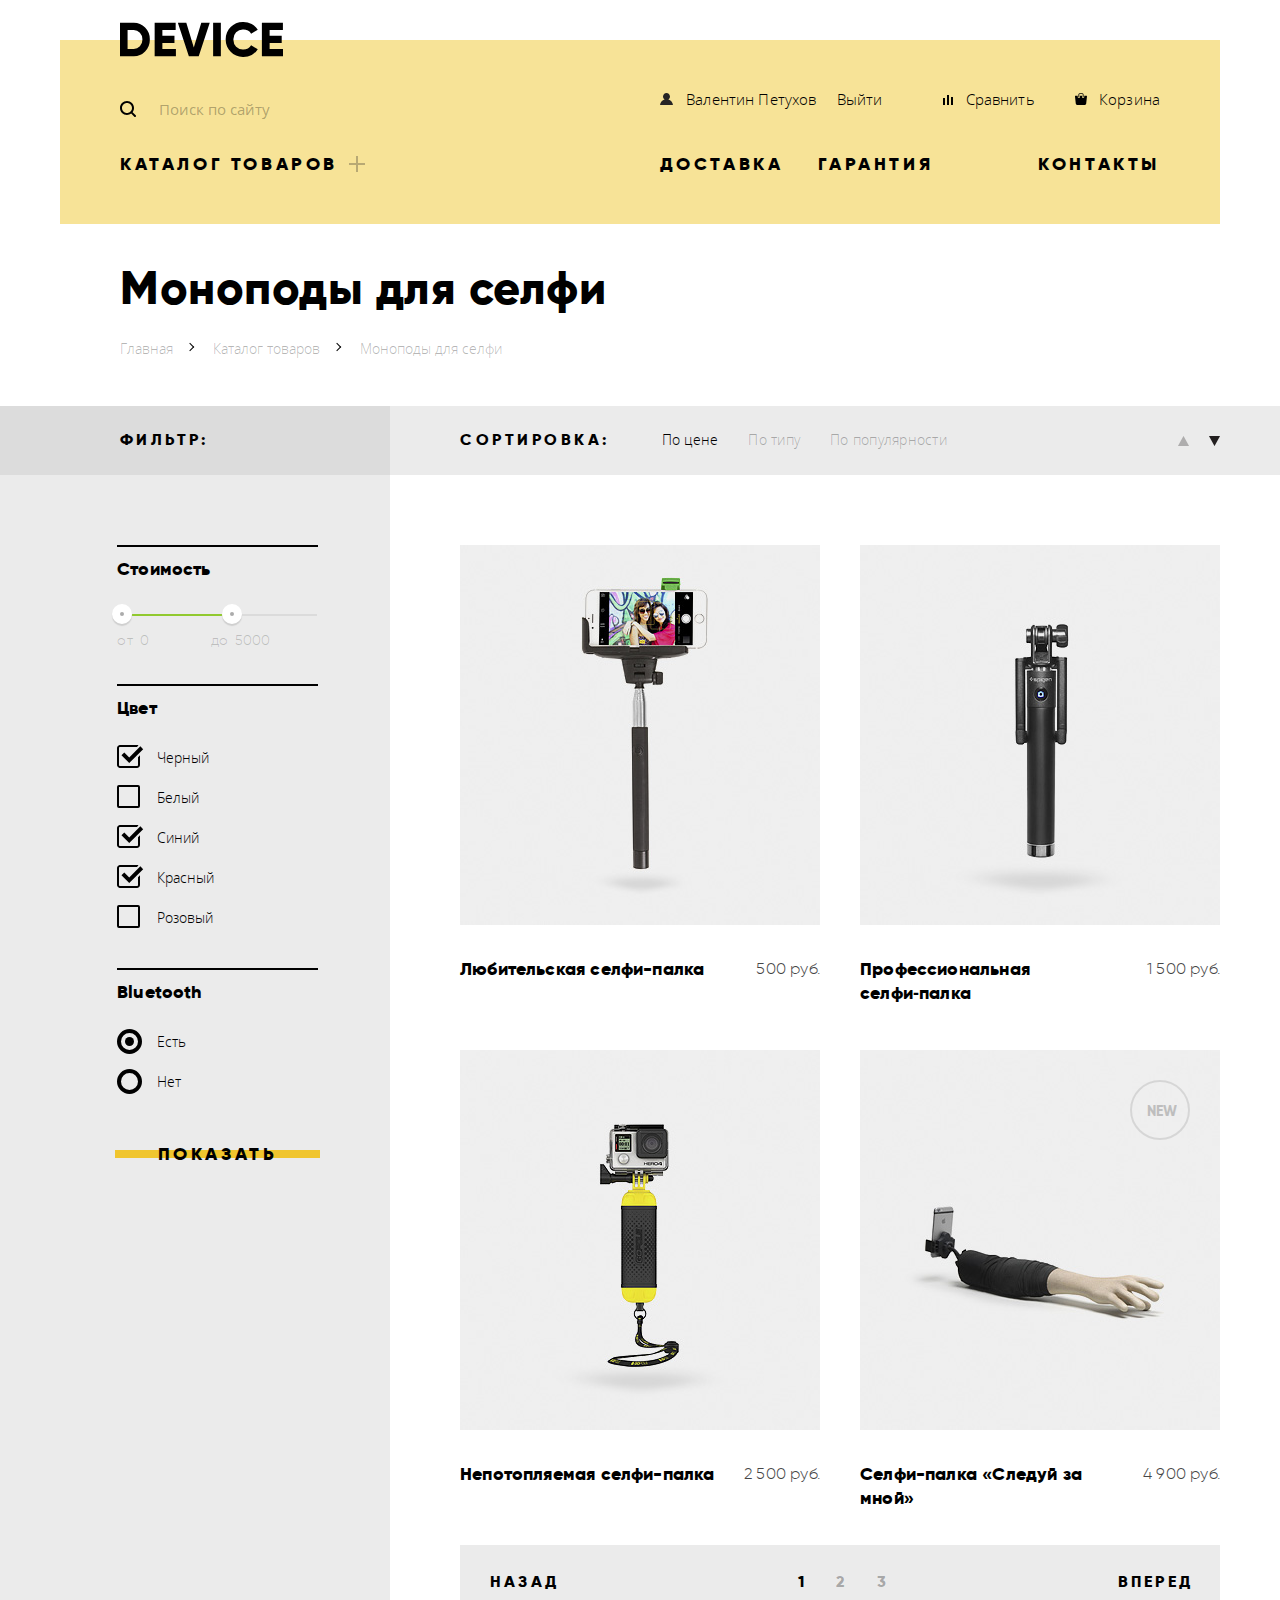
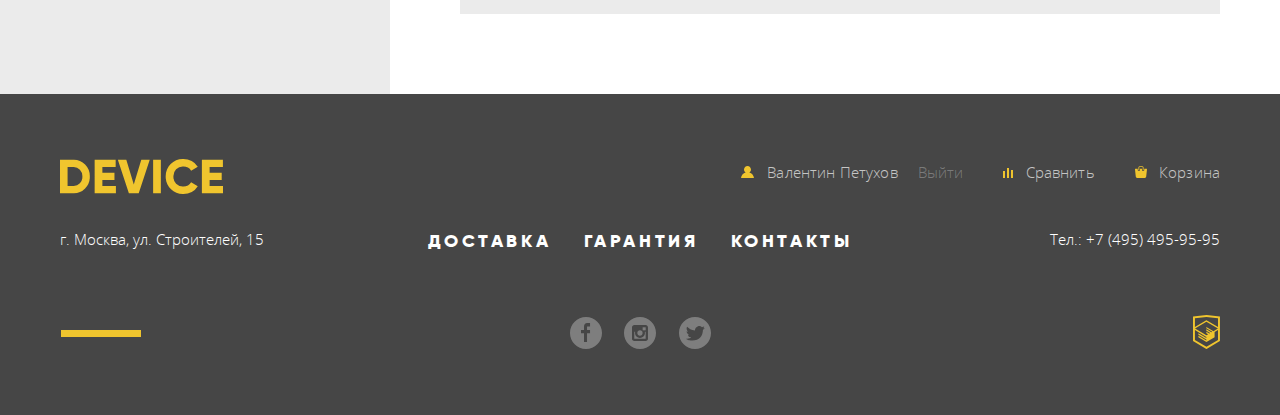
==== commit 8672fb31: "работа над ошибками - 2" ====
--- a/catalog.html
+++ b/catalog.html
@@ -4,7 +4,7 @@
     <meta charset="utf-8">
     <title>Device</title>
     <link href="css/normalize.css" rel="stylesheet">
-    <link href="css/style.css" rel="stylesheet">
+    <link href="css/style-min.css" rel="stylesheet">
   </head>
   <body>
     <header class="main-header inner-header">
@@ -15,7 +15,7 @@
         <div class="header-container">
           <form class="searching" action="https://echo.htmlacademy.ru" method="get">
             <label class="search-icon" for="search-field">Поиск</label>
-            <input type="text" class="search-field" id="search-field" placeholder="Поиск по сайту">
+            <input type="search" class="search-field" id="search-field" placeholder="Поиск по сайту">
             <button type="submit" class="search-btn">Найти</button>
           </form>
           <ul class="user-navigation">
--- a/css/style-min.css
+++ b/css/style-min.css
@@ -0,0 +1 @@
+@font-face{font-family:"Open Sans";src:url(../fonts/web/opensanslight.woff2) format("woff2"),url(../fonts/web/opensanslight.woff) format("woff");font-weight:300}@font-face{font-family:"Open Sans";src:url(../fonts/web/opensans.woff2) format("woff2"),url(../fonts/web/opensans.woff) format("woff");font-weight:400}@font-face{font-family:"Gilroy";src:url(../fonts/web/gilroylight.woff2) format("woff2"),url(../fonts/web/gilroylight.woff) format("woff");font-weight:300}@font-face{font-family:"Gilroy";src:url(../fonts/web/gilroyextrabold.woff2) format("woff2"),url(../fonts/web/gilroyextrabold.woff) format("woff");font-weight:800}body{margin:0;padding:0;font-family:"Open Sans",Arial,sans-serif;font-size:15px;line-height:30px;font-weight:300;color:#000;background-color:#fff}a{text-decoration:none}.visually-hidden:not(:focus):not(:active),input[type="checkbox"].visually-hidden,input[type="radio"].visually-hidden{position:absolute;width:1px;height:1px;margin:-1px;border:0;padding:0;white-space:nowrap;-webkit-clip-path:inset(100%);clip-path:inset(100%);clip:rect(0 0 0 0);overflow:hidden}.main-container{width:1160px;margin-left:auto;margin-right:auto}.inner-container h1{width:100%;margin:0;padding:0;margin-top:30px;margin-bottom:25px;margin-left:60px;font-family:"Gilroy",Arial,sans-serif;font-weight:800;font-size:47px;line-height:48px;letter-spacing:.5px}.inner-container h2{margin:0;padding:22px 0;font-family:"Gilroy",Arial,sans-serif;font-weight:800;font-size:16px;line-height:24px;letter-spacing:3.4px;text-transform:uppercase}.inner-row1{background-image:-webkit-gradient(linear,left top,right top,color-stop(50%,#dcdcdc),color-stop(50%,#ebebeb));background-image:-webkit-linear-gradient(left,#dcdcdc 50%,#ebebeb 50%);background-image:-o-linear-gradient(left,#dcdcdc 50%,#ebebeb 50%);background-image:linear-gradient(to right,#dcdcdc 50%,#ebebeb 50%);}.inner-row2{background-image:-webkit-gradient(linear,left top,right top,color-stop(50%,#ebebeb),color-stop(50%,#ffffff));background-image:-webkit-linear-gradient(left,#ebebeb 50%,#ffffff 50%);background-image:-o-linear-gradient(left,#ebebeb 50%,#ffffff 50%);background-image:linear-gradient(to right,#ebebeb 50%,#ffffff 50%);}.inner-container{display:-webkit-box;display:-ms-flexbox;display:flex;-ms-flex-wrap:wrap;flex-wrap:wrap;width:1160px;margin-left:auto;margin-right:auto}.inner-col1{width:270px;padding-left:60px}.inner-row1 .inner-col1{background-color:#dcdcdc}.inner-row2 .inner-col1{background-color:#ebebeb}.inner-col2{width:760px;padding-left:70px}.inner-row1 .inner-col2{background-color:#ebebeb}.inner-row2 .inner-col2{background-color:#fff}.main-header{display:-webkit-box;display:-ms-flexbox;display:flex;width:1040px;margin-top:40px;margin-left:auto;margin-right:auto;padding-left:60px;padding-right:60px;background-color:#F7E397}.inner-header{margin-bottom:10px}.main-header-logo{position:relative;top:-18px}.main-navigation{margin:0;padding:0;width:100%}.site-navigation,.user-navigation,.index-sub-menu{list-style:none}.site-navigation{display:-webkit-box;display:-ms-flexbox;display:flex;-ms-flex-wrap:wrap;flex-wrap:wrap;-webkit-box-align:end;-ms-flex-align:end;align-items:flex-end;margin:0;padding:0;padding-bottom:160px}.inner-header .site-navigation{padding-bottom:45px}.site-navigation li{text-transform:uppercase}.site-navigation a,.user-navigation a,.index-sub-menu a{color:#000}.site-navigation a{font-family:"Gilroy",Arial,sans-serif;font-weight:800;font-size:18px;line-height:24px;letter-spacing:3.6px}.site-navigation>li{margin-left:35px}.site-navigation>li:first-child{margin-left:0;margin-right:auto;padding-right:32px}.site-navigation>li:last-child{margin-left:105px}.user-navigation{display:-webkit-box;display:-ms-flexbox;display:flex;-ms-flex-wrap:wrap;flex-wrap:wrap;padding:0;margin:0;margin-bottom:25px;width:500px;letter-spacing:.15px}.index-sub-menu li{text-transform:none}.index-sub-menu a{font-family:"Open Sans",Arial,sans-serif;font-weight:300;font-size:15px;line-height:36px;letter-spacing:normal}.site-navigation a:hover,.site-navigation a:focus,.user-navigation a:hover,.user-navigation a:focus,.index-sub-menu a:hover,.index-sub-menu a:focus{color:rgba(0,0,0,.6)}.site-navigation a:active,.user-navigation a:active,.index-sub-menu a:active{color:rgba(0,0,0,.3)}.searching{position:relative;width:440px;margin-right:auto}.header-container{display:-webkit-box;display:-ms-flexbox;display:flex;margin-bottom:10px}.search-field{width:280px;height:49px;padding-left:35px;margin-right:-5px;vertical-align:top;color:#000;border:none;background-color:#F7E397}.search-field:focus{border-bottom:2px solid #000}.search-icon{font-size:0}.search-icon::before{content:"";position:absolute;top:17px;left:0;width:16px;height:16px;background-image:url(../img/search.svg);background-repeat:no-repeat}.search-field::-webkit-input-placeholder{color:rgba(0,0,0,.3)}.search-field:-moz-placeholder{color:rgba(0,0,0,.3)}.search-field::-moz-placeholder{color:rgba(0,0,0,.3)}.search-field:-ms-input-placeholder{color:rgba(0,0,0,.3)}.search-field:hover::-webkit-input-placeholder{color:rgba(0,0,0,.6)}.search-field:hover:-moz-placeholder{color:rgba(0,0,0,.6)}.search-field:hover::-moz-placeholder{color:rgba(0,0,0,.6)}.search-field:hover:-ms-input-placeholder{color:rgba(0,0,0,.6)}.search-field:focus::-webkit-input-placeholder{color:rgba(0,0,0,.6)}.search-field:focus:-moz-placeholder{color:rgba(0,0,0,.6)}.search-field:focus::-moz-placeholder{color:rgba(0,0,0,.6)}.search-field:focus:-ms-input-placeholder{color:rgba(0,0,0,.6)}.search-btn{visibility:hidden;height:49px;padding-left:20px;padding-right:20px;background-color:#F7E397;border:2px solid #000;-webkit-transition:0.2s;-o-transition:0.2s;transition:0.2s}.search-field:focus + .search-btn{visibility:visible}.search-btn:hover,.search-btn:focus{color:#fff;background-color:#000}.search-btn:active{color:rgba(255,255,255,.3);background-color:#000}.user-navigation li,.footer-user-navigation li{margin-left:40px}.user-navigation li:first-of-type,.footer-user-navigation li:first-of-type{margin-right:20px;margin-left:0;padding-left:0}.user-navigation li:nth-last-of-type(3),.footer-user-navigation li:nth-last-of-type(3){padding-left:0;margin-left:0;margin-right:auto}.user-navigation .account-link,.user-navigation .login-link,.footer-user-navigation .account-link,.footer-user-navigation .login-link{margin-left:0;margin-right:0}.login-link,.account-link,.compare-btn,.cart-btn{position:relative}.login-link svg,.account-link svg{margin-right:9px}.compare-btn svg{margin-right:8px}.cart-btn svg{margin-right:8px}.open-item-list-btn{position:relative;padding-right:32px}.open-item-list-btn::before,.open-item-list-btn::after{content:"";position:absolute;top:14px;right:5px;width:16px;height:2px;background-color:#b8a974}.open-item-list-btn::after{-webkit-transform:rotate(90deg);-ms-transform:rotate(90deg);transform:rotate(90deg)}.sub-menu-container{position:absolute;display:-webkit-box;display:-ms-flexbox;display:flex;width:1040px;min-height:160px;padding-left:60px;padding-right:60px;margin-left:-60px;z-index:-1;background-color:#F7E397;opacity:0}.open-item-list-btn:hover .sub-menu-container,.open-item-list-link:hover + .sub-menu-container,.open-item-list-link:focus + .sub-menu-container,.open-item-list-btn>a:hover + .sub-menu-container,.open-item-list-btn>a:focus + .sub-menu-container{opacity:1;z-index:2;pointer-events:auto}.open-item-list-btn:focus-within .sub-menu-container{opacity:1;z-index:2;pointer-events:auto}.index-sub-menu{width:200px;margin-right:40px;padding:0;padding-top:25px;letter-spacing:.15px}.main-button{font-family:"Gilroy",Arial,sans-serif;font-weight:800;font-size:18px;line-height:24px;padding-top:10px;padding-bottom:10px;text-transform:uppercase;letter-spacing:3.6px;color:#000;background:transparent;background-image:-webkit-gradient(linear,left top,left bottom,from(#f0c52e),to(#f0c52e));background-image:-webkit-linear-gradient(top,#f0c52e,#f0c52e);background-image:-o-linear-gradient(top,#f0c52e,#f0c52e);background-image:linear-gradient(to bottom,#f0c52e,#f0c52e);background-repeat:no-repeat;background-size:100% 8px;background-position:center;border:none;-webkit-transition:0.1s;-o-transition:0.1s;transition:0.1s}.main-button:hover,.main-button:focus{color:#000;background-size:100% 100%}.main-button:active{color:rgba(0,0,0,.3);background-size:100% 100%}.promo-slider{position:relative;width:1160px;top:-110px;margin-bottom:-110px;z-index:1}.promo-slider ol{padding:0;margin:0;position:relative;counter-reset:li;list-style:none}.promo-slide h3{font-family:"Gilroy",Arial,sans-serif;font-weight:800;font-size:47px;line-height:56px;letter-spacing:.47px}.slider-controls{position:absolute;top:325px;right:65px;display:-webkit-box;display:-ms-flexbox;display:flex;-webkit-box-pack:end;-ms-flex-pack:end;justify-content:flex-end;font-size:0}.slider-info{position:relative}.slider-info::before{content:"";position:absolute;top:35px;left:0;width:100px;height:7px;background-color:#fff}.slider-info::after{position:absolute;top:-15px;right:-35px;font-family:"Gilroy",Arial,sans-serif;font-weight:800;font-size:179px;line-height:179px;letter-spacing:1.79px;color:#fff}.promo-slide::after{content:"0"counter(li);counter-increment:li;position:absolute;top:-15px;right:40px;font-family:"Gilroy",Arial,sans-serif;font-weight:800;font-size:179px;line-height:179px;letter-spacing:1.79px;z-index:-1;color:#fff;opacity:0}.promo-slide.slide-current::after{opacity:1}.slider-btn{position:relative;display:block;margin-right:20px;padding:0;width:12px;height:12px;background:transparent;border:1px solid #000;border-radius:50%}.slider-btn::before{content:"";position:absolute;top:50%;left:50%;-webkit-transform:translate(-50%,-50%);-ms-transform:translate(-50%,-50%);transform:translate(-50%,-50%);width:4px;height:4px;border:1px solid #000;border-radius:50%;opacity:0}.slider-btn.slide-current::before{opacity:1}.promo-slide-bth{padding-left:45px;padding-right:40px}.promo-slide{display:-webkit-box;display:-ms-flexbox;display:flex;max-height:0;padding:0;margin-bottom:0;overflow:hidden}.promo-slide.slide-current{max-height:506px;margin-bottom:95px}.promo-slide p{color:#464646;letter-spacing:.15px}.slider-item-parameters th{padding-top:5px;color:#464646;font-size:13px;line-height:20px;text-align:left;letter-spacing:.13px}.slider-item-parameters td{font-family:"Gilroy",Arial,sans-serif;font-weight:300;font-size:36px;line-height:48px;text-align:left;letter-spacing:.36px}.slider-item-parameters th:nth-child(1),.slider-item-parameters th:nth-child(3){width:157px}.slider-item-parameters th:nth-child(2){width:135px}.promo-slide h3{margin-top:80px;margin-bottom:17px}.promo-slide p{margin-bottom:50px}.promo-slide table{margin-top:50px;margin-left:-5px}.slide1 .slider-img{margin-left:90px;margin-right:125px}.slide1 h3{width:410px}.slide1 p{width:480px}.slide2 .slider-img{margin-left:90px;margin-top:12px;margin-right:140px}.slide2 h3{width:260px}.slide2 p{width:460px}.slide3 .slider-img{margin-left:32px;margin-top:10px;margin-right:40px}.slide3 h3{width:550px}.slide3 p{width:460px}.popular-itemgroups-list{display:-webkit-box;display:-ms-flexbox;display:flex;-ms-flex-wrap:wrap;flex-wrap:wrap;margin:0;margin-bottom:120px;padding:0;list-style:none}.popular-itemgroups-list li{width:160px;margin-right:40px;margin-bottom:60px;font-family:"Gilroy",Arial,sans-serif;font-weight:800;font-size:18px;line-height:24px}.popular-itemgroups-list li:nth-child(6n){margin-right:0}.popular-itemgroups-link{display:block;position:relative;padding-top:195px;color:#000}.popular-itemgroups-link::before{content:"";position:absolute;top:0;left:0;width:160px;height:160px;background-color:#F7E397;background-repeat:no-repeat;-webkit-transition:0.2s;-o-transition:0.2s;transition:0.2s}.popular-itemgroups-link:hover::before,.popular-itemgroups-link:focus::before{background-color:#f0c52e}.popular-itemgroups-link::after{content:"";position:absolute;top:0;left:0;width:160px;height:160px}.popular-1::after{background-image:url(../img/popular-1.svg);background-repeat:no-repeat;background-position:center center}.popular-2::after{background-image:url(../img/popular-2.svg);background-repeat:no-repeat;background-position:center bottom}.popular-3::after{background-image:url(../img/popular-3.svg);background-repeat:no-repeat;background-position:center center}.popular-4::after{background-image:url(../img/popular-4.svg);background-repeat:no-repeat;background-position:center center}.popular-5::after{background-image:url(../img/popular-5.svg);background-repeat:no-repeat;background-position:center center}.popular-6::after{background-image:url(../img/popular-6.svg);background-repeat:no-repeat;background-position:center center}.popular-itemgroups-link:active::after{opacity:.3}.popular-itemgroups-link:active{color:rgba(0,0,0,.3)}.services-button{width:160px;margin-bottom:20px;font-family:"Gilroy",Arial,sans-serif;font-weight:800;font-size:18px;line-height:24px;letter-spacing:3.6px}.services-current:hover,.services-current:focus,.services-current{width:100%;color:#F7E397;background-color:#000;background-image:none;padding-left:20px;text-align:left}.services{background-image:-webkit-gradient(linear,left top,left bottom,from(#e5e5e5),to(#e5e5e5));background-image:-webkit-linear-gradient(top,#e5e5e5,#e5e5e5);background-image:-o-linear-gradient(top,#e5e5e5,#e5e5e5);background-image:linear-gradient(to bottom,#e5e5e5,#e5e5e5);background-repeat:no-repeat;background-size:100%;background-position:top;margin-bottom:95px}.services-container{display:-webkit-box;display:-ms-flexbox;display:flex;position:relative;top:-100px}.services-btns{display:-webkit-box;display:-ms-flexbox;display:flex;position:relative;-webkit-box-orient:vertical;-webkit-box-direction:normal;-ms-flex-direction:column;flex-direction:column;padding-top:80px;margin-right:120px;width:280px}.services-btns::after{content:"";position:absolute;top:0;right:-2px;width:7px;height:319px;background-color:#000}.services-slides{width:760px;padding-top:73px}.services-slides section:not(.serv-slide-current){display:none}.services-slide{position:relative}.services-slide::after{content:"";position:absolute}.services-delivery::after{right:70px;top:15px;width:136px;height:164px;background-image:url(../img/delivery.svg);background-repeat:no-repeat}.services-warranty::after{right:50px;top:-10px;width:171px;height:195px;background-image:url(../img/warranty.svg);background-repeat:no-repeat}.services-credit::after{right:75px;top:-10px;width:156px;height:188px;background-image:url(../img/credit.svg);background-repeat:no-repeat}.services-slide h3{margin:0;margin-bottom:30px;font-family:"Gilroy",Arial,sans-serif;font-weight:800;font-size:47px;line-height:48px;letter-spacing:.47px}.services-slide p{width:460px;margin-bottom:45px;color:#464646;letter-spacing:.25px}.brands{display:-webkit-box;display:-ms-flexbox;display:flex;-ms-flex-wrap:wrap;flex-wrap:wrap;margin-bottom:95px}.brands a{margin-right:40px}.brands a:nth-child(4n){margin-right:0}.brands-logo{display:block;-webkit-box-sizing:border-box;box-sizing:border-box;width:260px;height:100px;padding-left:260px}.logo-1{background:url(../img/logo-1-gray.jpg) no-repeat}.logo-2{background:url(../img/logo-2-gray.jpg) no-repeat}.logo-3{background:url(../img/logo-3-gray.jpg) no-repeat}.logo-4{background:url(../img/logo-4-gray.jpg) no-repeat}.brands-logo:hover{padding-left:0}.informtion{display:-webkit-box;display:-ms-flexbox;display:flex;-webkit-box-pack:justify;-ms-flex-pack:justify;justify-content:space-between;padding-top:50px;padding-bottom:85px}.about-us::before,.contacts::before{content:"";position:absolute;width:80px;height:7px;top:-50px;left:0;background-color:#000}.about-us{position:relative;width:460px}.about-us h3,.contacts h3{margin:0;margin-bottom:45px;font-family:"Gilroy",Arial,sans-serif;font-weight:800;font-size:47px;line-height:48px}.about-us p:first-of-type{letter-spacing:.1px}.about-us p:last-of-type{letter-spacing:-.2px}.contacts p{letter-spacing:.05px}.about-us p,.contacts p{margin-bottom:30px;color:#464646}.about-us-btn{padding-left:20px;padding-right:20px}.delivery-services-list{margin:0;padding:0;margin-top:65px;list-style:none;margin-bottom:60px}.delivery-services-list li{position:relative;padding-left:35px;font-family:"Gilroy",Arial,sans-serif;font-weight:800;font-size:16px;line-height:40px}.delivery-services-list li::before{content:"";position:absolute;left:0;top:15px;width:4px;height:4px;border:2px solid #e6e6e6;border-radius:50%}.contacts{position:relative;width:560px}.contacts-map{display:block;margin-bottom:75px;padding-top:8px}.contacts-map img{display:block}.feedback-btn{padding-left:40px;padding-right:40px}.breadcrumbs{display:-webkit-box;display:-ms-flexbox;display:flex;padding:0;margin:0;margin-bottom:45px;margin-left:60px;list-style:none}.breadcrumbs li{font-family:"Open Sans",Arial,sans-serif;font-weight:300;font-size:14px;line-height:24px;color:rgba(0,0,0,.3)}.breadcrumbs-link{position:relative;padding-right:40px;color:rgba(0,0,0,.3)}.breadcrumbs-link:hover,.breadcrumbs-link:focus{color:rgba(0,0,0,.6)}.breadcrumbs-link:active{color:rgba(0,0,0,.1)}.breadcrumbs-link::after{content:"";position:absolute;right:20px;top:5px;width:5px;height:5px;border-top:1px solid #000;border-right:1px solid #000;-webkit-transform:rotate(45deg);-ms-transform:rotate(45deg);transform:rotate(45deg)}.filter{width:205px;padding-top:70px;margin-left:-5px}.filter h2{font-family:"Gilroy",Arial,sans-serif;font-weight:800;font-size:16px;line-height:24px;letter-spacing:3.2px;text-transform:uppercase;background-color:#d9d9d9}.filter fieldset{position:relative;padding:0;padding-top:67px;padding-bottom:30px;border:none;border-top:2px solid #000}.filter legend{position:absolute;top:10px;left:0;font-family:"Gilroy",Arial,sans-serif;font-weight:800;font-size:18px;line-height:24px;letter-spacing:.18px}.price-bar{position:relative;margin-bottom:10px;margin-left:5px}.price-range-bar-empty{position:absolute;width:195px;height:2px;background-color:#dbdbdb}.price-range-bar-full{position:absolute;width:110px;height:2px;background-color:#91c92f}.price-start,.price-end{position:absolute;width:4px;height:4px;padding:0;border:8px solid #fff;background-color:#ababab;-webkit-box-shadow:0 2px 1px 0 #cfcfcf;box-shadow:0 2px 1px 0 #cfcfcf;border-radius:50%;-webkit-transform:translate(-50%,-50%);-ms-transform:translate(-50%,-50%);transform:translate(-50%,-50%)}.price-start:active,.price-end:active{-webkit-transform:translate(-50%,-50%) scale(1.1);-ms-transform:translate(-50%,-50%) scale(1.1);transform:translate(-50%,-50%) scale(1.1)}.price-end{left:110px}.filter-price input{width:65px;font-family:"Gilroy",Arial,sans-serif;font-weight:300;font-size:14px;line-height:24px;color:rgba(0,0,0,.2);background-color:#ebebeb;border:none}.filter-price label{font-family:"Gilroy",Arial,sans-serif;font-weight:300;font-size:14px;line-height:24px;letter-spacing:.5px;color:rgba(0,0,0,.2)}.filter ul{list-style:none;padding:0}.filter-color{margin:0;padding:0;margin-top:-15px}.filter-bluetooth{margin:0;margin-top:-15px}.filter-color label,.filter-bluetooth label{position:relative;padding-left:40px;padding-top:5px;font-family:"Open Sans",Arial,sans-serif;font-weight:300;font-size:14px;line-height:40px;color:#000}.filter-color label::before{content:"";position:absolute;top:2px;left:0;width:19px;height:19px;border:2px solid #000;border-radius:2px}.filter-bluetooth label::before{content:"";position:absolute;top:2px;left:0;width:17px;height:17px;border:4px solid #000;border-radius:50%}input[type="number"]::-webkit-outer-spin-button,input[type="number"]::-webkit-inner-spin-button{-webkit-appearance:none;margin:0}input[type="number"]{-moz-appearance:textfield}input[type="checkbox"]:checked + label::before{border:none;width:27px;height:23px;background-image:url(../img/checkbox-on.svg);background-repeat:no-repeat}input[type="checkbox"]:focus + label::before,input[type="radio"]:focus + label::before{outline:2px solid #9cbef5}input[type="radio"]:checked + label::after{content:"";position:absolute;top:10px;left:8px;width:9px;height:9px;background-color:#000;border-radius:50%}.filter-color .disabled,.filter-bluetooth .disabled{color:#a6a6a6}.filter .main-button{width:100%}.sort{display:-webkit-box;display:-ms-flexbox;display:flex;background-color:#ebebeb}.sort h2{margin-right:52px;font-family:"Gilroy",Arial,sans-serif;font-weight:800;font-size:16px;line-height:24px;letter-spacing:3.5px;text-transform:uppercase}.sort ul{display:-webkit-box;display:-ms-flexbox;display:flex;-webkit-box-flex:1;-ms-flex-positive:1;flex-grow:1;width:300px;margin:0;padding:0;list-style:none;letter-spacing:.25px}.sort li{margin-right:30px;padding-top:25px;padding-bottom:26px;font-family:"Open Sans",Arial,sans-serif;font-weight:300;font-size:14px;line-height:18px}.arrows{display:-webkit-box;display:-ms-flexbox;display:flex}.sort-direction{position:relative;margin-top:30px;margin-left:20px;opacity:.3}.sort-direction:first-of-type{width:11px;height:10px;background-image:url(../img/dir-arrow.png);background-repeat:no-repeat;-webkit-transform:rotate(180deg);-ms-transform:rotate(180deg);transform:rotate(180deg)}.sort-direction:last-of-type{width:11px;height:10px;background-image:url(../img/dir-arrow.png);background-repeat:no-repeat}.sort-direction.dir-current{opacity:1}.sort-direction:hover,.sort-direction:focus{opacity:.6}.sort a{color:rgba(0,0,0,.3)}.sort a:hover,.sort a:focus{color:rgba(0,0,0,.6)}.sort .sort-current,.sort .dir-current,.sort a:active{color:#000}.items{display:-webkit-box;display:-ms-flexbox;display:flex;-ms-flex-wrap:wrap;flex-wrap:wrap;-webkit-box-pack:justify;-ms-flex-pack:justify;justify-content:space-between;padding-top:70px}.device{position:relative;display:-webkit-box;display:-ms-flexbox;display:flex;-ms-flex-wrap:wrap;flex-wrap:wrap;-ms-flex-line-pack:start;align-content:flex-start;-webkit-box-pack:justify;-ms-flex-pack:justify;justify-content:space-between;width:360px;margin-bottom:45px}.device-new::before{content:"NEW";position:absolute;top:50px;right:43px;color:#000;font-family:"Gilroy",Arial,sans-serif;font-weight:800;font-size:14px;line-height:24px;opacity:.2}.device-new::after{content:"";position:absolute;top:30px;right:30px;width:56px;height:56px;border:2px solid #000;border-radius:50%;opacity:.1}.device-pic{margin-bottom:32px}.device h2{width:260px;padding:0;margin:0;font-family:"Gilroy",Arial,sans-serif;font-weight:800;font-size:18px;line-height:24px;letter-spacing:.18px;text-transform:none}.device:hover .buy-compare,.device:focus .buy-compare{display:-webkit-box;display:-ms-flexbox;display:flex}.buy-compare{display:none;position:absolute;-webkit-box-orient:vertical;-webkit-box-direction:normal;-ms-flex-direction:column;flex-direction:column;-webkit-box-align:center;-ms-flex-align:center;align-items:center;width:360px;height:380px;background-color:rgba(238,238,238,.7)}.buy-compare .main-button{margin-top:175px;padding-left:40px;padding-right:40px}.buy-compare .main-button:hover,.buy-compare .main-button:focus{background-color:#f0c52e}.buy-compare .main-button:active{color:rgba(0,0,0,.3)}.add-to-compare-btn{font-family:"Open Sans",Arial,sans-serif;font-weight:300;font-size:13px;line-height:36px;color:rgba(0,0,0,.5)}.add-to-compare-btn:hover,.add-to-compare-btn:focus{color:#000}.add-to-compare-btn:active{color:rgba(0,0,0,.2)}.device-name{font-family:"Gilroy",Arial,sans-serif;font-weight:800;font-size:18px;line-height:24px}.device-name a{color:#000}.device-price{font-family:"Gilroy",Arial,sans-serif;font-weight:300;font-size:16px;line-height:24px;color:#464646;width:100px;text-align:right;letter-spacing:.2px}.paginator{display:-webkit-box;display:-ms-flexbox;display:flex;-webkit-box-pack:justify;-ms-flex-pack:justify;justify-content:space-between;padding-top:25px;padding-bottom:20px;padding-left:30px;padding-right:27px;margin-bottom:80px;margin-top:-10px;font-family:"Gilroy",Arial,sans-serif;font-weight:800;font-size:16px;line-height:24px;letter-spacing:3.2px;text-transform:uppercase;background-color:#ebebeb}.paginator ul{display:-webkit-box;display:-ms-flexbox;display:flex;-ms-flex-pack:distribute;justify-content:space-around;width:120px;margin:0;padding:0;padding-left:10px;list-style:none}.paginator a{color:rgba(0,0,0,.3)}.paginator .back,.paginator .active-page,.paginator .forward{color:#000}.paginator .back:hover,.paginator .back:focus,.paginator .forward:hover,.paginator .forward:focus{background-color:#d9d9d9}.paginator .back:active,.paginator .forward:active{color:rgba(0,0,0,.3)}.paginator .page:hover,.paginator .page:focus{color:rgba(0,0,0,.6)}.paginator .page:active{color:#000}.main-footer{padding-top:65px;padding-bottom:30px;color:#fff;background-color:#464646}.main-footer .main-container{display:-webkit-box;display:-ms-flexbox;display:flex;-webkit-box-orient:vertical;-webkit-box-direction:normal;-ms-flex-direction:column;flex-direction:column}.main-footer-logo svg,.footer-user-navigation svg{fill:#f0c52e}.footer-container{display:-webkit-box;display:-ms-flexbox;display:flex;-webkit-box-pack:justify;-ms-flex-pack:justify;justify-content:space-between;margin-bottom:21px}.footer-user-navigation{display:-webkit-box;display:-ms-flexbox;display:flex;-ms-flex-wrap:wrap;flex-wrap:wrap;margin:0;padding:0;margin-top:-2px;letter-spacing:.15px}.footer-user-navigation .logout-link{color:rgba(255,255,255,.3)}.footer-user-navigation .logout-link:hover,.footer-user-navigation .logout-link:focus{color:#fff}.footer-user-navigation .logout-link:active{color:rgba(255,255,255,.6)}.footer-user-navigation,.footer-site-navigation{list-style:none}.footer-address,.footer-site-navigation,.footer-phone{margin:0;padding:0}.footer-address,.footer-phone{width:215px}.footer-phone{text-align:right}.footer-site-navigation{display:-webkit-box;display:-ms-flexbox;display:flex;-ms-flex-wrap:wrap;flex-wrap:wrap;width:425px;margin-right:auto;margin-left:auto;-webkit-box-pack:justify;-ms-flex-pack:justify;justify-content:space-between;padding-top:2px;margin-bottom:25px}.footer-site-navigation a{font-family:"Gilroy",Arial,sans-serif;font-weight:800;font-size:18px;line-height:24px;color:#fff;letter-spacing:3.6px;text-transform:uppercase}.footer-site-navigation a:hover,.footer-site-navigation a:focus{color:rgba(255,255,255,.6)}.footer-user-navigation a{color:rgba(255,255,255,.7)}.footer-user-navigation a:hover,.footer-user-navigation a:focus{color:#fff}.footer-user-navigation a:active,.footer-site-navigation a:active{color:rgba(255,255,255,.3)}.footer-social{display:-webkit-box;display:-ms-flexbox;display:flex;position:relative;-webkit-box-pack:center;-ms-flex-pack:center;justify-content:center;margin-left:auto;margin-right:auto;padding-left:27px}.footer-social::before{content:"";position:absolute;left:-482px;top:28px;width:80px;height:7px;background-color:#f0c52e}.footer-social ul{display:-webkit-box;display:-ms-flexbox;display:flex;-ms-flex-wrap:wrap;flex-wrap:wrap;-webkit-box-pack:justify;-ms-flex-pack:justify;justify-content:space-between;width:141px;padding:0;list-style:none}.social-btn{display:-webkit-box;display:-ms-flexbox;display:flex;-webkit-box-align:center;-ms-flex-align:center;align-items:center;-webkit-box-pack:center;-ms-flex-pack:center;justify-content:center;width:32px;height:32px;opacity:.3;-webkit-transition:0.2s;-o-transition:0.2s;transition:0.2s}.social-btn:hover,.social-btn:focus{opacity:.6}.social-btn:active{opacity:.1}.footer-copyright{width:27px;padding-top:13px}.footer-copyright svg{fill:#f0c52e}.footer-copyright:hover,.footer-copyright:focus{opacity:.6}.footer-copyright:active{opacity:.3}.modal-content-close{position:absolute;top:22px;right:22px;width:55px;height:55px;border-radius:50%;font-size:1px;color:transparent;background:transparent;background-color:#F7E397;border:none}.modal-content-close::before,.modal-content-close::after{content:"";position:absolute;top:50%;right:50%;width:30px;height:2px;background-color:#fff}.modal-content-close::before{-webkit-transform:translateX(50%) rotate(45deg);-ms-transform:translateX(50%) rotate(45deg);transform:translateX(50%) rotate(45deg)}.modal-content-close::after{-webkit-transform:translateX(50%) rotate(-45deg);-ms-transform:translateX(50%) rotate(-45deg);transform:translateX(50%) rotate(-45deg)}@-webkit-keyframes bounce{0%{margin-top:-2000px}70%{margin-top:30px}90%{margin-top:-10px}100%{margin-top:0}}@keyframes bounce{0%{margin-top:-2000px}70%{margin-top:30px}90%{margin-top:-10px}100%{margin-top:0}}@-webkit-keyframes shake{0%,100%{margin-left:0}10%,30%,50%,70%,90%{margin-left:-10px}20%,40%,60%,80%{margin-left:10px}}@keyframes shake{0%,100%{margin-left:0}10%,30%,50%,70%,90%{margin-left:-10px}20%,40%,60%,80%{margin-left:10px}}.modal-content-feedback{display:none;position:fixed;top:50%;left:50%;-webkit-transform:translate(-50%,-50%);-ms-transform:translate(-50%,-50%);transform:translate(-50%,-50%);z-index:100;width:960px;-webkit-box-sizing:border-box;box-sizing:border-box;max-height:100vh;overflow-y:auto;margin-left:auto;margin-right:auto;padding-left:100px;padding-right:100px;padding-top:95px;padding-bottom:80px;background-color:#fff;-webkit-box-shadow:0 10px 20px 0 rgba(0,0,0,.2);box-shadow:0 10px 20px 0 rgba(0,0,0,.2)}.modal-content-feedback form{display:-webkit-box;display:-ms-flexbox;display:flex;-ms-flex-wrap:wrap;flex-wrap:wrap;-webkit-box-pack:justify;-ms-flex-pack:justify;justify-content:space-between}.modal-content-feedback label{width:360px;margin-bottom:10px;font-family:"Gilroy",Arial,sans-serif;font-weight:800;font-size:18px;line-height:24px;color:#000}.modal-content-feedback label:last-of-type{width:100%}.modal-content-feedback input,.modal-content-feedback textarea{font-family:"Open Sans",Arial,sans-serif;font-weight:400;font-size:14px;line-height:18px}.modal-content-feedback textarea{width:100%;margin-bottom:32px}.modal-content-feedback input{width:360px;margin-bottom:35px}.modal-col{width:360px}.modal-content-feedback input{height:50px;width:336px;overflow:hidden}.modal-content-feedback textarea{height:122px;padding:15px 20px}.modal-content-feedback input,.modal-content-feedback textarea{padding-left:20px;background-color:#f2f2f2;border:2px solid transparent}.modal-content-feedback input:hover,.modal-content-feedback textarea:hover{background-color:#eaeaea}.modal-content-feedback input:focus,.modal-content-feedback input:active,.modal-content-feedback textarea:focus,.modal-content-feedback textarea:active{font-family:"Open Sans",Arial,sans-serif;font-weight:400;font-size:14px;line-height:18px;color:#464646;background-color:#fff;border:2px solid #f0c52e}.modal-content-feedback .main-button{padding-left:35px;padding-right:35px}.index-map{display:none;position:fixed;top:50%;left:50%;-webkit-transform:translate(-50%,-50%);-ms-transform:translate(-50%,-50%);transform:translate(-50%,-50%);z-index:100;width:960px;-webkit-box-sizing:border-box;box-sizing:border-box;max-height:100vh;overflow-y:auto;margin-left:auto;margin-right:auto;-webkit-box-shadow:0 10px 20px 0 rgba(0,0,0,.2);box-shadow:0 10px 20px 0 rgba(0,0,0,.2)}.map-script iframe{display:block;border:none}.modal-show{display:block;-webkit-animation:bounce 0.6s;animation:bounce 0.6s}.modal-error{-webkit-animation:shake 0.6s;animation:shake 0.6s}
